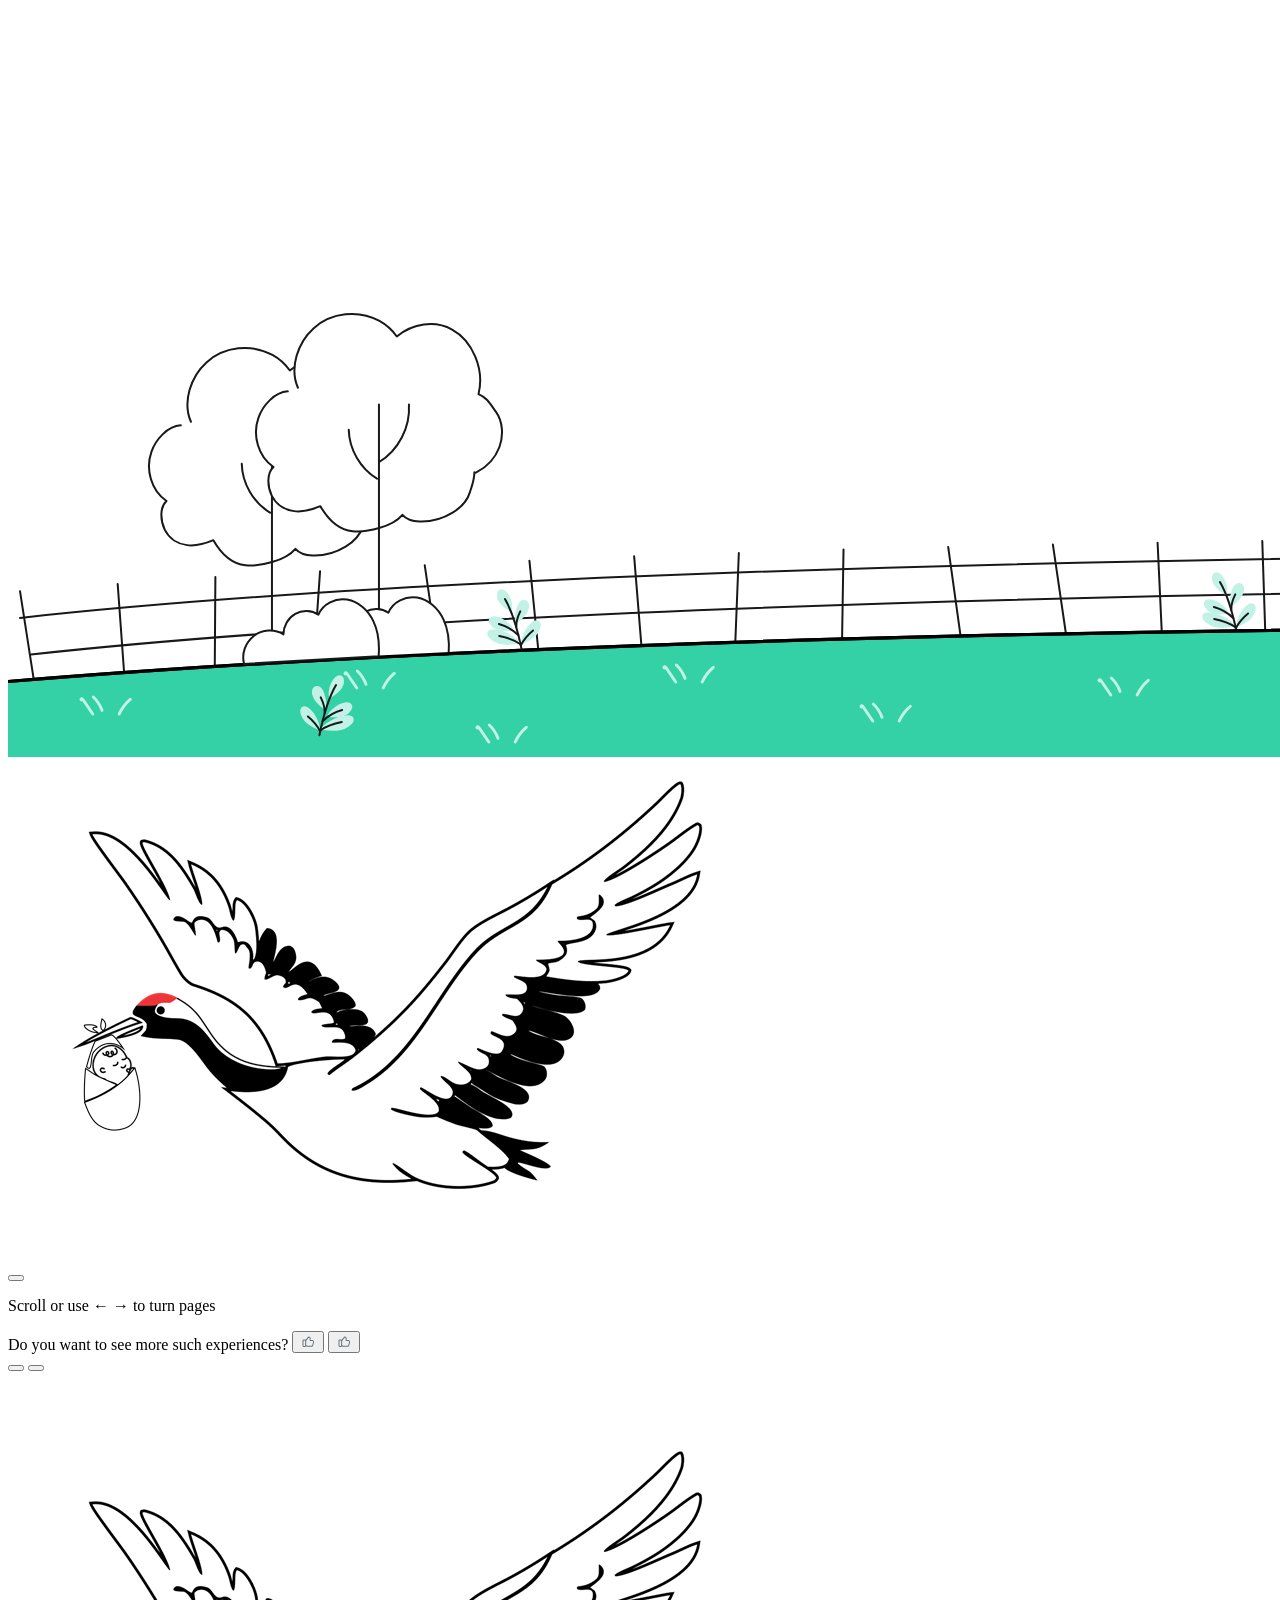
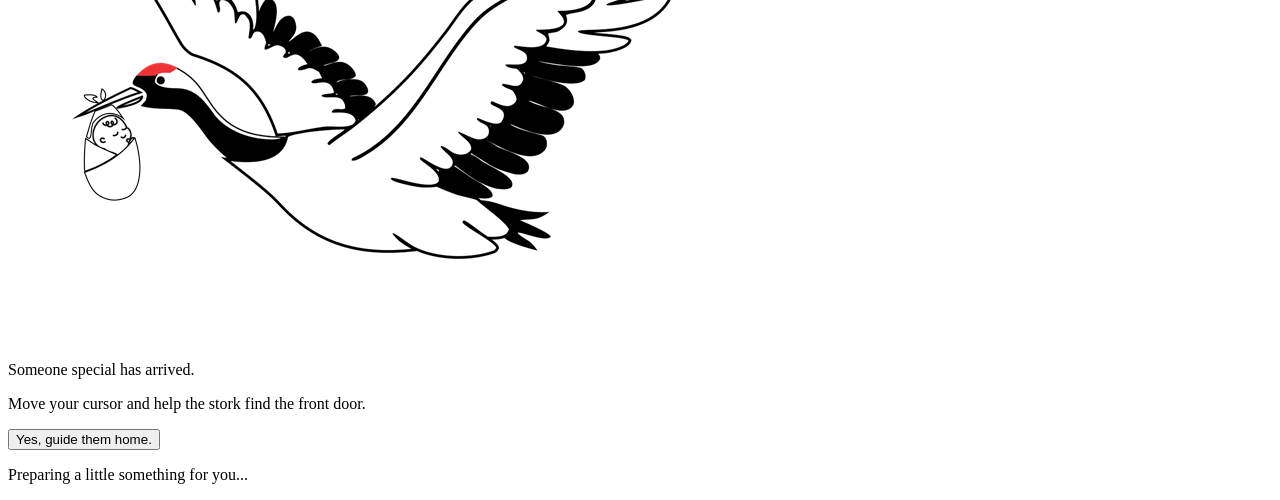
==== final/welcome-baby.html @ ac488ffd "Prep for Liferay handoff: namespace, scope, harden, and package - Swap letter-page hero image to ban" ====
<div class="wb_root" data-wb-root>


	<!-- CMS: welcome-baby hero stage -->
	<div class="wb_stage" data-stage>

		<!-- Sky gradient backdrop — never scales with scene -->
		<div class="wb_sky" aria-hidden="true"></div>

		<!-- Cloud layer — behind scene, scales at 50% of scene zoom (parallax depth).
		     Row 1 and Row 2 have ~85 px max gaps so all viewports look full.
		     Clouds bleed off both edges (negative x / x>1300) for ultra-wide screens. -->
		<div class="wb_clouds-layer" data-clouds-layer aria-hidden="true">

			<!-- ── Row 1 — topmost (y ≈ 72–95 px) — 9 clouds, ~85 px max gap ── -->
			<img class="wb_cloud" src="assets/img/cloud2.svg" alt=""
				style="--cloud-x:-15px;  --cloud-y:82px;  --cloud-w:95px;  --cloud-delay:0s">
			<img class="wb_cloud" src="assets/img/cloud1.svg" alt=""
				style="--cloud-x:100px;  --cloud-y:88px;  --cloud-w:88px;  --cloud-delay:-3s">
			<img class="wb_cloud" src="assets/img/cloud2.svg" alt=""
				style="--cloud-x:265px;  --cloud-y:72px;  --cloud-w:108px; --cloud-delay:-7s">
			<img class="wb_cloud" src="assets/img/cloud1.svg" alt=""
				style="--cloud-x:450px;  --cloud-y:90px;  --cloud-w:98px;  --cloud-delay:-11s">
			<img class="wb_cloud" src="assets/img/cloud2.svg" alt=""
				style="--cloud-x:630px;  --cloud-y:75px;  --cloud-w:118px; --cloud-delay:-15s">
			<img class="wb_cloud" src="assets/img/cloud1.svg" alt=""
				style="--cloud-x:835px;  --cloud-y:88px;  --cloud-w:95px;  --cloud-delay:-19s">
			<img class="wb_cloud" src="assets/img/cloud2.svg" alt=""
				style="--cloud-x:1015px; --cloud-y:73px;  --cloud-w:108px; --cloud-delay:-2s">
			<img class="wb_cloud" src="assets/img/cloud1.svg" alt=""
				style="--cloud-x:1195px; --cloud-y:90px;  --cloud-w:92px;  --cloud-delay:-6s">
			<!-- right bleed — visible on wide viewports -->
			<img class="wb_cloud" src="assets/img/cloud2.svg" alt=""
				style="--cloud-x:1350px; --cloud-y:80px;  --cloud-w:88px;  --cloud-delay:-10s">

			<!-- ── Row 2 — mid-top (y ≈ 162–180 px) — 8 clouds, ~73 px max gap ── -->
			<img class="wb_cloud" src="assets/img/cloud1.svg" alt=""
				style="--cloud-x:25px;   --cloud-y:168px; --cloud-w:108px; --cloud-delay:-14s">
			<img class="wb_cloud" src="assets/img/cloud2.svg" alt=""
				style="--cloud-x:195px;  --cloud-y:175px; --cloud-w:102px; --cloud-delay:-18s">
			<img class="wb_cloud" src="assets/img/cloud1.svg" alt=""
				style="--cloud-x:370px;  --cloud-y:162px; --cloud-w:118px; --cloud-delay:-1s">
			<img class="wb_cloud" src="assets/img/cloud2.svg" alt=""
				style="--cloud-x:555px;  --cloud-y:178px; --cloud-w:98px;  --cloud-delay:-5s">
			<img class="wb_cloud" src="assets/img/cloud1.svg" alt=""
				style="--cloud-x:725px;  --cloud-y:164px; --cloud-w:128px; --cloud-delay:-9s">
			<img class="wb_cloud" src="assets/img/cloud2.svg" alt=""
				style="--cloud-x:920px;  --cloud-y:178px; --cloud-w:98px;  --cloud-delay:-13s">
			<img class="wb_cloud" src="assets/img/cloud1.svg" alt=""
				style="--cloud-x:1085px; --cloud-y:165px; --cloud-w:108px; --cloud-delay:-17s">
			<img class="wb_cloud" src="assets/img/cloud2.svg" alt=""
				style="--cloud-x:1265px; --cloud-y:178px; --cloud-w:92px;  --cloud-delay:-21s">

			<!-- ── Row 3 — mid (y ≈ 248–270 px) — sparser, natural depth ──────── -->
			<img class="wb_cloud" src="assets/img/cloud2.svg" alt=""
				style="--cloud-x:120px;  --cloud-y:252px; --cloud-w:100px; --cloud-delay:-4s">
			<img class="wb_cloud" src="assets/img/cloud1.svg" alt=""
				style="--cloud-x:420px;  --cloud-y:265px; --cloud-w:118px; --cloud-delay:-8s">
			<img class="wb_cloud" src="assets/img/cloud2.svg" alt=""
				style="--cloud-x:700px;  --cloud-y:252px; --cloud-w:100px; --cloud-delay:-12s">
			<img class="wb_cloud" src="assets/img/cloud1.svg" alt=""
				style="--cloud-x:960px;  --cloud-y:268px; --cloud-w:118px; --cloud-delay:-16s">
			<img class="wb_cloud" src="assets/img/cloud2.svg" alt=""
				style="--cloud-x:1200px; --cloud-y:252px; --cloud-w:100px; --cloud-delay:-20s">

			<!-- ── Row 4 — lower (y ≈ 355–495 px); scene SVG occludes on zoom-in ── -->
			<img class="wb_cloud" src="assets/img/cloud1.svg" alt=""
				style="--cloud-x:60px;   --cloud-y:358px; --cloud-w:112px; --cloud-delay:-3s">
			<img class="wb_cloud" src="assets/img/cloud1.svg" alt=""
				style="--cloud-x:480px;  --cloud-y:490px; --cloud-w:92px;  --cloud-delay:-11s">
			<img class="wb_cloud" src="assets/img/cloud2.svg" alt=""
				style="--cloud-x:1090px; --cloud-y:365px; --cloud-w:100px; --cloud-delay:-7s">

		</div>

		<!-- Scene layer — inline SVG, centred + bottom anchored, zooms toward door -->
		<div class="wb_scene-layer" data-scene-layer aria-hidden="true">
			<!-- CMS: scene illustration -->
<svg class="wb_scene-img" width="6068" height="645" viewBox="0 0 6068 645" fill="none" xmlns="http://www.w3.org/2000/svg" xmlns:xlink="http://www.w3.org/1999/xlink">



<g clip-path="url(#wb_clip0_13_11)">
<g>
<path d="M3140.71 531.439H3357.21C3357.21 531.439 3351.39 487.153 3305.99 506.947C3305.99 506.947 3298.61 481.311 3276.49 490.635C3276.49 490.635 3261.16 461.634 3231.88 461.096C3195.41 460.442 3192.3 491.406 3192.3 491.406C3192.3 491.406 3166.71 487.901 3152.33 503.442C3137.96 518.983 3140.69 531.415 3140.69 531.415L3140.71 531.439Z" fill="white" stroke="#17181A" stroke-width="2" stroke-linecap="round" stroke-linejoin="round"/>
<path d="M3274.58 521.439C3280.55 516.788 3289.77 516.952 3295.56 521.836" stroke="#17181A" stroke-width="2" stroke-linecap="round" stroke-linejoin="round"/>
<path d="M3183.93 507.789C3185.16 504.984 3187.78 502.811 3190.76 502.133C3193.75 501.455 3197.04 502.297 3199.37 504.307" stroke="#17181A" stroke-width="2" stroke-linecap="round" stroke-linejoin="round"/>
<path d="M3195.66 511.016C3195.76 508.025 3198.84 505.992 3201.75 505.361C3204.97 504.683 3208.43 505.081 3211.41 506.506" stroke="#17181A" stroke-width="2" stroke-linecap="round" stroke-linejoin="round"/>
<g>
<path d="M23 542.498C1149 419.5 4416.5 488.5 6057 540.001" stroke="#17181A" stroke-width="2" stroke-linecap="round" stroke-linejoin="round"/>
<path d="M12 505.907C1138 382.908 4342.5 465 6060 505" stroke="#17181A" stroke-width="2" stroke-linecap="round" stroke-linejoin="round"/>
<path d="M12 479.148L26.4317 571.927" stroke="#17181A" stroke-width="2" stroke-linecap="round" stroke-linejoin="round"/>
<path d="M207.379 465.027L206.74 558.919" stroke="#17181A" stroke-width="2" stroke-linecap="round" stroke-linejoin="round"/>
<path d="M416.759 453.314L430.326 546.223" stroke="#17181A" stroke-width="2" stroke-linecap="round" stroke-linejoin="round"/>
<path d="M626.138 444.365L633.756 537.95" stroke="#17181A" stroke-width="2" stroke-linecap="round" stroke-linejoin="round"/>
<path d="M835.517 437.602L834.011 531.484" stroke="#17181A" stroke-width="2" stroke-linecap="round" stroke-linejoin="round"/>
<path d="M1044.9 432.6L1058.49 525.505" stroke="#17181A" stroke-width="2" stroke-linecap="round" stroke-linejoin="round"/>
<path d="M1254.28 429.033L1257.35 522.877" stroke="#17181A" stroke-width="2" stroke-linecap="round" stroke-linejoin="round"/>
<path d="M1463.66 426.648L1475.7 519.767" stroke="#17181A" stroke-width="2" stroke-linecap="round" stroke-linejoin="round"/>
<path d="M1673.03 425.246L1686.17 518.217" stroke="#17181A" stroke-width="2" stroke-linecap="round" stroke-linejoin="round"/>
<path d="M1882.41 424.666L1885.64 518.505" stroke="#17181A" stroke-width="2" stroke-linecap="round" stroke-linejoin="round"/>
<path d="M2091.79 424.781L2086.48 518.525" stroke="#17181A" stroke-width="2" stroke-linecap="round" stroke-linejoin="round"/>
<path d="M2301.17 425.482L2297.45 519.303" stroke="#17181A" stroke-width="2" stroke-linecap="round" stroke-linejoin="round"/>
<path d="M2510.55 426.686L2522.84 519.772" stroke="#17181A" stroke-width="2" stroke-linecap="round" stroke-linejoin="round"/>
<path d="M3557.45 437.99L3551.6 531.702" stroke="#17181A" stroke-width="2" stroke-linecap="round" stroke-linejoin="round"/>
<path d="M3976.21 444.156L3974.06 538.026" stroke="#17181A" stroke-width="2" stroke-linecap="round" stroke-linejoin="round"/>
<path d="M4185.59 447.469L4190.01 541.259" stroke="#17181A" stroke-width="2" stroke-linecap="round" stroke-linejoin="round"/>
<path d="M4394.96 450.9L4404.36 544.323" stroke="#17181A" stroke-width="2" stroke-linecap="round" stroke-linejoin="round"/>
<path d="M4604.34 454.436L4608.02 548.258" stroke="#17181A" stroke-width="2" stroke-linecap="round" stroke-linejoin="round"/>
<path d="M4813.72 458.057L4818.04 551.852" stroke="#17181A" stroke-width="2" stroke-linecap="round" stroke-linejoin="round"/>
<path d="M5023.1 461.748L5034.47 554.951" stroke="#17181A" stroke-width="2" stroke-linecap="round" stroke-linejoin="round"/>
<path d="M5232.48 465.498L5236.12 559.322" stroke="#17181A" stroke-width="2" stroke-linecap="round" stroke-linejoin="round"/>
<path d="M5441.86 469.295L5454.71 562.306" stroke="#17181A" stroke-width="2" stroke-linecap="round" stroke-linejoin="round"/>
<path d="M5651.24 473.127L5646.41 566.897" stroke="#17181A" stroke-width="2" stroke-linecap="round" stroke-linejoin="round"/>
<path d="M6060.9 480L6056.07 573.77" stroke="#17181A" stroke-width="2" stroke-linecap="round" stroke-linejoin="round"/>
<path d="M5860.62 476.984L5860.23 570.878" stroke="#17181A" stroke-width="2" stroke-linecap="round" stroke-linejoin="round"/>
<path d="M5952.47 477L5952.08 570.893" stroke="#17181A" stroke-width="2" stroke-linecap="round" stroke-linejoin="round"/>
<path d="M109.689 472.088L116.472 565.737" stroke="#17181A" stroke-width="2" stroke-linecap="round" stroke-linejoin="round"/>
<path d="M312.069 459.172L305.522 552.838" stroke="#17181A" stroke-width="2" stroke-linecap="round" stroke-linejoin="round"/>
<path d="M521.448 448.84L530.714 542.276" stroke="#17181A" stroke-width="2" stroke-linecap="round" stroke-linejoin="round"/>
<path d="M730.828 440.984L727.129 534.806" stroke="#17181A" stroke-width="2" stroke-linecap="round" stroke-linejoin="round"/>
<path d="M940.207 435.102L953.152 528.099" stroke="#17181A" stroke-width="2" stroke-linecap="round" stroke-linejoin="round"/>
<path d="M1149.59 430.816L1153.99 524.607" stroke="#17181A" stroke-width="2" stroke-linecap="round" stroke-linejoin="round"/>
<path d="M1358.97 427.84L1362.89 521.652" stroke="#17181A" stroke-width="2" stroke-linecap="round" stroke-linejoin="round"/>
<path d="M1568.34 425.947L1573.26 519.713" stroke="#17181A" stroke-width="2" stroke-linecap="round" stroke-linejoin="round"/>
<path d="M1777.72 424.955L1792.38 517.699" stroke="#17181A" stroke-width="2" stroke-linecap="round" stroke-linejoin="round"/>
<path d="M1987.1 424.723L1986.52 518.615" stroke="#17181A" stroke-width="2" stroke-linecap="round" stroke-linejoin="round"/>
<path d="M2196.48 425.131L2194.29 519" stroke="#17181A" stroke-width="2" stroke-linecap="round" stroke-linejoin="round"/>
<path d="M2405.86 426.084L2414.95 519.537" stroke="#17181A" stroke-width="2" stroke-linecap="round" stroke-linejoin="round"/>
<path d="M2615.24 427.5L2624.41 520.945" stroke="#17181A" stroke-width="2" stroke-linecap="round" stroke-linejoin="round"/>
<path d="M2824.62 429.311L2836.64 522.432" stroke="#17181A" stroke-width="2" stroke-linecap="round" stroke-linejoin="round"/>
<path d="M3034 431.459L3032.5 525.341" stroke="#17181A" stroke-width="2" stroke-linecap="round" stroke-linejoin="round"/>
<path d="M3243.38 433.898L3254.29 527.157" stroke="#17181A" stroke-width="2" stroke-linecap="round" stroke-linejoin="round"/>
<path d="M3452.76 436.588L3460.9 530.129" stroke="#17181A" stroke-width="2" stroke-linecap="round" stroke-linejoin="round"/>
<path d="M3662.14 439.49L3659.14 533.337" stroke="#17181A" stroke-width="2" stroke-linecap="round" stroke-linejoin="round"/>
<path d="M3871.52 442.574L3881.29 535.958" stroke="#17181A" stroke-width="2" stroke-linecap="round" stroke-linejoin="round"/>
<path d="M4080.9 445.812L4075.72 539.564" stroke="#17181A" stroke-width="2" stroke-linecap="round" stroke-linejoin="round"/>
<path d="M4290.28 449.186L4304.68 541.969" stroke="#17181A" stroke-width="2" stroke-linecap="round" stroke-linejoin="round"/>
<path d="M4499.66 452.668L4506 546.347" stroke="#17181A" stroke-width="2" stroke-linecap="round" stroke-linejoin="round"/>
<path d="M4709.03 456.246L4709.14 550.14" stroke="#17181A" stroke-width="2" stroke-linecap="round" stroke-linejoin="round"/>
<path d="M4918.41 459.902L4922.05 553.726" stroke="#17181A" stroke-width="2" stroke-linecap="round" stroke-linejoin="round"/>
<path d="M5127.79 463.623L5121.13 557.281" stroke="#17181A" stroke-width="2" stroke-linecap="round" stroke-linejoin="round"/>
<path d="M5337.17 467.396L5349.95 560.418" stroke="#17181A" stroke-width="2" stroke-linecap="round" stroke-linejoin="round"/>
<path d="M5546.55 471.211L5558.98 564.279" stroke="#17181A" stroke-width="2" stroke-linecap="round" stroke-linejoin="round"/>
<path d="M5755.93 475.057L5770.91 567.749" stroke="#17181A" stroke-width="2" stroke-linecap="round" stroke-linejoin="round"/>
<path d="M1612.03 519.879C1609.36 509.402 1613.44 500.484 1621.81 493.954C1630.18 487.423 1642.51 486.789 1651.47 492.329C1651.43 483.964 1656.12 475.755 1663.26 471.781C1670.4 467.808 1679.64 468.162 1686.4 472.747C1690.76 461.67 1703.69 455.601 1715.1 457.585C1726.57 459.571 1736.15 468.405 1741.3 479.17C1746.46 489.884 1747.56 502.284 1746.65 514.201L1611.92 519.927L1612.03 519.879Z" fill="white" stroke="#17181A" stroke-width="2" stroke-linecap="round" stroke-linejoin="round"/>
<path d="M1955.03 529.879C1952.36 519.402 1956.44 510.484 1964.81 503.954C1973.18 497.423 1985.51 496.789 1994.47 502.329C1994.43 493.964 1999.12 485.755 2006.26 481.781C2013.4 477.808 2022.64 478.162 2029.4 482.747C2033.76 471.67 2046.69 465.601 2058.1 467.585C2069.57 469.571 2079.15 478.405 2084.3 489.17C2089.46 499.884 2090.56 512.284 2089.65 524.201L1954.92 529.927L1955.03 529.879Z" fill="white" stroke="#17181A" stroke-width="2" stroke-linecap="round" stroke-linejoin="round"/>
<path d="M3646.03 539.879C3643.36 529.402 3647.44 520.484 3655.81 513.954C3664.18 507.423 3676.51 506.789 3685.47 512.329C3685.43 503.964 3690.12 495.755 3697.26 491.781C3704.4 487.808 3713.64 488.162 3720.4 492.747C3724.76 481.67 3737.69 475.601 3749.1 477.585C3760.57 479.571 3770.15 488.405 3775.3 499.17C3780.46 509.884 3781.56 522.284 3780.65 534.201L3645.92 539.927L3646.03 539.879Z" fill="white" stroke="#17181A" stroke-width="2" stroke-linecap="round" stroke-linejoin="round"/>
<g>
<path d="M1233.06 481.947C1233.95 480.161 1234.56 478.188 1234.33 476.168C1234.09 474.007 1232.17 471.94 1229.82 472.974C1227.75 473.913 1226.44 476.168 1225.68 478.188C1224.37 481.853 1223.33 485.752 1223.38 489.698C1223.38 490.544 1223.38 491.389 1223.38 492.235C1225.26 491.248 1227 489.463 1228.46 488.007C1230.1 486.41 1231.56 484.577 1232.68 482.604C1232.82 482.369 1232.92 482.134 1233.06 481.9V481.947Z" fill="#C2F2E5" stroke="#C2F2E5" stroke-width="3.52343" stroke-linecap="round" stroke-linejoin="round"/>
<path d="M1216.21 471.139C1215.55 469.072 1214.61 467.099 1213.25 465.408C1212.02 463.904 1209.72 461.32 1207.61 462.166C1206.43 462.589 1205.92 463.951 1205.78 465.22C1205.07 472.455 1212.02 477.34 1217.38 480.864C1218.08 477.81 1217.14 474.052 1216.25 471.139H1216.21Z" fill="#C2F2E5" stroke="#C2F2E5" stroke-width="3.52343" stroke-linecap="round" stroke-linejoin="round"/>
<path d="M1227.29 482.416C1222.92 491.013 1223.25 496.228 1223.29 498.154" stroke="#17181A" stroke-width="2" stroke-linecap="round" stroke-linejoin="round"/>
<path d="M1228.6 520.181C1225.59 505.43 1219.62 483.209 1211.97 470.102" stroke="#17181A" stroke-width="2" stroke-linecap="round" stroke-linejoin="round"/>
<path d="M1211 492.659C1209.12 491.296 1207 490.216 1204.75 489.605C1202.73 489.088 1199.11 488.337 1197.89 490.451C1197.18 491.625 1197.65 493.128 1198.4 494.303C1202.59 501.115 1211.61 500.833 1218.42 500.41C1217.01 497.31 1213.72 494.632 1211 492.659Z" fill="#C2F2E5" stroke="#C2F2E5" stroke-width="3.52343" stroke-linecap="round" stroke-linejoin="round"/>
<path d="M1212.82 505.294C1210.04 503.932 1207.08 502.898 1204.12 502.429C1201.49 502.006 1196.84 501.536 1196.09 503.979C1195.67 505.341 1196.8 506.985 1198.06 508.254C1205.58 515.489 1216.48 514.361 1224.61 513.328C1221.79 509.992 1216.86 507.267 1212.86 505.341L1212.82 505.294Z" fill="#C2F2E5" stroke="#C2F2E5" stroke-width="3.52343" stroke-linecap="round" stroke-linejoin="round"/>
<path d="M1233.88 502.054C1235.1 499.846 1236.6 497.826 1238.43 496.135C1240.03 494.679 1243.04 492.189 1244.96 493.504C1246 494.209 1246.14 495.853 1245.9 497.309C1244.59 505.625 1236.32 509.806 1230.02 512.813C1230.16 509.242 1232.14 505.202 1233.92 502.054H1233.88Z" fill="#C2F2E5" stroke="#C2F2E5" stroke-width="3.52343" stroke-linecap="round" stroke-linejoin="round"/>
<path d="M1225.17 506.046C1219.91 500.69 1213.1 496.932 1205.91 494.959" stroke="#17181A" stroke-width="2" stroke-linecap="round" stroke-linejoin="round"/>
<path d="M1227.86 516.15C1230.91 510.559 1235.09 505.532 1240.07 501.492" stroke="#17181A" stroke-width="2" stroke-linecap="round" stroke-linejoin="round"/>
<path d="M1227.44 515.21C1222.46 511.733 1212.12 508.163 1206.2 506.988" stroke="#17181A" stroke-width="2" stroke-linecap="round" stroke-linejoin="round"/>
</g>
<g>
<path d="M1506.28 519.56H1641.47C1646.35 513.694 1647.03 504.556 1643.24 497.911C1639.45 491.265 1631.35 487.527 1623.98 489.085C1626.26 474.911 1619.67 459.647 1607.88 451.911C1602.17 448.173 1595.27 446.148 1588.62 447.343C1581.98 448.485 1575.8 453.209 1573.62 459.751C1567.65 453.832 1558.72 451.34 1550.67 453.313C1542.62 455.286 1535.72 461.672 1532.97 469.667C1524.24 466.085 1513.81 467.383 1506.18 473.042C1498.54 478.701 1494.03 488.462 1494.6 498.118C1489.41 499.209 1484.27 500.87 1480.43 504.712C1476.58 508.554 1474.66 514.784 1477.05 519.664H1526.94" fill="white"/>
<path d="M1506.28 519.56H1641.47C1646.35 513.694 1647.03 504.556 1643.24 497.911C1639.45 491.265 1631.35 487.527 1623.98 489.085C1626.26 474.911 1619.67 459.647 1607.88 451.911C1602.17 448.173 1595.27 446.148 1588.62 447.343C1581.98 448.485 1575.8 453.209 1573.62 459.751C1567.65 453.832 1558.72 451.34 1550.67 453.313C1542.62 455.286 1535.72 461.672 1532.97 469.667C1524.24 466.085 1513.81 467.383 1506.18 473.042C1498.54 478.701 1494.03 488.462 1494.6 498.118C1489.41 499.209 1484.27 500.87 1480.43 504.712C1476.58 508.554 1474.66 514.784 1477.05 519.664H1526.94" stroke="#17181A" stroke-width="2" stroke-linecap="round" stroke-linejoin="round"/>
</g>
</g>
<g>
<g>
<path d="M2578.44 259.816C2564.95 260.657 2553.33 274.165 2549.09 286.247C2542.93 303.727 2548.78 324.83 2564.18 335.487C2557.11 341.843 2558.07 355.281 2562.53 364.278C2566.98 373.252 2575.85 378.487 2584.77 379.585C2593.68 380.683 2602.62 378.159 2611.04 374.607C2618.93 388.348 2629.05 398.234 2643.26 399.706C2657.47 401.178 2683.23 395.196 2693.11 383.254C2697.45 388.278 2704 389.751 2710.14 389.984C2721.6 390.405 2733.15 387.32 2743.27 381.127C2750.69 376.594 2757.67 369.933 2760.54 360.796C2762.64 354.112 2765.21 347.639 2765.02 340.605C2765.44 341.002 2766.4 341.235 2767.03 340.908C2776.9 335.814 2785.67 327.167 2790.01 315.716C2794.33 304.265 2793.56 289.939 2786.67 280.334C2781 272.412 2777.55 265.985 2769.17 262.574C2775.45 237.685 2763.06 208.987 2742.78 198.003C2725.17 188.469 2703.42 191.997 2687.51 204.944C2682.77 198.447 2676.75 193.096 2670.12 189.45C2649.19 177.929 2622.01 180.803 2604.16 196.835C2588.59 210.833 2579.89 236.259 2588.59 256.194" fill="white"/>
<path d="M2578.44 259.816C2564.95 260.657 2553.33 274.165 2549.09 286.247C2542.93 303.727 2548.78 324.83 2564.18 335.487C2557.11 341.843 2558.07 355.281 2562.53 364.278C2566.98 373.252 2575.85 378.487 2584.77 379.585C2593.68 380.683 2602.62 378.159 2611.04 374.607C2618.93 388.348 2629.05 398.234 2643.26 399.706C2657.47 401.178 2683.23 395.196 2693.11 383.254C2697.45 388.278 2704 389.751 2710.14 389.984C2721.6 390.405 2733.15 387.32 2743.27 381.127C2750.69 376.594 2757.67 369.933 2760.54 360.796C2762.64 354.112 2765.21 347.639 2765.02 340.605C2765.44 341.002 2766.4 341.235 2767.03 340.908C2776.9 335.814 2785.67 327.167 2790.01 315.716C2794.33 304.265 2793.56 289.939 2786.67 280.334C2781 272.412 2777.55 265.985 2769.17 262.574C2775.45 237.685 2763.06 208.987 2742.78 198.003C2725.17 188.469 2703.42 191.997 2687.51 204.944C2682.77 198.447 2676.75 193.096 2670.12 189.45C2649.19 177.929 2622.01 180.803 2604.16 196.835C2588.59 210.833 2579.89 236.259 2588.59 256.194" stroke="#17181A" stroke-width="2" stroke-linecap="round" stroke-linejoin="round"/>
</g>
<path d="M2669.63 273.02V521.999" stroke="#17181A" stroke-width="2" stroke-linecap="round" stroke-linejoin="round"/>
<path d="M2639.41 298.117C2639.9 317.771 2650.92 336.841 2667.67 347.076" stroke="#17181A" stroke-width="2" stroke-linecap="round" stroke-linejoin="round"/>
<path d="M2699.62 273.02C2701.09 295.735 2689.07 318.824 2669.63 330.649" stroke="#17181A" stroke-width="2" stroke-linecap="round" stroke-linejoin="round"/>
</g>
<path d="M3066.43 526.51H2626.72V178.56L3066.43 164.281V526.51Z" fill="white" stroke="#17181A" stroke-width="2" stroke-linecap="round" stroke-linejoin="round"/>
<g clip-path="url(#wb_clip1_13_11)">
<g id="wb_image 1 [Vectorized]" clip-path="url(#wb_clip2_13_11)">
<path d="M2842.26 444.053C2843.91 443.882 2845.18 444.069 2846.81 444.292L2847.14 444.348C2847.09 444.456 2847.11 445.125 2847.14 445.262C2847.21 445.701 2846.99 447.324 2847.11 447.653L2846.81 447.731C2846.26 447.82 2845.75 447.942 2845.21 448.068C2845.47 449.303 2845.74 450.237 2846.18 451.436C2846.51 452.331 2846.92 453.292 2847.21 454.186L2847.28 454.448C2847.32 454.747 2847.35 454.877 2847.16 455.133C2846.74 455.696 2845.45 456.086 2845.09 456.693C2844.48 457.718 2844.85 458.663 2844.18 459.835C2844.12 459.915 2844.02 460.042 2843.95 460.113C2843.41 460.483 2842.85 460.588 2842.2 460.68C2842.09 460.677 2842.02 460.664 2841.9 460.644C2840.91 460.362 2840.14 458.814 2839.14 458.303C2838.26 457.855 2837.7 458.14 2836.87 457.862C2836.7 457.807 2836.64 457.619 2836.59 457.465L2836.58 457.187C2836.26 455.055 2835.74 452.96 2835.01 450.932C2834.45 451.266 2833.93 451.466 2833.3 451.634C2833.24 451.641 2833.07 451.658 2833.02 451.67C2832.58 450.802 2832.24 449.93 2831.91 449.017C2831.83 448.786 2831.74 448.542 2831.63 448.322L2831.86 448.163C2832.42 447.764 2833.03 447.406 2833.57 446.982C2834.18 446.506 2834.75 446.195 2835.44 445.867L2835.65 445.74C2836 445.705 2836.17 445.745 2836.45 445.993C2837.14 446.607 2837.79 447.714 2838.87 447.626C2839.05 447.611 2839.37 447.532 2839.52 447.427L2839.68 447.378C2840.71 446.93 2841.15 445.98 2841.4 444.948C2841.5 444.537 2841.62 444.329 2841.99 444.135C2842.01 444.133 2842.23 444.064 2842.26 444.053Z" fill="#FFB8B8"/>
<path d="M2841.99 444.135C2841.95 445.043 2841.31 446.775 2840.59 447.427C2840.14 447.847 2839.54 448.067 2838.92 448.038C2837.65 447.978 2836.3 446.761 2835.65 445.74C2836 445.705 2836.17 445.745 2836.45 445.993C2837.14 446.607 2837.79 447.714 2838.87 447.626C2839.05 447.611 2839.37 447.532 2839.52 447.427L2839.68 447.378C2840.71 446.93 2841.15 445.98 2841.4 444.948C2841.5 444.536 2841.62 444.329 2841.99 444.135Z" fill="#FFB8B8"/>
<path d="M2836.59 457.466C2839.06 456.772 2840.9 458.572 2841.9 460.645C2840.91 460.363 2840.14 458.816 2839.14 458.305C2838.26 457.856 2837.7 458.141 2836.87 457.863C2836.7 457.808 2836.64 457.62 2836.59 457.466Z" fill="#FFB8B8"/>
<path d="M2844.18 459.836C2844.11 459.51 2844.12 459.03 2844.14 458.698C2844.29 456.81 2845.39 454.982 2847.28 454.449C2847.32 454.748 2847.35 454.878 2847.16 455.134C2846.74 455.697 2845.45 456.087 2845.09 456.694C2844.48 457.719 2844.85 458.664 2844.18 459.836Z" fill="#FFB8B8"/>
<path d="M2841.99 444.135C2842.01 444.133 2842.23 444.064 2842.26 444.053C2842.08 445.346 2841.62 446.974 2840.53 447.816C2838.72 449.214 2836.43 447.435 2835.44 445.867L2835.65 445.74C2836.3 446.761 2837.65 447.978 2838.92 448.038C2839.54 448.067 2840.14 447.847 2840.59 447.427C2841.31 446.775 2841.95 445.044 2841.99 444.135Z" fill="#FF5C5C"/>
<path d="M2836.58 457.188C2839.37 456.476 2841.02 458.43 2842.2 460.681C2842.08 460.678 2842.02 460.665 2841.9 460.645C2840.89 458.572 2839.05 456.771 2836.59 457.466L2836.58 457.188Z" fill="#FF5C5C"/>
<path d="M2847.21 454.186L2847.28 454.448C2845.39 454.98 2844.29 456.809 2844.14 458.697C2844.12 459.029 2844.11 459.509 2844.18 459.835C2844.12 459.915 2844.02 460.042 2843.95 460.113C2843.89 459.828 2843.88 459.345 2843.88 459.053C2843.92 456.947 2845.07 454.775 2847.21 454.186Z" fill="#FF5C5C"/>
<path d="M2831.63 448.325L2831.86 448.166C2832.3 449.307 2832.74 450.563 2833.3 451.637C2833.24 451.644 2833.07 451.661 2833.02 451.673C2832.58 450.805 2832.24 449.933 2831.91 449.02C2831.83 448.789 2831.74 448.545 2831.63 448.325Z" fill="#FF5C5C"/>
<path d="M2846.81 444.291L2847.15 444.347C2847.09 444.455 2847.11 445.124 2847.14 445.261C2847.21 445.7 2846.99 447.323 2847.11 447.652L2846.81 447.73C2846.8 446.555 2846.95 445.487 2846.81 444.291Z" fill="#FF5C5C"/>
<path d="M2843.69 448.676L2843.82 448.687C2844.12 448.972 2844.47 451.059 2844.15 451.364C2843.71 451.777 2842.99 452.083 2842.46 451.644C2842.09 451.236 2841.4 449.801 2841.58 449.31C2841.88 449.015 2843.23 448.744 2843.69 448.676Z" fill="#FF5C5C"/>
<path d="M2814.19 436.994C2815.8 437.907 2816.36 438.202 2818.27 437.974C2818.51 437.946 2819.54 437.969 2819.68 437.885C2820.15 438.438 2820.21 438.808 2819.61 439.278L2819.56 439.315L2819.54 439.59C2819.51 440.154 2819.28 442.599 2819.12 443.086C2818.9 443.402 2818.72 443.888 2818.54 444.249C2818.09 445.137 2816.73 446.774 2815.65 446.832C2814.76 446.69 2811.79 445.827 2811.55 445.076C2811.06 443.576 2813.02 439.337 2813.58 438.126C2813.39 437.564 2813.49 436.993 2814.19 436.994Z" fill="#FFF4F4"/>
<path d="M2814.19 436.994C2815.8 437.907 2816.36 438.202 2818.27 437.974C2818.52 437.946 2819.54 437.969 2819.68 437.885C2820.15 438.438 2820.21 438.808 2819.61 439.278L2819.57 439.315C2817.77 439.826 2816.02 439.55 2814.35 438.747C2814.01 438.541 2813.84 438.415 2813.58 438.126C2813.39 437.564 2813.5 436.993 2814.19 436.994Z" fill="#FF5C5C"/>
<path d="M2816.91 438.189C2817.17 438.338 2817.05 439.005 2816.96 439.238C2816.74 439.104 2816.86 438.416 2816.91 438.189Z" fill="#FFF4F4"/>
<path d="M2814.66 437.52C2814.74 437.588 2814.71 437.546 2814.74 437.663C2814.67 437.911 2814.51 438.292 2814.37 438.508C2814.18 438.253 2814.5 437.744 2814.66 437.52Z" fill="#FFF4F4"/>
<path d="M2819.26 438.27C2819.58 438.374 2819.41 438.96 2819.33 439.209L2819.22 439.151C2819.19 438.994 2819.25 438.47 2819.26 438.27Z" fill="#FFF4F4"/>
<path d="M2816.08 438.016C2816.16 438.066 2816.13 438.042 2816.18 438.127C2816.19 438.423 2816.14 438.717 2816.04 438.995C2815.82 438.835 2815.99 438.235 2816.08 438.016Z" fill="#FFF4F4"/>
<path d="M2815.34 437.82C2815.41 437.867 2815.38 437.849 2815.43 437.922C2815.42 438.193 2815.31 438.526 2815.23 438.793C2815.13 438.742 2815.17 438.777 2815.12 438.677C2815.14 438.385 2815.2 438.081 2815.34 437.82Z" fill="#FFF4F4"/>
<path d="M2817.83 438.264C2817.92 438.315 2817.88 438.282 2817.95 438.367C2817.99 438.644 2817.98 438.927 2817.93 439.202C2817.84 439.157 2817.87 439.181 2817.81 439.093C2817.76 438.796 2817.77 438.558 2817.83 438.264Z" fill="#FFF4F4"/>
<path d="M2818.52 438.346L2818.62 438.382C2818.72 438.543 2818.58 439.018 2818.54 439.209L2818.44 439.163C2818.34 438.988 2818.47 438.551 2818.52 438.346Z" fill="#FFF4F4"/>
<path d="M2814.35 438.746C2816.01 439.549 2817.77 439.825 2819.57 439.313L2819.54 439.589L2819.5 439.504C2819.09 439.54 2818.57 439.703 2818.16 439.727C2817.15 439.786 2816.15 439.623 2815.17 439.362C2814.8 439.262 2814.63 439.155 2814.31 438.931C2814.47 438.981 2814.66 439.093 2814.83 439.156C2815.4 439.374 2815.84 439.519 2816.46 439.52C2816.32 439.506 2816.19 439.485 2816.06 439.456C2815.65 439.366 2814.56 439.088 2814.35 438.746Z" fill="#FFB8B8"/>
<path d="M2814.16 439.793C2814.47 439.929 2814.41 440.4 2814.36 440.683C2814.11 442.071 2813.66 443.759 2812.62 444.757L2812.49 444.707C2812.38 444.584 2812.36 444.442 2812.37 444.28C2812.44 442.891 2813.21 440.789 2814.16 439.793Z" fill="#FFB8B8"/>
<path d="M2817.41 434.287L2817.59 434.275C2818.77 434.701 2818.12 435.753 2818.08 436.598C2818.08 436.669 2818.75 436.956 2818.83 436.993C2819.29 437.22 2819.47 437.425 2819.68 437.883C2819.54 437.967 2818.52 437.943 2818.27 437.972C2816.36 438.199 2815.8 437.905 2814.19 436.992C2815.11 435.831 2816.17 436.574 2816.33 436.363C2816.92 435.577 2816.16 434.993 2817.41 434.287Z" fill="#FFB8B8"/>
<g>
<mask id="wb_path-106-outside-1_13_11" maskUnits="userSpaceOnUse" x="2838.51" y="416.438" width="2" height="32" fill="black">
<rect fill="white" x="2838.51" y="416.438" width="2" height="32"/>
<path d="M2839.65 417.438C2839.72 417.83 2839.67 419.605 2839.67 420.132L2839.68 426.136L2839.68 440.323C2839.68 442.609 2839.73 445.114 2839.68 447.379L2839.52 447.428C2839.49 446.711 2839.52 445.64 2839.52 444.902L2839.53 440.185L2839.53 425.206L2839.52 419.486C2839.52 418.904 2839.51 418.154 2839.52 417.559C2839.52 417.484 2839.56 417.488 2839.65 417.438Z"/>
</mask>
<path d="M2839.65 417.438C2839.72 417.83 2839.67 419.605 2839.67 420.132L2839.68 426.136L2839.68 440.323C2839.68 442.609 2839.73 445.114 2839.68 447.379L2839.52 447.428C2839.49 446.711 2839.52 445.64 2839.52 444.902L2839.53 440.185L2839.53 425.206L2839.52 419.486C2839.52 418.904 2839.51 418.154 2839.52 417.559C2839.52 417.484 2839.56 417.488 2839.65 417.438Z" fill="#B0B9C0"/>
<path d="M2839.65 417.438C2839.72 417.83 2839.67 419.605 2839.67 420.132L2839.68 426.136L2839.68 440.323C2839.68 442.609 2839.73 445.114 2839.68 447.379L2839.52 447.428C2839.49 446.711 2839.52 445.64 2839.52 444.902L2839.53 440.185L2839.53 425.206L2839.52 419.486C2839.52 418.904 2839.51 418.154 2839.52 417.559C2839.52 417.484 2839.56 417.488 2839.65 417.438Z" stroke="#B0B9C0" stroke-width="0.2" mask="url(#wb_path-106-outside-1_13_11)"/>
</g>
<g>
<mask id="wb_path-107-outside-2_13_11" maskUnits="userSpaceOnUse" x="2816.38" y="416.438" width="2" height="18" fill="black">
<rect fill="white" x="2816.38" y="416.438" width="2" height="18"/>
<path d="M2817.57 417.438C2817.65 419.191 2817.59 421.401 2817.59 423.202L2817.59 434.276L2817.41 434.287C2817.36 433.058 2817.36 417.604 2817.42 417.485L2817.57 417.438Z"/>
</mask>
<path d="M2817.57 417.438C2817.65 419.191 2817.59 421.401 2817.59 423.202L2817.59 434.276L2817.41 434.287C2817.36 433.058 2817.36 417.604 2817.42 417.485L2817.57 417.438Z" fill="#B0B9C0"/>
<path d="M2817.57 417.438C2817.65 419.191 2817.59 421.401 2817.59 423.202L2817.59 434.276L2817.41 434.287C2817.36 433.058 2817.36 417.604 2817.42 417.485L2817.57 417.438Z" stroke="#B0B9C0" stroke-width="0.2" mask="url(#wb_path-107-outside-2_13_11)"/>
</g>
<path d="M2819.12 443.086C2819.03 443.909 2818.58 446.091 2817.93 446.627C2817.42 447.053 2816.29 446.938 2815.65 446.831C2816.73 446.773 2818.09 445.136 2818.53 444.249C2818.72 443.888 2818.9 443.401 2819.12 443.086Z" fill="#FFB8B8"/>
<path d="M2847.14 444.352C2847.24 444.4 2847.42 444.489 2847.44 444.626C2847.56 445.405 2847.62 446.668 2847.36 447.408C2847.33 447.507 2847.2 447.596 2847.13 447.643L2847.11 447.657C2846.99 447.328 2847.21 445.705 2847.14 445.266C2847.11 445.129 2847.09 444.46 2847.14 444.352Z" fill="#FFB8B8"/>
<path d="M2831.63 448.322C2831.74 448.542 2831.83 448.786 2831.91 449.017C2832.24 449.93 2832.58 450.802 2833.02 451.671C2832.94 451.66 2832.72 451.621 2832.66 451.552C2832.1 450.919 2831.72 449.481 2831.5 448.655C2831.47 448.504 2831.57 448.402 2831.63 448.322Z" fill="#FFB8B8"/>
<path d="M2827.51 427.002C2829.85 426.544 2830.57 428.023 2831.3 429.937L2831.44 430.335C2831.85 430.213 2833.03 429.754 2833.22 430.373C2833.27 430.541 2833.21 430.814 2833.02 430.89C2832.36 431.066 2831.77 431.196 2831.13 431.452C2830.1 431.942 2829.49 432.344 2828.64 433.099C2828.17 433.504 2827.14 435.03 2826.6 434.744C2826.13 434.166 2826.94 433.502 2827.32 433.07L2827.03 432.786C2826.6 432.397 2826.11 431.956 2825.75 431.516C2824.18 429.615 2825.5 427.889 2827.32 427.063L2827.51 427.002Z" fill="white"/>
<path d="M2827.51 427.002C2829.85 426.544 2830.57 428.023 2831.3 429.937L2831.44 430.335C2831.14 430.438 2830.88 430.537 2830.58 430.657L2830.41 430.217C2829.83 428.968 2828.83 428.025 2827.4 428.7C2825.6 429.551 2826.78 431.156 2827.64 432.136C2827.45 432.358 2827.25 432.591 2827.03 432.786C2826.6 432.397 2826.11 431.956 2825.75 431.516C2824.18 429.615 2825.5 427.889 2827.32 427.063L2827.51 427.002Z" fill="#FFB8B8"/>
<path d="M2831.3 429.939L2831.44 430.338C2831.14 430.441 2830.88 430.54 2830.58 430.659L2830.41 430.219C2830.62 430.223 2831.11 430.047 2831.3 429.939Z" fill="#FFB8B8"/>
<path d="M2831.44 430.335C2831.85 430.213 2833.03 429.754 2833.22 430.373C2833.27 430.541 2833.21 430.814 2833.02 430.89C2832.36 431.066 2831.77 431.196 2831.13 431.452C2830.1 431.942 2829.49 432.344 2828.64 433.099C2828.17 433.504 2827.14 435.03 2826.6 434.744C2826.13 434.166 2826.94 433.502 2827.32 433.07L2827.03 432.786C2827.25 432.591 2827.45 432.358 2827.65 432.136L2827.93 432.406C2828.06 432.358 2828.46 432 2828.61 431.883C2829.23 431.364 2829.85 431.004 2830.58 430.657C2830.88 430.537 2831.14 430.438 2831.44 430.335Z" fill="#FF5C5C"/>
<path d="M2827.65 432.137L2827.94 432.407C2827.83 432.588 2827.49 432.908 2827.33 433.071L2827.03 432.787C2827.25 432.592 2827.45 432.359 2827.65 432.137Z" fill="#FFB8B8"/>
<path d="M2825.19 444.182C2826.1 444.097 2826.49 444.345 2827.06 445.003C2827.85 444.789 2828.53 445.108 2828.96 445.782C2829.58 445.701 2830.34 445.726 2830.66 446.294C2831.5 447.796 2829.67 449.01 2828.3 448.889C2827.91 448.855 2827.7 448.832 2827.35 448.76C2826.87 448.561 2826.96 448.892 2826.51 449.086C2826.2 449.217 2826.07 449.263 2825.73 449.269C2825.28 449.277 2824.91 449.105 2824.48 449.044C2824 449.003 2823.61 449.092 2823.11 448.933C2822.7 448.806 2822.32 448.592 2822.12 448.187C2821.55 446.997 2822.42 446.203 2823.39 445.76C2823.67 444.821 2824.27 444.377 2825.19 444.182Z" fill="#FEFEFE"/>
<path d="M2831.13 431.453C2831.38 431.756 2831.59 431.999 2831.91 432.243C2832.94 433.036 2834.31 433.728 2834.22 435.264C2834.18 435.921 2833.73 436.606 2833.22 437.022C2832.65 437.479 2831.93 437.694 2831.2 437.619C2828.76 437.369 2829.61 434.633 2828.65 433.1C2829.5 432.345 2830.1 431.944 2831.13 431.453Z" fill="white" stroke="#FFB8B8" stroke-width="0.5"/>
<path d="M2812.02 427.35C2812.35 427.479 2812.84 428.367 2813.07 428.723C2813.42 428.726 2814.47 428.646 2814.68 428.921C2814.69 429.193 2813.98 429.964 2813.77 430.231C2813.86 430.579 2814.29 431.572 2814.07 431.83C2813.8 431.904 2812.88 431.488 2812.56 431.365C2812.25 431.545 2811.39 432.311 2811.12 432.15C2810.98 431.865 2811.07 430.945 2811.09 430.556C2810.81 430.354 2809.84 429.771 2809.91 429.433C2810.13 429.206 2811.03 429.023 2811.4 428.919C2811.59 428.477 2811.76 427.714 2812.02 427.35Z" fill="#FFD6D6"/>
<path d="M2849.88 457.879C2850.07 457.969 2850.14 458.548 2850.18 458.753C2850.4 458.836 2850.79 458.949 2850.92 459.124L2850.9 459.22C2850.75 459.397 2850.47 459.53 2850.26 459.653C2850.25 459.89 2850.3 460.434 2850.05 460.494C2849.85 460.412 2849.63 460.185 2849.45 460.029C2849.3 460.032 2848.66 460.205 2848.46 460.251C2848.55 459.971 2848.71 459.601 2848.83 459.324C2848.63 459.03 2848.49 458.804 2848.33 458.497C2848.65 458.504 2848.97 458.526 2849.3 458.563C2849.5 458.313 2849.66 458.113 2849.88 457.879Z" fill="#FFD6D6"/>
<g>
<mask id="wb_path-120-outside-3_13_11" maskUnits="userSpaceOnUse" x="2826.31" y="416.471" width="2" height="11" fill="black">
<rect fill="white" x="2826.31" y="416.471" width="2" height="11"/>
<path d="M2827.32 427.062C2827.29 424.89 2827.32 422.656 2827.32 420.477L2827.32 418.484C2827.32 418.251 2827.3 417.702 2827.34 417.494C2827.45 417.467 2827.4 417.457 2827.49 417.502C2827.59 417.796 2827.53 426.019 2827.51 427.001L2827.32 427.062Z"/>
</mask>
<path d="M2827.32 427.062C2827.29 424.89 2827.32 422.656 2827.32 420.477L2827.32 418.484C2827.32 418.251 2827.3 417.702 2827.34 417.494C2827.45 417.467 2827.4 417.457 2827.49 417.502C2827.59 417.796 2827.53 426.019 2827.51 427.001L2827.32 427.062Z" fill="#B0B9C0"/>
<path d="M2827.32 427.062C2827.29 424.89 2827.32 422.656 2827.32 420.477L2827.32 418.484C2827.32 418.251 2827.3 417.702 2827.34 417.494C2827.45 417.467 2827.4 417.457 2827.49 417.502C2827.59 417.796 2827.53 426.019 2827.51 427.001L2827.32 427.062Z" stroke="#B0B9C0" stroke-width="0.2" mask="url(#wb_path-120-outside-3_13_11)"/>
</g>
</g>
<g id="wb_deco">
<path d="M2932.26 420.035C2932.28 420.826 2932.88 422.348 2933.18 423.075L2936.94 429.306C2938.39 431.088 2939.56 432.277 2941.26 433.809L2947.1 437.994C2948.92 439.136 2951.31 440.212 2953.27 441.07L2960.05 443.379C2962.66 444.026 2964.79 444.507 2967.44 444.995L2974.66 445.868C2975 445.909 2975.67 446.021 2975.96 445.897L2975.94 445.773C2975.68 445.587 2975.42 445.698 2975.14 445.641C2974.75 445.564 2975.09 445.574 2974.84 445.27C2973.13 444.93 2969.42 444.545 2967.49 444.337C2967.4 444.328 2967.33 444.496 2967.26 444.603C2966.22 444.536 2961.2 443.488 2960.39 443.097L2960.53 442.862C2960.46 442.7 2960.36 442.638 2960.11 442.561C2957.86 441.844 2955.64 440.979 2953.38 440.281L2953.22 440.352L2953.16 440.619C2952.47 440.54 2948.41 438.49 2947.65 437.915C2947.4 437.726 2947.77 437.855 2947.78 437.451C2947.43 437.062 2942.22 433.584 2941.64 433.308C2941.48 433.319 2941.37 433.324 2941.21 433.321C2940.2 432.485 2938.22 430.509 2937.47 429.413C2937.48 429.397 2937.53 429.121 2937.52 429.111C2936.35 426.997 2935.12 424.634 2933.79 422.629C2933.74 422.553 2933.58 422.622 2933.43 422.655C2933.17 422.433 2932.7 420.597 2932.32 420L2932.26 420.035Z" fill="black"/>
<path d="M2933.67 422.943C2934.83 424.776 2936.07 427.093 2937.16 429.002L2934.3 429.087L2934.25 429.395C2933.7 429.406 2933.16 429.421 2932.62 429.439C2932.21 429.444 2931.85 429.444 2931.52 429.18C2931.09 429.168 2929.41 429.405 2929.29 428.962C2929.62 428.141 2932.89 423.982 2933.67 422.943Z" fill="#FF7A7A"/>
<path d="M2953.5 440.637C2955.46 441.192 2958.13 442.194 2960.11 442.887C2959.3 443.699 2958.32 444.576 2957.47 445.369C2956.73 446.075 2955.41 447.392 2954.53 448.03C2954.4 448.127 2954.26 448.02 2954.14 447.951C2953.94 447.376 2953.87 445.594 2953.82 444.929C2953.72 443.498 2953.62 442.067 2953.5 440.637Z" fill="#FF7A7A"/>
<path d="M2941.65 433.637C2943.51 434.796 2945.59 436.266 2947.41 437.504L2944.02 439.295C2943.02 439.837 2941.8 440.541 2940.75 440.993C2940.57 441.074 2940.52 441.004 2940.36 440.918C2940.12 440.433 2941.18 436.206 2941.26 435.351C2941.29 435.066 2941.55 433.941 2941.65 433.637Z" fill="#FF7A7A"/>
<path d="M2967.64 444.615C2969.84 444.841 2972.36 445.198 2974.56 445.494C2973.81 446.651 2972.79 448.009 2971.98 449.154C2971.42 449.937 2970.84 450.865 2970.21 451.6C2970.06 451.782 2970.02 451.74 2969.83 451.736C2969.77 451.693 2969.71 451.649 2969.66 451.605C2969.12 449.943 2968.04 446.021 2967.64 444.615Z" fill="#FF7A7A"/>
</g>
<rect id="wb_image 35851" x="2783" y="442" width="52" height="37" fill="url(#wb_pattern0_13_11)"/>
<g id="wb_people">
<g>
<g clip-path="url(#wb_clip3_13_11)">
<g>
<path d="M2869.01 446.857C2859.56 451.32 2852.35 460.268 2850 470.457C2853.19 471.438 2856.39 472.419 2859.58 473.4C2859.8 473.465 2860.02 473.536 2860.2 473.666C2860.51 473.897 2860.67 474.275 2860.78 474.647C2861.3 476.32 2861.45 478.294 2862.82 479.388C2863.66 480.061 2864.82 476.125 2865.72 476.722C2866.76 477.402 2867.39 478.578 2868.43 479.228C2869.27 479.748 2870.28 479.878 2871.26 479.991C2875.55 480.463 2879.87 480.676 2884.19 480.623C2888.13 480.576 2892.22 480.257 2895.64 478.288C2898.8 476.468 2899.27 478.921 2899.04 474.263C2898.87 470.617 2902.76 465.818 2902.81 462.171C2902.86 459.228 2904.07 457.407 2903.21 454.594C2902.44 452.064 2901.04 449.972 2899.39 447.939C2898.02 446.249 2895.98 445.675 2893.94 445.067C2888.69 443.5 2883.07 443.187 2877.67 444.133C2874.68 444.659 2871.76 445.569 2869.02 446.863L2869.01 446.857Z" fill="white" stroke="white" stroke-width="0.443272" stroke-linecap="round" stroke-linejoin="round"/>
<g>
<path d="M2887.51 443.908C2899.81 445.191 2907.71 453.837 2913.22 464.724C2907.31 467.337 2904.01 469.358 2897.65 470.493" fill="white"/>
<path d="M2887.51 443.908C2899.81 445.191 2907.71 453.837 2913.22 464.724C2907.31 467.337 2904.01 469.358 2897.65 470.493" stroke="#17181A" stroke-width="0.443272" stroke-linecap="round" stroke-linejoin="round"/>
</g>
<g>
<path d="M2867.7 462.507C2866.76 468.14 2866.61 473.95 2865.87 479.618C2865.82 479.99 2895.59 482.26 2898.28 478.229C2899.25 476.757 2898.98 472.904 2899.07 471.16C2899.3 466.544 2899 461.893 2898.16 457.348" fill="white"/>
<path d="M2867.7 462.507C2866.76 468.14 2866.61 473.95 2865.87 479.618C2865.82 479.99 2895.59 482.26 2898.28 478.229C2899.25 476.757 2898.98 472.904 2899.07 471.16C2899.3 466.544 2899 461.893 2898.16 457.348" stroke="#17181A" stroke-width="0.443272" stroke-linecap="round" stroke-linejoin="round"/>
</g>
<path d="M2887.39 459.286L2896.6 459.174C2896.6 459.174 2897.6 468.494 2892.27 469.156C2886.95 469.818 2887.39 459.28 2887.39 459.28V459.286Z" fill="#B0B9C0" stroke="#B0B9C0" stroke-width="0.443272" stroke-linecap="round" stroke-linejoin="round"/>
<path d="M2884.45 427.006C2884.87 428.678 2884.72 430.481 2884.05 432.065C2883.54 433.259 2882.68 434.364 2881.49 434.861C2880.3 435.363 2878.74 435.103 2877.98 434.051C2877.32 433.141 2877.39 431.9 2877.64 430.806" stroke="#17181A" stroke-width="0.443272" stroke-linecap="round" stroke-linejoin="round"/>
<g>
<g>
<path d="M2886.06 436.573C2887.63 435.911 2888.82 434.351 2889.1 432.59C2889.36 431.024 2888.88 429.114 2887.75 428.015C2886.78 427.07 2885.29 426.78 2884.52 425.562C2883.96 424.682 2883.97 423.506 2883.45 422.601C2882.66 421.236 2880.92 420.876 2879.42 421.035C2878.2 421.165 2876.85 421.697 2876.44 422.915C2876.27 423.405 2876.22 424.049 2875.76 424.239C2875.48 424.351 2875.17 424.239 2874.88 424.203C2874.1 424.114 2873.3 424.688 2873.09 425.48C2872.88 426.272 2873.29 427.205 2873.99 427.548C2873.28 427.802 2872.81 428.665 2872.96 429.451C2873 429.67 2873.08 429.889 2873.06 430.113C2873.04 430.314 2872.94 430.486 2872.87 430.675C2872.53 431.626 2873.35 432.803 2874.3 432.755" fill="#17181A"/>
<path d="M2886.06 436.573C2887.63 435.911 2888.82 434.351 2889.1 432.59C2889.36 431.024 2888.88 429.114 2887.75 428.015C2886.78 427.07 2885.29 426.78 2884.52 425.562C2883.96 424.682 2883.97 423.506 2883.45 422.601C2882.66 421.236 2880.92 420.876 2879.42 421.035C2878.2 421.165 2876.85 421.697 2876.44 422.915C2876.27 423.405 2876.22 424.049 2875.76 424.239C2875.48 424.351 2875.17 424.239 2874.88 424.203C2874.1 424.114 2873.3 424.688 2873.09 425.48C2872.88 426.272 2873.29 427.205 2873.99 427.548C2873.28 427.802 2872.81 428.665 2872.96 429.451C2873 429.67 2873.08 429.889 2873.06 430.113C2873.04 430.314 2872.94 430.486 2872.87 430.675C2872.53 431.626 2873.35 432.803 2874.3 432.755" stroke="#17181A" stroke-width="0.443272" stroke-linecap="round" stroke-linejoin="round"/>
</g>
<path d="M2876.91 430.684C2877.02 430.595 2877.13 430.495 2877.25 430.43C2877.61 430.252 2878.01 430.406 2878.39 430.5C2879.54 430.796 2880.71 430.465 2881.77 429.992C2881.89 430.684 2882.25 431.31 2882.72 431.807C2883.09 432.197 2883.53 432.545 2884 432.782C2884.44 433.012 2884.81 432.811 2885.29 432.782C2885.98 432.74 2886.65 433.326 2886.75 434.053C2886.85 434.774 2886.33 435.441 2885.63 435.483C2885.81 437.043 2886.29 438.657 2886.71 440.158C2886.82 440.554 2888.28 444.809 2888.31 444.792C2886.92 445.601 2885.38 446.068 2883.82 446.393C2883.05 446.553 2882.25 446.724 2881.46 446.807C2880.65 446.89 2879.9 446.848 2879.1 446.683C2878.76 446.612 2878.74 445.016 2878.69 444.656C2878.63 444.177 2878.58 443.71 2878.55 443.219C2878.53 442.764 2878.55 442.291 2878.48 441.848C2878.45 441.695 2878.26 440.465 2878.15 440.43C2876.44 439.933 2875.17 437.918 2874.83 436.133C2874.54 434.667 2874.67 433.125 2874.85 431.647C2874.9 431.233 2875.09 430.944 2875.5 430.938C2876.04 430.926 2876.42 431.044 2876.91 430.672V430.684Z" fill="white"/>
<path d="M2875.2 430.523C2874.64 433.13 2874.38 436.842 2876.13 439.028C2877.19 440.358 2878.88 440.772 2880.45 440.376C2881.09 440.21 2881.74 439.909 2882.16 439.365" stroke="#17181A" stroke-width="0.443272" stroke-linecap="round" stroke-linejoin="round"/>
<path d="M2881.71 433.36C2881.6 432.94 2881.19 432.662 2880.78 432.656C2880.36 432.65 2879.98 432.863 2879.68 433.153" stroke="#17181A" stroke-width="0.443272" stroke-linecap="round" stroke-linejoin="round"/>
<path d="M2876.36 433.004C2876.22 432.768 2876.05 432.549 2875.82 432.431C2875.59 432.313 2875.29 432.295 2875.08 432.449" stroke="#17181A" stroke-width="0.443272" stroke-linecap="round" stroke-linejoin="round"/>
<g>
<path d="M2880.3 433.064C2880.5 433.034 2880.7 433.223 2880.7 433.436C2880.7 433.649 2880.52 433.838 2880.32 433.856C2880.13 433.873 2879.94 433.731 2879.91 433.542C2879.88 433.3 2880.1 433.087 2880.33 433.064" fill="#17181A"/>
<path d="M2880.3 433.064C2880.5 433.034 2880.7 433.223 2880.7 433.436C2880.7 433.649 2880.52 433.838 2880.32 433.856C2880.13 433.873 2879.94 433.731 2879.91 433.542C2879.88 433.3 2880.1 433.087 2880.33 433.064" stroke="#17181A" stroke-width="0.443272" stroke-linecap="round" stroke-linejoin="round"/>
</g>
<g>
<path d="M2875.5 432.468C2875.66 432.439 2875.83 432.604 2875.83 432.776C2875.83 432.947 2875.67 433.107 2875.51 433.124C2875.36 433.136 2875.2 433.024 2875.18 432.864C2875.15 432.663 2875.33 432.492 2875.52 432.468" fill="#17181A"/>
<path d="M2875.5 432.468C2875.66 432.439 2875.83 432.604 2875.83 432.776C2875.83 432.947 2875.67 433.107 2875.51 433.124C2875.36 433.136 2875.2 433.024 2875.18 432.864C2875.15 432.663 2875.33 432.492 2875.52 432.468" stroke="#17181A" stroke-width="0.443272" stroke-linecap="round" stroke-linejoin="round"/>
</g>
<path d="M2877.24 433.227C2877.15 433.534 2877.02 433.835 2876.87 434.119C2877.05 434.219 2877.23 434.308 2877.43 434.379" stroke="#17181A" stroke-width="0.443272" stroke-linecap="round" stroke-linejoin="round"/>
<path d="M2878.92 436.799C2878.87 437.071 2878.68 437.313 2878.43 437.413C2878.19 437.514 2877.89 437.461 2877.69 437.289" stroke="#17181A" stroke-width="0.443272" stroke-linecap="round" stroke-linejoin="round"/>
<g>
<path d="M2884.3 433.273C2884.55 433.154 2884.8 433.048 2885.07 432.995C2885.57 432.906 2886.12 433.042 2886.46 433.432C2886.81 433.822 2886.89 434.478 2886.58 434.904C2886.31 435.276 2885.83 435.394 2885.39 435.465C2885.02 435.524 2884.63 435.56 2884.32 435.359" fill="white"/>
<path d="M2884.3 433.273C2884.55 433.154 2884.8 433.048 2885.07 432.995C2885.57 432.906 2886.12 433.042 2886.46 433.432C2886.81 433.822 2886.89 434.478 2886.58 434.904C2886.31 435.276 2885.83 435.394 2885.39 435.465C2885.02 435.524 2884.63 435.56 2884.32 435.359" stroke="#17181A" stroke-width="0.443272" stroke-linecap="round" stroke-linejoin="round"/>
</g>
<path d="M2885.68 434.143L2884.85 434.237" stroke="#17181A" stroke-width="0.443272" stroke-linecap="round" stroke-linejoin="round"/>
<path d="M2878.14 440.488C2878.62 442.409 2878.88 444.395 2878.91 446.381" stroke="#17181A" stroke-width="0.443272" stroke-linecap="round" stroke-linejoin="round"/>
</g>
<path d="M2885.75 435.482C2886.04 438.467 2886.91 441.387 2888.28 444.013" stroke="#17181A" stroke-width="0.443272" stroke-linecap="round" stroke-linejoin="round"/>
<path d="M2889.54 444.33C2887.33 445.538 2884.96 446.514 2882.47 446.786C2879.99 447.058 2877.36 446.572 2875.32 445.076" stroke="#17181A" stroke-width="0.443272" stroke-linecap="round" stroke-linejoin="round"/>
<path d="M2882.79 425.372C2883.15 424.421 2882.63 423.208 2881.71 422.849C2881.46 422.751 2881.17 422.714 2880.92 422.836C2880.68 422.958 2880.51 423.269 2880.6 423.531C2880.74 423.922 2881.36 423.891 2881.54 423.525C2881.73 423.159 2881.54 422.678 2881.21 422.446C2880.88 422.214 2880.46 422.19 2880.06 422.227" stroke="white" stroke-width="0.443272" stroke-linecap="round" stroke-linejoin="round"/>
</g>
<g>
<g>
<path d="M2857.17 473.769C2862.69 473.881 2868.24 474.514 2873.58 475.968C2878.52 477.309 2884.65 479.195 2886.83 484.278C2887 484.668 2887.11 485.206 2886.76 485.46C2886.52 485.631 2886.19 485.56 2885.9 485.46C2885.34 485.271 2884.79 485.034 2884.27 484.75C2885 486.441 2885.69 488.155 2884.79 489.904C2884.69 490.099 2884.54 490.312 2884.31 490.324C2883.77 490.353 2883.8 489.461 2883.3 489.254C2883.52 489.839 2883 490.543 2882.32 490.572C2881.65 490.602 2881.03 489.952 2881.18 489.355L2880.64 489.898C2880.46 490.082 2880.15 490.087 2879.98 489.904C2879.05 488.97 2878.32 487.877 2877.83 486.701C2877.9 487.156 2878.23 488.58 2877.82 488.929C2877.07 489.567 2876.24 487.239 2876.01 486.884C2875.37 485.879 2874.26 485.649 2873.13 485.466C2871.33 485.176 2869.95 485.058 2868.15 484.815C2863.74 484.224 2859.32 483.628 2854.95 482.776C2852.51 482.298 2850.92 479.916 2851.44 477.475C2851.86 475.536 2852.43 473.639 2853.13 471.771" fill="white"/>
<path d="M2857.17 473.769C2862.69 473.881 2868.24 474.514 2873.58 475.968C2878.52 477.309 2884.65 479.195 2886.83 484.278C2887 484.668 2887.11 485.206 2886.76 485.46C2886.52 485.631 2886.19 485.56 2885.9 485.46C2885.34 485.271 2884.79 485.034 2884.27 484.75C2885 486.441 2885.69 488.155 2884.79 489.904C2884.69 490.099 2884.54 490.312 2884.31 490.324C2883.77 490.353 2883.8 489.461 2883.3 489.254C2883.52 489.839 2883 490.543 2882.32 490.572C2881.65 490.602 2881.03 489.952 2881.18 489.355L2880.64 489.898C2880.46 490.082 2880.15 490.087 2879.98 489.904C2879.05 488.97 2878.32 487.877 2877.83 486.701C2877.9 487.156 2878.23 488.58 2877.82 488.929C2877.07 489.567 2876.24 487.239 2876.01 486.884C2875.37 485.879 2874.26 485.649 2873.13 485.466C2871.33 485.176 2869.95 485.058 2868.15 484.815C2863.74 484.224 2859.32 483.628 2854.95 482.776C2852.51 482.298 2850.92 479.916 2851.44 477.475C2851.86 475.536 2852.43 473.639 2853.13 471.771" stroke="#17181A" stroke-width="0.443272" stroke-linecap="round" stroke-linejoin="round"/>
</g>
<path d="M2861.21 473.978C2857.44 472.831 2853.66 471.679 2849.88 470.532C2853.46 457.133 2864.49 446.696 2878.06 443.924" stroke="#17181A" stroke-width="0.443272" stroke-linecap="round" stroke-linejoin="round"/>
</g>
</g>
</g>
<g>
<g>
<path d="M2909.47 431.709C2909.09 433.494 2908.65 435.385 2907.37 436.68C2906.5 437.554 2905.18 438.293 2905.17 439.528C2905.17 440.143 2905.55 440.746 2906.11 441.006C2906.66 441.266 2907.37 441.16 2907.84 440.752C2908.39 442.253 2910.11 442.968 2911.7 443.151C2912.84 443.281 2914.05 443.204 2915 442.572C2916.06 441.869 2918.22 436.585 2918.6 435.373" fill="#17181A"/>
<path d="M2909.47 431.709C2909.09 433.494 2908.65 435.385 2907.37 436.68C2906.5 437.554 2905.18 438.293 2905.17 439.528C2905.17 440.143 2905.55 440.746 2906.11 441.006C2906.66 441.266 2907.37 441.16 2907.84 440.752C2908.39 442.253 2910.11 442.968 2911.7 443.151C2912.84 443.281 2914.05 443.204 2915 442.572C2916.06 441.869 2918.22 436.585 2918.6 435.373" stroke="#17181A" stroke-width="0.443272" stroke-linecap="round" stroke-linejoin="round"/>
</g>
<path d="M2910.89 431.795C2911.02 431.346 2911.16 430.891 2911.43 430.525C2911.8 430.022 2912.37 429.745 2912.93 429.514C2914 429.077 2914.64 428.799 2915.76 428.557C2916.35 429.603 2917.07 430.566 2917.9 431.411C2918.46 431.991 2919.1 432.534 2919.48 433.273C2919.92 434.124 2919.98 435.158 2919.8 436.116C2919.52 437.617 2918.67 438.994 2917.49 439.857C2915.88 441.027 2912.57 441.406 2911.21 439.526C2909.85 437.647 2910.33 433.84 2910.88 431.795H2910.89Z" fill="white"/>
<g>
<path d="M2919.3 426.766C2920.18 426.866 2921.09 426.984 2921.83 427.457C2922.99 428.19 2923.49 429.561 2924.24 430.655C2925.08 431.866 2926.2 432.83 2927.47 433.545C2928.51 434.124 2929.65 434.544 2930.58 435.276C2931.52 436.015 2932.25 437.197 2932.02 438.385C2931.85 439.301 2931.12 440.046 2930.26 440.365C2929.4 440.684 2928.44 440.631 2927.56 440.365C2927.54 442.038 2925.59 443.173 2924 442.788C2923.32 442.623 2922.68 442.262 2921.99 442.268C2921.43 442.268 2920.86 442.517 2920.33 442.327C2919.47 442.008 2919.39 440.814 2919.46 439.881C2919.63 437.522 2919.81 435.164 2919.98 432.806" fill="#17181A"/>
<path d="M2919.3 426.766C2920.18 426.866 2921.09 426.984 2921.83 427.457C2922.99 428.19 2923.49 429.561 2924.24 430.655C2925.08 431.866 2926.2 432.83 2927.47 433.545C2928.51 434.124 2929.65 434.544 2930.58 435.276C2931.52 436.015 2932.25 437.197 2932.02 438.385C2931.85 439.301 2931.12 440.046 2930.26 440.365C2929.4 440.684 2928.44 440.631 2927.56 440.365C2927.54 442.038 2925.59 443.173 2924 442.788C2923.32 442.623 2922.68 442.262 2921.99 442.268C2921.43 442.268 2920.86 442.517 2920.33 442.327C2919.47 442.008 2919.39 440.814 2919.46 439.881C2919.63 437.522 2919.81 435.164 2919.98 432.806" stroke="#17181A" stroke-width="0.443272" stroke-linecap="round" stroke-linejoin="round"/>
</g>
<path d="M2919.97 436.547C2920.2 440.223 2920.43 443.935 2921.5 447.457C2921.87 448.657 2922.33 449.975 2921.8 451.11C2921.4 451.973 2920.48 452.516 2919.54 452.688C2918.6 452.859 2917.64 452.7 2916.7 452.487C2915.93 452.31 2915.15 452.085 2914.5 451.63C2913.59 450.992 2913.03 449.975 2912.61 448.953C2912.16 447.877 2911.81 446.742 2911.79 445.572C2911.78 444.744 2911.94 443.929 2912.09 443.113C2912.26 442.227 2912.44 441.34 2912.6 440.448C2912.83 439.272 2913.19 437.912 2914.3 437.463" fill="white"/>
<path d="M2919.91 436.766C2919.9 439.473 2920.52 442.179 2921.72 444.609" stroke="#17181A" stroke-width="0.443272" stroke-linecap="round" stroke-linejoin="round"/>
<g>
<path d="M2917.4 434.939C2916.92 434.596 2916.23 434.495 2915.68 434.69C2915.62 434.708 2915.57 434.732 2915.52 434.755" stroke="#17181A" stroke-width="0.443272" stroke-linecap="round" stroke-linejoin="round"/>
<path d="M2916.28 435.245C2916.31 435.091 2916.19 434.939 2916.01 434.906C2915.83 434.873 2915.66 434.971 2915.63 435.125C2915.6 435.279 2915.73 435.431 2915.91 435.464C2916.09 435.497 2916.26 435.399 2916.28 435.245Z" fill="#17181A" stroke="#17181A" stroke-width="0.443272" stroke-linecap="round" stroke-linejoin="round"/>
<path d="M2911.85 434.648C2911.53 434.382 2911.07 434.252 2910.65 434.317C2910.61 434.323 2910.57 434.329 2910.52 434.341" stroke="#17181A" stroke-width="0.443272" stroke-linecap="round" stroke-linejoin="round"/>
<path d="M2913.19 435.107C2913.07 435.297 2912.97 435.492 2912.89 435.693C2913.06 435.781 2913.09 435.805 2913.28 435.893" stroke="#17181A" stroke-width="0.443272" stroke-linecap="round" stroke-linejoin="round"/>
<g>
<g>
<path d="M2919.11 434.648C2919.67 434.648 2920.97 434.802 2921.3 435.334C2921.52 435.706 2921.35 436.161 2921.01 436.386C2920.47 436.741 2919.76 436.605 2919.17 436.463" fill="white"/>
<path d="M2919.11 434.648C2919.67 434.648 2920.97 434.802 2921.3 435.334C2921.52 435.706 2921.35 436.161 2921.01 436.386C2920.47 436.741 2919.76 436.605 2919.17 436.463" stroke="#17181A" stroke-width="0.443272" stroke-linecap="round" stroke-linejoin="round"/>
</g>
<path d="M2920.34 435.7C2920.1 435.605 2919.84 435.582 2919.6 435.629" stroke="#17181A" stroke-width="0.443272" stroke-linecap="round" stroke-linejoin="round"/>
</g>
<g>
<path d="M2910.05 434.777C2909.94 435.173 2909.91 435.605 2909.9 436.019C2909.89 436.917 2909.99 437.833 2910.39 438.684C2910.78 439.535 2911.5 440.315 2912.47 440.699C2913.92 441.285 2915.58 440.894 2917.01 440.422" fill="white"/>
<path d="M2910.05 434.777C2909.94 435.173 2909.91 435.605 2909.9 436.019C2909.89 436.917 2909.99 437.833 2910.39 438.684C2910.78 439.535 2911.5 440.315 2912.47 440.699C2913.92 441.285 2915.58 440.894 2917.01 440.422" stroke="#17181A" stroke-width="0.443272" stroke-linecap="round" stroke-linejoin="round"/>
</g>
<path d="M2914.16 436.918C2913.9 437.196 2913.36 437.231 2913.02 436.995" stroke="#17181A" stroke-width="0.443272" stroke-linecap="round" stroke-linejoin="round"/>
<path d="M2910.81 435.322C2911.03 435.322 2911.22 435.136 2911.22 434.908C2911.22 434.679 2911.03 434.494 2910.81 434.494C2910.58 434.494 2910.39 434.679 2910.39 434.908C2910.39 435.136 2910.58 435.322 2910.81 435.322Z" fill="#17181A" stroke="#17181A" stroke-width="0.443272" stroke-linecap="round" stroke-linejoin="round"/>
</g>
<path d="M2918.44 431.97C2919.04 432.507 2919.37 433.347 2919.28 434.156C2920.11 434.192 2921.47 434.405 2922.2 434.812C2922.78 433.684 2923.29 432.49 2923.41 431.225C2923.53 429.96 2923.2 428.607 2922.31 427.702C2921.02 426.408 2917.9 425.752 2916.61 427.413C2915.01 429.476 2917.2 430.87 2918.43 431.97H2918.44Z" fill="#17181A" stroke="#17181A" stroke-width="0.443272" stroke-linecap="round" stroke-linejoin="round"/>
<path d="M2908.25 428.449C2909.27 424.909 2913.65 424.619 2916.37 426.239C2916.37 426.239 2916.38 426.245 2916.39 426.251C2916.69 426.434 2916.89 426.605 2917.02 426.777C2917.02 426.777 2917.19 428 2916.85 428.615C2915.63 430.772 2913.22 432.196 2910.74 432.232C2910.56 432.232 2910.39 432.226 2910.21 432.208C2910.07 432.368 2909.93 432.533 2909.81 432.705C2908.43 431.859 2907.8 430.009 2908.25 428.449Z" fill="#17181A" stroke="#17181A" stroke-width="0.443272" stroke-linecap="round" stroke-linejoin="round"/>
<path d="M2917.89 452.053C2917.21 449.913 2916.47 447.762 2915.25 445.882C2914.03 444.003 2912.23 442.401 2910.06 441.834C2907.17 441.077 2904.1 442.259 2901.63 443.932C2900.96 444.387 2900.3 444.895 2899.84 445.575C2899.39 446.255 2899.17 447.129 2899.45 447.898C2897.7 449.417 2896.05 451.184 2894.83 453.158C2891.51 458.501 2890.5 465.002 2890.66 471.297C2890.7 473.235 2890.86 475.215 2891.58 477.018C2892.31 478.82 2893.68 480.446 2895.52 481.066C2896.81 481.498 2898.1 481.657 2899.46 481.645C2906.57 481.586 2913.69 481.108 2920.75 480.221C2921.34 479.772 2921.86 479.926 2922.6 479.997C2925.82 480.298 2929.11 481.049 2932.24 480.215C2932.69 480.097 2933.17 479.92 2933.43 479.53C2933.69 479.14 2933.58 478.489 2933.13 478.365C2934.07 478.265 2935.01 478.164 2935.95 478.058C2936.86 477.957 2937.84 477.833 2938.53 477.225C2939.6 476.273 2940.26 475.044 2940.55 473.643C2940.85 472.242 2940.74 470.788 2940.55 469.37C2939.9 464.441 2938.24 459.647 2935.72 455.362C2933.96 452.39 2932.17 449.523 2929.76 447.053C2929.29 446.568 2928.79 446.101 2928.41 445.545C2927.71 444.499 2927.41 443.11 2926.35 442.431C2926.15 441.733 2925.75 441.438 2925.08 441.16C2924.4 440.882 2923.66 440.835 2922.93 440.876C2921.33 440.971 2919.67 441.562 2918.71 442.844C2918.09 443.66 2917.82 444.683 2917.65 445.693C2917.3 447.856 2917.4 449.943 2917.91 452.076L2917.89 452.053Z" fill="white"/>
<path d="M2912.51 440.867C2912.49 441.452 2912.41 442.037 2912.26 442.605" stroke="#17181A" stroke-width="0.443272" stroke-linecap="round" stroke-linejoin="round"/>
<path d="M2925.09 444.473C2929.43 445.678 2932.57 449.479 2934.86 453.385C2938.34 459.319 2940.58 466.075 2940.88 472.931C2940.99 475.425 2939.2 477.623 2936.74 477.943C2931.7 478.605 2926.44 478.67 2921.51 477.913" stroke="#17181A" stroke-width="0.443272" stroke-linecap="round" stroke-linejoin="round"/>
<path d="M2931.2 477.068C2932.21 477.505 2933.3 478.102 2933.61 479.16C2933.67 479.332 2933.68 479.539 2933.56 479.674C2933.36 479.881 2933 479.734 2932.75 479.852C2932.63 479.905 2932.54 480.017 2932.44 480.094C2932 480.413 2931.36 480.13 2930.84 480.283C2930.66 480.336 2930.51 480.431 2930.34 480.502C2929.66 480.792 2928.89 480.632 2928.16 480.508C2925.32 480.041 2922.4 480.313 2919.55 479.87C2919.39 479.846 2919.23 479.816 2919.09 479.728C2918.87 479.586 2918.77 479.32 2918.74 479.06C2918.65 478.321 2919.07 477.618 2919.54 477.038C2920.7 475.62 2922.53 474.296 2924.38 474.934C2926.64 475.715 2928.97 476.105 2931.2 477.062L2931.2 477.068Z" fill="white"/>
<g>
<path d="M2929.52 480.533C2929.97 480.74 2931.14 480.675 2930.89 480.025C2930.97 480.214 2932.06 480.197 2932.21 480.179C2932.52 480.149 2932.89 479.889 2932.7 479.682C2933.11 479.73 2933.54 479.671 2933.93 479.517C2932.85 477.241 2929.23 476.373 2926.79 475.705C2923.78 474.883 2920.74 474.144 2917.67 473.477C2916.83 473.293 2915.78 473.063 2914.38 472.791" stroke="#17181A" stroke-width="0.443272" stroke-linecap="round" stroke-linejoin="round"/>
<path d="M2927.18 478.619C2928.49 478.938 2929.75 479.382 2930.95 479.931" stroke="#17181A" stroke-width="0.443272" stroke-linecap="round" stroke-linejoin="round"/>
<path d="M2928.58 478.104C2930 478.44 2931.36 478.966 2932.59 479.664" stroke="#17181A" stroke-width="0.443272" stroke-linecap="round" stroke-linejoin="round"/>
<path d="M2929.69 477.418C2931.15 477.808 2932.35 478.37 2933.6 479.12" stroke="#17181A" stroke-width="0.443272" stroke-linecap="round" stroke-linejoin="round"/>
</g>
<path d="M2919.52 472.035C2920.34 472.006 2921.19 471.994 2921.99 472.23C2922.78 472.467 2923.52 473.01 2923.81 473.796C2924.12 474.671 2923.8 475.652 2923.33 476.456C2922.86 477.278 2922.24 478.005 2921.6 478.696C2920.84 479.518 2919.99 480.321 2918.91 480.617C2918.25 480.794 2917.55 480.765 2916.87 480.771C2914.25 480.8 2911.61 481.391 2909 480.96C2908.08 480.806 2906.83 480.629 2906.47 479.659C2906.06 478.56 2906.27 477.236 2906.8 476.214C2907.45 474.949 2908.62 473.991 2909.91 473.377C2912.83 471.97 2916.34 472.142 2919.52 472.035Z" fill="white"/>
<path d="M2904.89 444.828C2899.33 447.133 2894.83 451.329 2892.69 458.138C2890.96 463.646 2890.93 469.533 2891.18 475.296C2891.38 479.929 2894.76 481.306 2898.91 481.371C2905.59 481.484 2912.36 480.881 2919.04 480.633C2920.11 480.591 2920.5 480.308 2921.31 479.604C2922.12 478.901 2922.7 477.973 2923.21 477.039C2923.8 475.981 2924.31 474.657 2923.69 473.623C2923.04 472.536 2921.54 472.423 2920.27 472.429C2918.07 472.447 2915.88 472.459 2913.69 472.476" stroke="#17181A" stroke-width="0.443272" stroke-linecap="round" stroke-linejoin="round"/>
<path d="M2925.4 451.844C2927.61 454.172 2928.68 456.087 2929.46 457.943C2930.91 461.424 2930.44 465.136 2929.48 468.718" stroke="#17181A" stroke-width="0.443272" stroke-linecap="round" stroke-linejoin="round"/>
<path d="M2899.13 447.742C2899.69 444.792 2902.57 442.842 2905.41 441.908C2906.6 441.518 2907.85 441.246 2909.08 441.406C2914.14 442.044 2916.69 447.854 2917.93 452.08" stroke="#17181A" stroke-width="0.443272" stroke-linecap="round" stroke-linejoin="round"/>
<path d="M2917.57 450.746C2917.49 448.949 2917.44 447.123 2917.9 445.385C2918.37 443.647 2919.42 441.987 2921.03 441.195C2923.71 439.888 2927.27 442.247 2927.86 444.989" stroke="#17181A" stroke-width="0.443272" stroke-linecap="round" stroke-linejoin="round"/>
<path d="M2910.57 468.647C2911.61 467.642 2912.94 466.744 2914.39 466.85C2915.2 466.909 2915.96 467.276 2916.6 467.766C2917.24 468.257 2917.77 468.872 2918.3 469.48" stroke="#17181A" stroke-width="0.443272" stroke-linecap="round" stroke-linejoin="round"/>
<path d="M2917.71 468.523C2923.14 468.949 2928.58 469.268 2934.03 469.481" stroke="#17181A" stroke-width="0.443272" stroke-linecap="round" stroke-linejoin="round"/>
<path d="M2907.67 471.055C2905.84 467.201 2904.01 463.342 2902.18 459.488" stroke="#17181A" stroke-width="0.443272" stroke-linecap="round" stroke-linejoin="round"/>
<path d="M2905.73 466.081C2906.08 464.421 2906.53 462.783 2907.06 461.17" stroke="#17181A" stroke-width="0.443272" stroke-linecap="round" stroke-linejoin="round"/>
<path d="M2903.51 443.856C2908.5 446.404 2913.34 449.241 2918 452.349C2920.11 449.134 2922.26 446.149 2925.28 443.768" stroke="#17181A" stroke-width="0.443272" stroke-linecap="round" stroke-linejoin="round"/>
<path d="M2911.66 468.681C2911.17 468.131 2910.62 467.552 2909.9 467.422C2909.28 467.31 2908.65 467.558 2908.07 467.824C2907.29 468.185 2906.52 468.587 2905.78 469.024C2904.9 469.538 2903.98 470.224 2903.83 471.223C2904.2 471.364 2904.63 471.299 2904.94 471.057C2904.86 471.4 2904.55 471.636 2904.34 471.92C2904.13 472.204 2904.06 472.682 2904.37 472.86C2904.52 472.942 2904.7 472.925 2904.87 472.895C2905.28 472.818 2905.68 472.676 2906.05 472.487C2905.75 472.812 2905.48 473.403 2905.86 473.616C2906.02 473.705 2906.22 473.663 2906.4 473.616C2907.19 473.409 2907.96 473.143 2908.71 472.824C2908.38 473.149 2908.07 473.516 2907.83 473.912C2907.77 473.994 2907.72 474.083 2907.73 474.184C2907.75 474.349 2907.93 474.444 2908.09 474.473C2908.97 474.651 2909.72 473.882 2910.55 473.528C2911.23 473.238 2911.99 473.232 2912.73 473.132C2913.9 472.978 2914.88 472.564 2914.09 471.394C2913.42 470.425 2912.45 469.562 2911.67 468.681H2911.66Z" fill="white" stroke="#17181A" stroke-width="0.443272" stroke-linecap="round" stroke-linejoin="round"/>
<path d="M2904.07 471.824C2905.58 470.594 2907.29 469.613 2909.11 468.934" stroke="#17181A" stroke-width="0.443272" stroke-linecap="round" stroke-linejoin="round"/>
<path d="M2905.07 472.99C2906.5 471.926 2908.1 471.098 2909.8 470.566" stroke="#17181A" stroke-width="0.443272" stroke-linecap="round" stroke-linejoin="round"/>
<path d="M2907.48 473.326C2908.57 472.694 2909.7 472.156 2910.88 471.719" stroke="#17181A" stroke-width="0.443272" stroke-linecap="round" stroke-linejoin="round"/>
<path d="M2926.2 439.257C2926.92 439.547 2927.83 439.204 2928.19 438.513C2928.35 438.217 2928.38 437.803 2928.12 437.591C2927.73 437.266 2927.1 437.845 2927.27 438.318C2927.43 438.791 2928.07 438.962 2928.55 438.796C2929.03 438.631 2929.38 438.229 2929.71 437.851" stroke="white" stroke-width="0.443272" stroke-linecap="round" stroke-linejoin="round"/>
<path d="M2913.61 450.205C2912.92 454.265 2913.56 458.544 2915.42 462.215" stroke="#17181A" stroke-width="0.443272" stroke-linecap="round" stroke-linejoin="round"/>
<path d="M2920.75 449.34C2921.73 453.702 2921.98 458.235 2921.46 462.673" stroke="#17181A" stroke-width="0.443272" stroke-linecap="round" stroke-linejoin="round"/>
<path d="M2916 463.837C2916.48 463.837 2916.88 463.446 2916.88 462.963C2916.88 462.48 2916.48 462.088 2916 462.088C2915.52 462.088 2915.13 462.48 2915.13 462.963C2915.13 463.446 2915.52 463.837 2916 463.837Z" stroke="#17181A" stroke-width="0.443272" stroke-linecap="round" stroke-linejoin="round"/>
<path d="M2921.5 463.837C2921.98 463.837 2922.37 463.446 2922.37 462.963C2922.37 462.48 2921.98 462.088 2921.5 462.088C2921.01 462.088 2920.62 462.48 2920.62 462.963C2920.62 463.446 2921.01 463.837 2921.5 463.837Z" fill="white" stroke="#17181A" stroke-width="0.443272" stroke-linecap="round" stroke-linejoin="round"/>
</g>
</g>
</g>
<g>
<g>
<path d="M2436.61 525.052H2571.8C2576.68 519.186 2577.36 510.048 2573.57 503.403C2569.78 496.757 2561.68 493.019 2554.31 494.577C2556.59 480.403 2550 465.139 2538.21 457.404C2532.5 453.665 2525.59 451.641 2518.95 452.835C2512.3 453.977 2506.13 458.701 2503.94 465.243C2497.97 459.324 2489.04 456.832 2481 458.805C2472.95 460.778 2466.04 467.164 2463.29 475.159C2454.57 471.577 2444.14 472.875 2436.5 478.534C2428.87 484.193 2424.35 493.954 2424.93 503.61C2419.73 504.701 2414.59 506.362 2410.75 510.204C2406.91 514.046 2404.99 520.276 2407.38 525.156H2457.27" fill="white"/>
<path d="M2436.61 525.052H2571.8C2576.68 519.186 2577.36 510.048 2573.57 503.403C2569.78 496.757 2561.68 493.019 2554.31 494.577C2556.59 480.403 2550 465.139 2538.21 457.404C2532.5 453.665 2525.59 451.641 2518.95 452.835C2512.3 453.977 2506.13 458.701 2503.94 465.243C2497.97 459.324 2489.04 456.832 2481 458.805C2472.95 460.778 2466.04 467.164 2463.29 475.159C2454.57 471.577 2444.14 472.875 2436.5 478.534C2428.87 484.193 2424.35 493.954 2424.93 503.61C2419.73 504.701 2414.59 506.362 2410.75 510.204C2406.91 514.046 2404.99 520.276 2407.38 525.156H2457.27" stroke="#17181A" stroke-width="2" stroke-linecap="round" stroke-linejoin="round"/>
</g>
<g>
<g>
<path d="M172.766 313.363C159.279 314.204 147.659 327.712 143.412 339.794C137.252 357.274 143.108 378.377 158.509 389.033C151.439 395.39 152.395 408.827 156.852 417.825C161.309 426.799 170.176 432.033 179.09 433.132C188.003 434.23 196.94 431.706 205.364 428.154C213.251 441.895 223.378 451.781 237.588 453.253C251.798 454.725 277.559 448.743 287.43 436.801C291.77 441.825 298.327 443.298 304.463 443.531C315.921 443.952 327.471 440.867 337.598 434.674C345.018 430.141 351.995 423.48 354.865 414.343C356.965 407.659 359.532 401.186 359.345 394.151C359.765 394.549 360.722 394.782 361.352 394.455C371.222 389.361 379.996 380.714 384.336 369.263C388.653 357.812 387.883 343.486 380.999 333.881C375.329 325.959 371.876 319.532 363.499 316.12C369.775 291.232 357.385 262.534 337.108 251.55C319.491 242.015 297.743 245.544 281.829 258.491C277.093 251.994 271.072 246.643 264.446 242.997C243.515 231.476 216.331 234.35 198.48 250.382C182.916 264.38 174.213 289.806 182.916 309.74" fill="white"/>
<path d="M172.766 313.363C159.279 314.204 147.659 327.712 143.412 339.794C137.252 357.274 143.108 378.377 158.509 389.033C151.439 395.39 152.395 408.827 156.852 417.825C161.309 426.799 170.176 432.033 179.09 433.132C188.003 434.23 196.94 431.706 205.364 428.154C213.251 441.895 223.378 451.781 237.588 453.253C251.798 454.725 277.559 448.743 287.429 436.801C291.77 441.825 298.327 443.298 304.463 443.531C315.921 443.952 327.471 440.867 337.598 434.674C345.018 430.141 351.995 423.48 354.865 414.343C356.965 407.659 359.532 401.186 359.345 394.151C359.765 394.549 360.722 394.782 361.352 394.455C371.222 389.361 379.996 380.714 384.336 369.263C388.653 357.812 387.883 343.486 380.999 333.881C375.329 325.959 371.876 319.532 363.499 316.12C369.775 291.232 357.385 262.534 337.108 251.55C319.491 242.015 297.743 245.544 281.829 258.491C277.093 251.994 271.072 246.643 264.446 242.997C243.515 231.476 216.331 234.35 198.48 250.382C182.916 264.38 174.213 289.806 182.916 309.74" stroke="#17181A" stroke-width="2" stroke-linecap="round" stroke-linejoin="round"/>
</g>
<path d="M263.955 326.566V575.546" stroke="#17181A" stroke-width="2" stroke-linecap="round" stroke-linejoin="round"/>
<path d="M233.737 351.664C234.227 371.318 245.241 390.387 261.995 400.623" stroke="#17181A" stroke-width="2" stroke-linecap="round" stroke-linejoin="round"/>
<path d="M293.939 326.566C295.409 349.282 283.392 372.371 263.955 384.196" stroke="#17181A" stroke-width="2" stroke-linecap="round" stroke-linejoin="round"/>
</g>
<path d="M6070 570.23C2874.61 510.95 1062.09 481.269 -2 569.668V647H6070V570.23Z" fill="#34D1A6" stroke="black" stroke-width="3.21925"/>
<g>
<g>
<path d="M1590.77 264.363C1577.28 265.204 1565.66 278.712 1561.41 290.794C1555.25 308.274 1561.11 329.377 1576.51 340.033C1569.44 346.39 1570.4 359.827 1574.85 368.825C1579.31 377.799 1588.18 383.033 1597.09 384.132C1606 385.23 1614.94 382.706 1623.36 379.154C1631.25 392.895 1641.38 402.781 1655.59 404.253C1669.8 405.725 1695.56 399.743 1705.43 387.801C1709.77 392.825 1716.33 394.298 1722.46 394.531C1733.92 394.952 1745.47 391.867 1755.6 385.674C1763.02 381.141 1769.99 374.48 1772.86 365.343C1774.97 358.659 1777.53 352.186 1777.35 345.151C1777.77 345.549 1778.72 345.782 1779.35 345.455C1789.22 340.361 1798 331.714 1802.34 320.263C1806.65 308.812 1805.88 294.486 1799 284.881C1793.33 276.959 1789.88 270.532 1781.5 267.12C1787.78 242.232 1775.39 213.534 1755.11 202.55C1737.49 193.015 1715.74 196.544 1699.83 209.491C1695.09 202.994 1689.07 197.643 1682.45 193.997C1661.51 182.476 1634.33 185.35 1616.48 201.382C1600.92 215.38 1592.21 240.806 1600.92 260.74" fill="white"/>
<path d="M1590.77 264.363C1577.28 265.204 1565.66 278.712 1561.41 290.794C1555.25 308.274 1561.11 329.377 1576.51 340.033C1569.44 346.39 1570.4 359.827 1574.85 368.825C1579.31 377.799 1588.18 383.033 1597.09 384.132C1606 385.23 1614.94 382.706 1623.36 379.154C1631.25 392.895 1641.38 402.781 1655.59 404.253C1669.8 405.725 1695.56 399.743 1705.43 387.801C1709.77 392.825 1716.33 394.298 1722.46 394.531C1733.92 394.952 1745.47 391.867 1755.6 385.674C1763.02 381.141 1769.99 374.48 1772.86 365.343C1774.97 358.659 1777.53 352.186 1777.35 345.151C1777.77 345.549 1778.72 345.782 1779.35 345.455C1789.22 340.361 1798 331.714 1802.34 320.263C1806.65 308.812 1805.88 294.486 1799 284.881C1793.33 276.959 1789.88 270.532 1781.5 267.12C1787.78 242.232 1775.39 213.534 1755.11 202.55C1737.49 193.015 1715.74 196.544 1699.83 209.491C1695.09 202.994 1689.07 197.643 1682.45 193.997C1661.51 182.476 1634.33 185.35 1616.48 201.382C1600.92 215.38 1592.21 240.806 1600.92 260.74" stroke="#17181A" stroke-width="2" stroke-linecap="round" stroke-linejoin="round"/>
</g>
<path d="M1681.96 277.566V526.546" stroke="#17181A" stroke-width="2" stroke-linecap="round" stroke-linejoin="round"/>
<path d="M1651.74 302.664C1652.23 322.318 1663.24 341.387 1679.99 351.623" stroke="#17181A" stroke-width="2" stroke-linecap="round" stroke-linejoin="round"/>
<path d="M1711.94 277.566C1713.41 300.282 1701.39 323.371 1681.96 335.196" stroke="#17181A" stroke-width="2" stroke-linecap="round" stroke-linejoin="round"/>
</g>
<g>
<g>
<path d="M279.766 279.363C266.279 280.204 254.659 293.712 250.412 305.794C244.252 323.274 250.108 344.377 265.509 355.033C258.439 361.39 259.395 374.827 263.852 383.825C268.309 392.799 277.176 398.033 286.09 399.132C295.003 400.23 303.94 397.706 312.364 394.154C320.251 407.895 330.378 417.781 344.588 419.253C358.798 420.725 384.559 414.743 394.43 402.801C398.77 407.825 405.327 409.298 411.463 409.531C422.921 409.952 434.471 406.867 444.598 400.674C452.018 396.141 458.995 389.48 461.865 380.343C463.965 373.659 466.532 367.186 466.345 360.151C466.765 360.549 467.722 360.782 468.352 360.455C478.222 355.361 486.996 346.714 491.336 335.263C495.653 323.812 494.883 309.486 487.999 299.881C482.329 291.959 478.876 285.532 470.499 282.12C476.775 257.232 464.385 228.534 444.108 217.55C426.491 208.015 404.743 211.544 388.829 224.491C384.093 217.994 378.072 212.643 371.446 208.997C350.515 197.476 323.331 200.35 305.48 216.382C289.916 230.38 281.213 255.806 289.916 275.74" fill="white"/>
<path d="M279.766 279.363C266.279 280.204 254.659 293.712 250.412 305.794C244.252 323.274 250.108 344.377 265.509 355.033C258.439 361.39 259.395 374.827 263.852 383.825C268.309 392.799 277.176 398.033 286.09 399.132C295.003 400.23 303.94 397.706 312.364 394.154C320.251 407.895 330.378 417.781 344.588 419.253C358.798 420.725 384.559 414.743 394.429 402.801C398.77 407.825 405.327 409.298 411.463 409.531C422.921 409.952 434.471 406.867 444.598 400.674C452.018 396.141 458.995 389.48 461.865 380.343C463.965 373.659 466.532 367.186 466.345 360.151C466.765 360.549 467.722 360.782 468.352 360.455C478.222 355.361 486.996 346.714 491.336 335.263C495.653 323.812 494.883 309.486 487.999 299.881C482.329 291.959 478.876 285.532 470.499 282.12C476.775 257.232 464.385 228.534 444.108 217.55C426.491 208.015 404.743 211.544 388.829 224.491C384.093 217.994 378.072 212.643 371.446 208.997C350.515 197.476 323.331 200.35 305.48 216.382C289.916 230.38 281.213 255.806 289.916 275.74" stroke="#17181A" stroke-width="2" stroke-linecap="round" stroke-linejoin="round"/>
</g>
<path d="M370.955 292.566V541.546" stroke="#17181A" stroke-width="2" stroke-linecap="round" stroke-linejoin="round"/>
<path d="M340.737 317.664C341.227 337.318 352.241 356.387 368.995 366.623" stroke="#17181A" stroke-width="2" stroke-linecap="round" stroke-linejoin="round"/>
<path d="M400.939 292.566C402.409 315.282 390.392 338.371 370.955 350.196" stroke="#17181A" stroke-width="2" stroke-linecap="round" stroke-linejoin="round"/>
</g>
<path d="M306.044 547.877C303.374 537.4 307.453 528.482 315.822 521.952C324.192 515.421 336.524 514.787 345.485 520.327C345.447 511.962 350.132 503.753 357.275 499.779C364.418 495.806 373.652 496.16 380.411 500.745C384.774 489.668 397.7 483.599 409.114 485.583C420.581 487.57 430.161 496.403 435.315 507.169C440.47 517.882 441.57 530.282 440.66 542.199L305.938 547.925L306.044 547.877Z" fill="white" stroke="#17181A" stroke-width="2" stroke-linecap="round" stroke-linejoin="round"/>
<path d="M-2 569.668C1062.09 481.269 2874.61 510.95 6070 570.23" stroke="black" stroke-width="3.21925"/>
<path d="M236.044 551.878C233.374 541.401 237.453 530.482 245.822 523.952C254.192 517.421 266.524 516.787 275.485 522.327C275.447 513.963 280.132 505.753 287.275 501.779C294.418 497.806 303.652 498.161 310.411 502.746C314.774 491.668 327.7 485.599 339.115 487.583C350.581 489.57 360.162 498.403 365.315 509.169C370.47 519.883 371.57 532.282 370.66 544.199L235.938 551.926L236.044 551.878Z" fill="white" stroke="#17181A" stroke-width="2" stroke-linecap="round" stroke-linejoin="round"/>
<g>
<g>
<path d="M1729.77 180.363C1716.28 181.204 1704.66 194.712 1700.41 206.794C1694.25 224.274 1700.11 245.377 1715.51 256.033C1708.44 262.39 1709.4 275.827 1713.85 284.825C1718.31 293.799 1727.18 299.033 1736.09 300.132C1745 301.23 1753.94 298.706 1762.36 295.154C1770.25 308.895 1780.38 318.781 1794.59 320.253C1808.8 321.725 1834.56 315.743 1844.43 303.801C1848.77 308.825 1855.33 310.298 1861.46 310.531C1872.92 310.952 1884.47 307.867 1894.6 301.674C1902.02 297.141 1908.99 290.48 1911.86 281.343C1913.97 274.659 1916.53 268.186 1916.35 261.151C1916.77 261.549 1917.72 261.782 1918.35 261.455C1928.22 256.361 1937 247.714 1941.34 236.263C1945.65 224.812 1944.88 210.486 1938 200.881C1932.33 192.959 1928.88 186.532 1920.5 183.12C1926.78 158.232 1914.39 129.534 1894.11 118.55C1876.49 109.015 1854.74 112.544 1838.83 125.491C1834.09 118.994 1828.07 113.643 1821.45 109.997C1800.51 98.4758 1773.33 101.35 1755.48 117.382C1739.92 131.38 1731.21 156.806 1739.92 176.74" fill="white"/>
<path d="M1729.77 180.363C1716.28 181.204 1704.66 194.712 1700.41 206.794C1694.25 224.274 1700.11 245.377 1715.51 256.033C1708.44 262.39 1709.4 275.827 1713.85 284.825C1718.31 293.799 1727.18 299.033 1736.09 300.132C1745 301.23 1753.94 298.706 1762.36 295.154C1770.25 308.895 1780.38 318.781 1794.59 320.253C1808.8 321.725 1834.56 315.743 1844.43 303.801C1848.77 308.825 1855.33 310.298 1861.46 310.531C1872.92 310.952 1884.47 307.867 1894.6 301.674C1902.02 297.141 1908.99 290.48 1911.86 281.343C1913.97 274.659 1916.53 268.186 1916.35 261.151C1916.77 261.549 1917.72 261.782 1918.35 261.455C1928.22 256.361 1937 247.714 1941.34 236.263C1945.65 224.812 1944.88 210.486 1938 200.881C1932.33 192.959 1928.88 186.532 1920.5 183.12C1926.78 158.232 1914.39 129.534 1894.11 118.55C1876.49 109.015 1854.74 112.544 1838.83 125.491C1834.09 118.994 1828.07 113.643 1821.45 109.997C1800.51 98.4758 1773.33 101.35 1755.48 117.382C1739.92 131.38 1731.21 156.806 1739.92 176.74" stroke="#17181A" stroke-width="2" stroke-linecap="round" stroke-linejoin="round"/>
</g>
<path d="M1820.96 193.566V442.546" stroke="#17181A" stroke-width="2" stroke-linecap="round" stroke-linejoin="round"/>
<path d="M1790.74 218.664C1791.23 238.318 1802.24 257.387 1818.99 267.623" stroke="#17181A" stroke-width="2" stroke-linecap="round" stroke-linejoin="round"/>
<path d="M1850.94 193.566C1852.41 216.282 1840.39 239.371 1820.96 251.196" stroke="#17181A" stroke-width="2" stroke-linecap="round" stroke-linejoin="round"/>
</g>
<g>
<g>
<path d="M3326.77 232.363C3313.28 233.204 3301.66 246.712 3297.41 258.794C3291.25 276.274 3297.11 297.377 3312.51 308.033C3305.44 314.39 3306.4 327.827 3310.85 336.825C3315.31 345.799 3324.18 351.033 3333.09 352.132C3342 353.23 3350.94 350.706 3359.36 347.154C3367.25 360.895 3377.38 370.781 3391.59 372.253C3405.8 373.725 3431.56 367.743 3441.43 355.801C3445.77 360.825 3452.33 362.298 3458.46 362.531C3469.92 362.952 3481.47 359.867 3491.6 353.674C3499.02 349.141 3505.99 342.48 3508.86 333.343C3510.97 326.659 3513.53 320.186 3513.35 313.151C3513.77 313.549 3514.72 313.782 3515.35 313.455C3525.22 308.361 3534 299.714 3538.34 288.263C3542.65 276.812 3541.88 262.486 3535 252.881C3529.33 244.959 3525.88 238.532 3517.5 235.12C3523.78 210.232 3511.39 181.534 3491.11 170.55C3473.49 161.015 3451.74 164.544 3435.83 177.491C3431.09 170.994 3425.07 165.643 3418.45 161.997C3397.51 150.476 3370.33 153.35 3352.48 169.382C3336.92 183.38 3328.21 208.806 3336.92 228.74" fill="white"/>
<path d="M3326.77 232.363C3313.28 233.204 3301.66 246.712 3297.41 258.794C3291.25 276.274 3297.11 297.377 3312.51 308.033C3305.44 314.39 3306.4 327.827 3310.85 336.825C3315.31 345.799 3324.18 351.033 3333.09 352.132C3342 353.23 3350.94 350.706 3359.36 347.154C3367.25 360.895 3377.38 370.781 3391.59 372.253C3405.8 373.725 3431.56 367.743 3441.43 355.801C3445.77 360.825 3452.33 362.298 3458.46 362.531C3469.92 362.952 3481.47 359.867 3491.6 353.674C3499.02 349.141 3505.99 342.48 3508.86 333.343C3510.97 326.659 3513.53 320.186 3513.35 313.151C3513.77 313.549 3514.72 313.782 3515.35 313.455C3525.22 308.361 3534 299.714 3538.34 288.263C3542.65 276.812 3541.88 262.486 3535 252.881C3529.33 244.959 3525.88 238.532 3517.5 235.12C3523.78 210.232 3511.39 181.534 3491.11 170.55C3473.49 161.015 3451.74 164.544 3435.83 177.491C3431.09 170.994 3425.07 165.643 3418.45 161.997C3397.51 150.476 3370.33 153.35 3352.48 169.382C3336.92 183.38 3328.21 208.806 3336.92 228.74" stroke="#17181A" stroke-width="2" stroke-linecap="round" stroke-linejoin="round"/>
</g>
<path d="M3417.96 245.566V494.546" stroke="#17181A" stroke-width="2" stroke-linecap="round" stroke-linejoin="round"/>
<path d="M3387.74 270.664C3388.23 290.318 3399.24 309.387 3415.99 319.623" stroke="#17181A" stroke-width="2" stroke-linecap="round" stroke-linejoin="round"/>
<path d="M3447.94 245.566C3449.41 268.282 3437.39 291.371 3417.96 303.196" stroke="#17181A" stroke-width="2" stroke-linecap="round" stroke-linejoin="round"/>
</g>
<g>
<g>
<path d="M3669.77 269.363C3656.28 270.204 3644.66 283.712 3640.41 295.794C3634.25 313.274 3640.11 334.377 3655.51 345.033C3648.44 351.39 3649.4 364.827 3653.85 373.825C3658.31 382.799 3667.18 388.033 3676.09 389.132C3685 390.23 3693.94 387.706 3702.36 384.154C3710.25 397.895 3720.38 407.781 3734.59 409.253C3748.8 410.725 3774.56 404.743 3784.43 392.801C3788.77 397.825 3795.33 399.298 3801.46 399.531C3812.92 399.952 3824.47 396.867 3834.6 390.674C3842.02 386.141 3848.99 379.48 3851.86 370.343C3853.97 363.659 3856.53 357.186 3856.35 350.151C3856.77 350.549 3857.72 350.782 3858.35 350.455C3868.22 345.361 3877 336.714 3881.34 325.263C3885.65 313.812 3884.88 299.486 3878 289.881C3872.33 281.959 3868.88 275.532 3860.5 272.12C3866.78 247.232 3854.39 218.534 3834.11 207.55C3816.49 198.015 3794.74 201.544 3778.83 214.491C3774.09 207.994 3768.07 202.643 3761.45 198.997C3740.51 187.476 3713.33 190.35 3695.48 206.382C3679.92 220.38 3671.21 245.806 3679.92 265.74" fill="white"/>
<path d="M3669.77 269.363C3656.28 270.204 3644.66 283.712 3640.41 295.794C3634.25 313.274 3640.11 334.377 3655.51 345.033C3648.44 351.39 3649.4 364.827 3653.85 373.825C3658.31 382.799 3667.18 388.033 3676.09 389.132C3685 390.23 3693.94 387.706 3702.36 384.154C3710.25 397.895 3720.38 407.781 3734.59 409.253C3748.8 410.725 3774.56 404.743 3784.43 392.801C3788.77 397.825 3795.33 399.298 3801.46 399.531C3812.92 399.952 3824.47 396.867 3834.6 390.674C3842.02 386.141 3848.99 379.48 3851.86 370.343C3853.97 363.659 3856.53 357.186 3856.35 350.151C3856.77 350.549 3857.72 350.782 3858.35 350.455C3868.22 345.361 3877 336.714 3881.34 325.263C3885.65 313.812 3884.88 299.486 3878 289.881C3872.33 281.959 3868.88 275.532 3860.5 272.12C3866.78 247.232 3854.39 218.534 3834.11 207.55C3816.49 198.015 3794.74 201.544 3778.83 214.491C3774.09 207.994 3768.07 202.643 3761.45 198.997C3740.51 187.476 3713.33 190.35 3695.48 206.382C3679.92 220.38 3671.21 245.806 3679.92 265.74" stroke="#17181A" stroke-width="2" stroke-linecap="round" stroke-linejoin="round"/>
</g>
<path d="M3760.96 282.566V531.546" stroke="#17181A" stroke-width="2" stroke-linecap="round" stroke-linejoin="round"/>
<path d="M3730.74 307.664C3731.23 327.318 3742.24 346.387 3758.99 356.623" stroke="#17181A" stroke-width="2" stroke-linecap="round" stroke-linejoin="round"/>
<path d="M3790.94 282.566C3792.41 305.282 3780.39 328.371 3760.96 340.196" stroke="#17181A" stroke-width="2" stroke-linecap="round" stroke-linejoin="round"/>
</g>
<g>
<g>
<path d="M4473.77 287.363C4460.28 288.204 4448.66 301.712 4444.41 313.794C4438.25 331.274 4444.11 352.377 4459.51 363.033C4452.44 369.39 4453.4 382.827 4457.85 391.825C4462.31 400.799 4471.18 406.033 4480.09 407.132C4489 408.23 4497.94 405.706 4506.36 402.154C4514.25 415.895 4524.38 425.781 4538.59 427.253C4552.8 428.725 4578.56 422.743 4588.43 410.801C4592.77 415.825 4599.33 417.298 4605.46 417.531C4616.92 417.952 4628.47 414.867 4638.6 408.674C4646.02 404.141 4652.99 397.48 4655.86 388.343C4657.97 381.659 4660.53 375.186 4660.35 368.151C4660.77 368.549 4661.72 368.782 4662.35 368.455C4672.22 363.361 4681 354.714 4685.34 343.263C4689.65 331.812 4688.88 317.486 4682 307.881C4676.33 299.959 4672.88 293.532 4664.5 290.12C4670.78 265.232 4658.39 236.534 4638.11 225.55C4620.49 216.015 4598.74 219.544 4582.83 232.491C4578.09 225.994 4572.07 220.643 4565.45 216.997C4544.51 205.476 4517.33 208.35 4499.48 224.382C4483.92 238.38 4475.21 263.806 4483.92 283.74" fill="white"/>
<path d="M4473.77 287.363C4460.28 288.204 4448.66 301.712 4444.41 313.794C4438.25 331.274 4444.11 352.377 4459.51 363.033C4452.44 369.39 4453.4 382.827 4457.85 391.825C4462.31 400.799 4471.18 406.033 4480.09 407.132C4489 408.23 4497.94 405.706 4506.36 402.154C4514.25 415.895 4524.38 425.781 4538.59 427.253C4552.8 428.725 4578.56 422.743 4588.43 410.801C4592.77 415.825 4599.33 417.298 4605.46 417.531C4616.92 417.952 4628.47 414.867 4638.6 408.674C4646.02 404.141 4652.99 397.48 4655.86 388.343C4657.97 381.659 4660.53 375.186 4660.35 368.151C4660.77 368.549 4661.72 368.782 4662.35 368.455C4672.22 363.361 4681 354.714 4685.34 343.263C4689.65 331.812 4688.88 317.486 4682 307.881C4676.33 299.959 4672.88 293.532 4664.5 290.12C4670.78 265.232 4658.39 236.534 4638.11 225.55C4620.49 216.015 4598.74 219.544 4582.83 232.491C4578.09 225.994 4572.07 220.643 4565.45 216.997C4544.51 205.476 4517.33 208.35 4499.48 224.382C4483.92 238.38 4475.21 263.806 4483.92 283.74" stroke="#17181A" stroke-width="2" stroke-linecap="round" stroke-linejoin="round"/>
</g>
<path d="M4564.96 300.566V549.546" stroke="#17181A" stroke-width="2" stroke-linecap="round" stroke-linejoin="round"/>
<path d="M4534.74 325.664C4535.23 345.318 4546.24 364.387 4562.99 374.623" stroke="#17181A" stroke-width="2" stroke-linecap="round" stroke-linejoin="round"/>
<path d="M4594.94 300.566C4596.41 323.282 4584.39 346.371 4564.96 358.196" stroke="#17181A" stroke-width="2" stroke-linecap="round" stroke-linejoin="round"/>
</g>
<g>
<g>
<path d="M5310.77 254.363C5297.28 255.204 5285.66 268.712 5281.41 280.794C5275.25 298.274 5281.11 319.377 5296.51 330.033C5289.44 336.39 5290.4 349.827 5294.85 358.825C5299.31 367.799 5308.18 373.033 5317.09 374.132C5326 375.23 5334.94 372.706 5343.36 369.154C5351.25 382.895 5361.38 392.781 5375.59 394.253C5389.8 395.725 5415.56 389.743 5425.43 377.801C5429.77 382.825 5436.33 384.298 5442.46 384.531C5453.92 384.952 5465.47 381.867 5475.6 375.674C5483.02 371.141 5489.99 364.48 5492.86 355.343C5494.97 348.659 5497.53 342.186 5497.35 335.151C5497.77 335.549 5498.72 335.782 5499.35 335.455C5509.22 330.361 5518 321.714 5522.34 310.263C5526.65 298.812 5525.88 284.486 5519 274.881C5513.33 266.959 5509.88 260.532 5501.5 257.12C5507.78 232.232 5495.39 203.534 5475.11 192.55C5457.49 183.015 5435.74 186.544 5419.83 199.491C5415.09 192.994 5409.07 187.643 5402.45 183.997C5381.51 172.476 5354.33 175.35 5336.48 191.382C5320.92 205.38 5312.21 230.806 5320.92 250.74" fill="white"/>
<path d="M5310.77 254.363C5297.28 255.204 5285.66 268.712 5281.41 280.794C5275.25 298.274 5281.11 319.377 5296.51 330.033C5289.44 336.39 5290.4 349.827 5294.85 358.825C5299.31 367.799 5308.18 373.033 5317.09 374.132C5326 375.23 5334.94 372.706 5343.36 369.154C5351.25 382.895 5361.38 392.781 5375.59 394.253C5389.8 395.725 5415.56 389.743 5425.43 377.801C5429.77 382.825 5436.33 384.298 5442.46 384.531C5453.92 384.952 5465.47 381.867 5475.6 375.674C5483.02 371.141 5489.99 364.48 5492.86 355.343C5494.97 348.659 5497.53 342.186 5497.35 335.151C5497.77 335.549 5498.72 335.782 5499.35 335.455C5509.22 330.361 5518 321.714 5522.34 310.263C5526.65 298.812 5525.88 284.486 5519 274.881C5513.33 266.959 5509.88 260.532 5501.5 257.12C5507.78 232.232 5495.39 203.534 5475.11 192.55C5457.49 183.015 5435.74 186.544 5419.83 199.491C5415.09 192.994 5409.07 187.643 5402.45 183.997C5381.51 172.476 5354.33 175.35 5336.48 191.382C5320.92 205.38 5312.21 230.806 5320.92 250.74" stroke="#17181A" stroke-width="2" stroke-linecap="round" stroke-linejoin="round"/>
</g>
<path d="M5401.96 267.566V516.546" stroke="#17181A" stroke-width="2" stroke-linecap="round" stroke-linejoin="round"/>
<path d="M5371.74 292.664C5372.23 312.318 5383.24 331.387 5399.99 341.623" stroke="#17181A" stroke-width="2" stroke-linecap="round" stroke-linejoin="round"/>
<path d="M5431.94 267.566C5433.41 290.282 5421.39 313.371 5401.96 325.196" stroke="#17181A" stroke-width="2" stroke-linecap="round" stroke-linejoin="round"/>
</g>
<g>
<g>
<path d="M5675.16 261.816C5661.67 262.657 5650.05 276.165 5645.81 288.247C5639.65 305.727 5645.5 326.83 5660.9 337.487C5653.83 343.843 5654.79 357.281 5659.25 366.278C5663.7 375.252 5672.57 380.487 5681.48 381.585C5690.4 382.683 5699.33 380.159 5707.76 376.607C5715.65 390.348 5725.77 400.234 5739.98 401.706C5754.19 403.178 5779.95 397.196 5789.82 385.254C5794.16 390.278 5800.72 391.751 5806.86 391.984C5818.32 392.405 5829.87 389.32 5839.99 383.127C5847.41 378.594 5854.39 371.933 5857.26 362.796C5859.36 356.112 5861.93 349.639 5861.74 342.605C5862.16 343.002 5863.12 343.235 5863.75 342.908C5873.62 337.814 5882.39 329.167 5886.73 317.716C5891.05 306.265 5890.28 291.939 5883.39 282.334C5877.72 274.412 5874.27 267.985 5865.89 264.574C5872.17 239.685 5859.78 210.987 5839.5 200.003C5821.89 190.469 5800.14 193.997 5784.22 206.944C5779.49 200.447 5773.47 195.096 5766.84 191.45C5745.91 179.929 5718.73 182.803 5700.87 198.835C5685.31 212.833 5676.61 238.259 5685.31 258.194" fill="white"/>
<path d="M5675.16 261.816C5661.67 262.657 5650.05 276.165 5645.81 288.247C5639.65 305.727 5645.5 326.83 5660.9 337.487C5653.83 343.843 5654.79 357.281 5659.25 366.278C5663.7 375.252 5672.57 380.487 5681.48 381.585C5690.4 382.683 5699.33 380.159 5707.76 376.607C5715.65 390.348 5725.77 400.234 5739.98 401.706C5754.19 403.178 5779.95 397.196 5789.82 385.254C5794.16 390.278 5800.72 391.751 5806.86 391.984C5818.32 392.405 5829.87 389.32 5839.99 383.127C5847.41 378.594 5854.39 371.933 5857.26 362.796C5859.36 356.112 5861.93 349.639 5861.74 342.605C5862.16 343.002 5863.12 343.235 5863.75 342.908C5873.62 337.814 5882.39 329.167 5886.73 317.716C5891.05 306.265 5890.28 291.939 5883.39 282.334C5877.72 274.412 5874.27 267.985 5865.89 264.574C5872.17 239.685 5859.78 210.987 5839.5 200.003C5821.89 190.469 5800.14 193.997 5784.22 206.944C5779.49 200.447 5773.47 195.096 5766.84 191.45C5745.91 179.929 5718.73 182.803 5700.87 198.835C5685.31 212.833 5676.61 238.259 5685.31 258.194" stroke="#17181A" stroke-width="2" stroke-linecap="round" stroke-linejoin="round"/>
</g>
<path d="M5766.35 275.02V523.999" stroke="#17181A" stroke-width="2" stroke-linecap="round" stroke-linejoin="round"/>
<path d="M5736.13 300.117C5736.62 319.771 5747.64 338.841 5764.39 349.076" stroke="#17181A" stroke-width="2" stroke-linecap="round" stroke-linejoin="round"/>
<path d="M5796.33 275.02C5797.8 297.735 5785.79 320.824 5766.35 332.649" stroke="#17181A" stroke-width="2" stroke-linecap="round" stroke-linejoin="round"/>
</g>
<g>
<path d="M4589.28 543.56H4724.47C4729.35 537.694 4730.03 528.556 4726.24 521.911C4722.45 515.265 4714.35 511.527 4706.98 513.085C4709.26 498.911 4702.67 483.647 4690.88 475.911C4685.17 472.173 4678.27 470.148 4671.62 471.343C4664.98 472.485 4658.8 477.209 4656.62 483.751C4650.65 477.832 4641.72 475.34 4633.67 477.313C4625.62 479.286 4618.72 485.672 4615.97 493.667C4607.24 490.085 4596.81 491.383 4589.18 497.042C4581.54 502.701 4577.03 512.462 4577.6 522.118C4572.41 523.209 4567.27 524.87 4563.43 528.712C4559.58 532.554 4557.66 538.784 4560.05 543.664H4609.94" fill="white"/>
<path d="M4589.28 543.56H4724.47C4729.35 537.694 4730.03 528.556 4726.24 521.911C4722.45 515.265 4714.35 511.527 4706.98 513.085C4709.26 498.911 4702.67 483.647 4690.88 475.911C4685.17 472.173 4678.27 470.148 4671.62 471.343C4664.98 472.485 4658.8 477.209 4656.62 483.751C4650.65 477.832 4641.72 475.34 4633.67 477.313C4625.62 479.286 4618.72 485.672 4615.97 493.667C4607.24 490.085 4596.81 491.383 4589.18 497.042C4581.54 502.701 4577.03 512.462 4577.6 522.118C4572.41 523.209 4567.27 524.87 4563.43 528.712C4559.58 532.554 4557.66 538.784 4560.05 543.664H4609.94" stroke="#17181A" stroke-width="2" stroke-linecap="round" stroke-linejoin="round"/>
</g>
<g>
<path d="M5224.28 555.56H5359.47C5364.35 549.694 5365.03 540.556 5361.24 533.911C5357.45 527.265 5349.35 523.527 5341.98 525.085C5344.26 510.911 5337.67 495.647 5325.88 487.911C5320.17 484.173 5313.27 482.148 5306.62 483.343C5299.98 484.485 5293.8 489.209 5291.62 495.751C5285.65 489.832 5276.72 487.34 5268.67 489.313C5260.62 491.286 5253.72 497.672 5250.97 505.667C5242.24 502.085 5231.81 503.383 5224.18 509.042C5216.54 514.701 5212.03 524.462 5212.6 534.118C5207.41 535.209 5202.27 536.87 5198.43 540.712C5194.58 544.554 5192.66 550.784 5195.05 555.664H5244.94" fill="white"/>
<path d="M5224.28 555.56H5359.47C5364.35 549.694 5365.03 540.556 5361.24 533.911C5357.45 527.265 5349.35 523.527 5341.98 525.085C5344.26 510.911 5337.67 495.647 5325.88 487.911C5320.17 484.173 5313.27 482.148 5306.62 483.343C5299.98 484.485 5293.8 489.209 5291.62 495.751C5285.65 489.832 5276.72 487.34 5268.67 489.313C5260.62 491.286 5253.72 497.672 5250.97 505.667C5242.24 502.085 5231.81 503.383 5224.18 509.042C5216.54 514.701 5212.03 524.462 5212.6 534.118C5207.41 535.209 5202.27 536.87 5198.43 540.712C5194.58 544.554 5192.66 550.784 5195.05 555.664H5244.94" stroke="#17181A" stroke-width="2" stroke-linecap="round" stroke-linejoin="round"/>
</g>
<g>
<path d="M5759.43 564.396L5894.63 566.396C5899.51 560.529 5900.18 549.392 5896.39 542.746C5892.6 536.101 5884.5 532.363 5877.13 533.92C5879.42 519.747 5872.82 504.483 5861.04 496.747C5855.33 493.009 5848.42 490.984 5841.78 492.178C5835.13 493.321 5828.95 498.045 5826.77 504.587C5820.8 498.668 5811.87 496.176 5803.82 498.149C5795.78 500.122 5788.87 506.508 5786.12 514.503C5777.4 510.921 5766.96 512.219 5759.33 517.878C5751.7 523.537 5747.18 533.297 5747.75 542.954C5742.56 544.044 5737.42 545.706 5733.58 549.548C5729.74 553.39 5727.82 558.62 5730.2 563.5L5780.1 564.5" fill="white"/>
<path d="M5759.43 564.396L5894.63 566.396C5899.51 560.529 5900.18 549.392 5896.39 542.746C5892.6 536.101 5884.5 532.363 5877.13 533.92C5879.42 519.747 5872.82 504.483 5861.04 496.747C5855.33 493.009 5848.42 490.984 5841.78 492.178C5835.13 493.321 5828.95 498.045 5826.77 504.587C5820.8 498.668 5811.87 496.176 5803.82 498.149C5795.78 500.122 5788.87 506.508 5786.12 514.503C5777.4 510.921 5766.96 512.219 5759.33 517.878C5751.7 523.537 5747.18 533.297 5747.75 542.954C5742.56 544.044 5737.42 545.706 5733.58 549.548C5729.74 553.39 5727.82 558.62 5730.2 563.5L5780.1 564.5" stroke="#17181A" stroke-width="2" stroke-linecap="round" stroke-linejoin="round"/>
</g>
<g>
<path d="M5672.48 562.396H5807.67C5812.55 556.529 5813.22 547.392 5809.43 540.746C5805.64 534.101 5797.55 530.363 5790.17 531.92C5792.46 517.747 5785.86 502.483 5774.08 494.747C5768.37 491.009 5761.46 488.984 5754.82 490.178C5748.17 491.321 5741.99 496.045 5739.81 502.587C5733.84 496.668 5724.91 494.176 5716.87 496.149C5708.82 498.122 5701.91 504.508 5699.16 512.503C5690.44 508.921 5680 510.219 5672.37 515.878C5664.74 521.537 5660.22 531.297 5660.79 540.954C5655.6 542.044 5650.46 543.706 5646.62 547.548C5642.78 551.39 5640.86 557.62 5643.25 562.5H5693.14" fill="white"/>
<path d="M5672.48 562.396H5807.67C5812.55 556.529 5813.22 547.392 5809.43 540.746C5805.64 534.101 5797.55 530.363 5790.17 531.92C5792.46 517.747 5785.86 502.483 5774.08 494.747C5768.37 491.009 5761.46 488.984 5754.82 490.178C5748.17 491.321 5741.99 496.045 5739.81 502.587C5733.84 496.668 5724.91 494.176 5716.87 496.149C5708.82 498.122 5701.91 504.508 5699.16 512.503C5690.44 508.921 5680 510.219 5672.37 515.878C5664.74 521.537 5660.22 531.297 5660.79 540.954C5655.6 542.044 5650.46 543.706 5646.62 547.548C5642.78 551.39 5640.86 557.62 5643.25 562.5H5693.14" stroke="#17181A" stroke-width="2" stroke-linecap="round" stroke-linejoin="round"/>
</g>
<path d="M5339.03 563.879C5336.36 553.402 5340.44 544.484 5348.81 537.954C5357.18 531.423 5369.51 530.789 5378.47 536.329C5378.43 527.964 5383.12 519.755 5390.26 515.781C5397.4 511.808 5406.64 512.162 5413.4 516.747C5417.76 505.67 5430.69 499.601 5442.1 501.585C5453.57 503.571 5463.15 512.405 5468.3 523.17C5473.46 533.884 5474.56 546.284 5473.65 558.201L5338.92 563.927L5339.03 563.879Z" fill="white" stroke="#17181A" stroke-width="2" stroke-linecap="round" stroke-linejoin="round"/>
<g>
<path d="M73.3588 587.895C72.7249 587.855 73.0023 586.666 73.6362 586.627C74.2702 586.587 74.7456 587.182 75.1022 587.736L84.7698 602" stroke="#C2F2E5" stroke-width="2.9716" stroke-linecap="round" stroke-linejoin="round"/>
<path d="M85.2886 585C89.1715 588.645 92.1827 593.281 94.0053 598.352" stroke="#C2F2E5" stroke-width="2.9716" stroke-linecap="round" stroke-linejoin="round"/>
<path d="M111.229 601.88C113.764 596.254 117.608 591.222 122.283 587.26" stroke="#C2F2E5" stroke-width="2.9716" stroke-linecap="round" stroke-linejoin="round"/>
</g>
<g>
<path d="M337.359 561.895C336.725 561.855 337.002 560.666 337.636 560.627C338.27 560.587 338.746 561.182 339.102 561.736L348.77 576" stroke="#C2F2E5" stroke-width="2.9716" stroke-linecap="round" stroke-linejoin="round"/>
<path d="M349.289 559C353.171 562.645 356.183 567.281 358.005 572.352" stroke="#C2F2E5" stroke-width="2.9716" stroke-linecap="round" stroke-linejoin="round"/>
<path d="M375.229 575.88C377.764 570.254 381.608 565.222 386.283 561.26" stroke="#C2F2E5" stroke-width="2.9716" stroke-linecap="round" stroke-linejoin="round"/>
</g>
<g>
<path d="M469.359 615.895C468.725 615.855 469.002 614.666 469.636 614.627C470.27 614.587 470.746 615.182 471.102 615.736L480.77 630" stroke="#C2F2E5" stroke-width="2.9716" stroke-linecap="round" stroke-linejoin="round"/>
<path d="M481.289 613C485.171 616.645 488.183 621.281 490.005 626.352" stroke="#C2F2E5" stroke-width="2.9716" stroke-linecap="round" stroke-linejoin="round"/>
<path d="M507.229 629.88C509.764 624.254 513.608 619.222 518.283 615.26" stroke="#C2F2E5" stroke-width="2.9716" stroke-linecap="round" stroke-linejoin="round"/>
</g>
<g>
<path d="M656.359 555.895C655.725 555.855 656.002 554.666 656.636 554.627C657.27 554.587 657.746 555.182 658.102 555.736L667.77 570" stroke="#C2F2E5" stroke-width="2.9716" stroke-linecap="round" stroke-linejoin="round"/>
<path d="M668.289 553C672.171 556.645 675.183 561.281 677.005 566.352" stroke="#C2F2E5" stroke-width="2.9716" stroke-linecap="round" stroke-linejoin="round"/>
<path d="M694.229 569.88C696.764 564.254 700.608 559.222 705.283 555.26" stroke="#C2F2E5" stroke-width="2.9716" stroke-linecap="round" stroke-linejoin="round"/>
</g>
<g>
<path d="M853.359 594.895C852.725 594.855 853.002 593.666 853.636 593.627C854.27 593.587 854.746 594.182 855.102 594.736L864.77 609" stroke="#C2F2E5" stroke-width="2.9716" stroke-linecap="round" stroke-linejoin="round"/>
<path d="M865.289 592C869.171 595.645 872.183 600.281 874.005 605.352" stroke="#C2F2E5" stroke-width="2.9716" stroke-linecap="round" stroke-linejoin="round"/>
<path d="M891.229 608.88C893.764 603.254 897.608 598.222 902.283 594.26" stroke="#C2F2E5" stroke-width="2.9716" stroke-linecap="round" stroke-linejoin="round"/>
</g>
<g>
<path d="M1091.36 568.895C1090.72 568.855 1091 567.666 1091.64 567.627C1092.27 567.587 1092.75 568.182 1093.1 568.736L1102.77 583" stroke="#C2F2E5" stroke-width="2.9716" stroke-linecap="round" stroke-linejoin="round"/>
<path d="M1103.29 566C1107.17 569.645 1110.18 574.281 1112.01 579.352" stroke="#C2F2E5" stroke-width="2.9716" stroke-linecap="round" stroke-linejoin="round"/>
<path d="M1129.23 582.88C1131.76 577.254 1135.61 572.222 1140.28 568.26" stroke="#C2F2E5" stroke-width="2.9716" stroke-linecap="round" stroke-linejoin="round"/>
</g>
<g>
<path d="M1298.36 538.895C1297.72 538.855 1298 537.666 1298.64 537.627C1299.27 537.587 1299.75 538.182 1300.1 538.736L1309.77 553" stroke="#C2F2E5" stroke-width="2.9716" stroke-linecap="round" stroke-linejoin="round"/>
<path d="M1310.29 536C1314.17 539.645 1317.18 544.281 1319.01 549.352" stroke="#C2F2E5" stroke-width="2.9716" stroke-linecap="round" stroke-linejoin="round"/>
<path d="M1336.23 552.88C1338.76 547.254 1342.61 542.222 1347.28 538.26" stroke="#C2F2E5" stroke-width="2.9716" stroke-linecap="round" stroke-linejoin="round"/>
</g>
<g>
<path d="M1447.36 617.895C1446.72 617.855 1447 616.666 1447.64 616.627C1448.27 616.587 1448.75 617.182 1449.1 617.736L1458.77 632" stroke="#C2F2E5" stroke-width="2.9716" stroke-linecap="round" stroke-linejoin="round"/>
<path d="M1459.29 615C1463.17 618.645 1466.18 623.281 1468.01 628.352" stroke="#C2F2E5" stroke-width="2.9716" stroke-linecap="round" stroke-linejoin="round"/>
<path d="M1485.23 631.88C1487.76 626.254 1491.61 621.222 1496.28 617.26" stroke="#C2F2E5" stroke-width="2.9716" stroke-linecap="round" stroke-linejoin="round"/>
</g>
<g>
<path d="M1698.36 567.895C1697.72 567.855 1698 566.666 1698.64 566.627C1699.27 566.587 1699.75 567.182 1700.1 567.736L1709.77 582" stroke="#C2F2E5" stroke-width="2.9716" stroke-linecap="round" stroke-linejoin="round"/>
<path d="M1710.29 565C1714.17 568.645 1717.18 573.281 1719.01 578.352" stroke="#C2F2E5" stroke-width="2.9716" stroke-linecap="round" stroke-linejoin="round"/>
<path d="M1736.23 581.88C1738.76 576.254 1742.61 571.222 1747.28 567.26" stroke="#C2F2E5" stroke-width="2.9716" stroke-linecap="round" stroke-linejoin="round"/>
</g>
<g>
<path d="M1905.36 555.895C1904.72 555.855 1905 554.666 1905.64 554.627C1906.27 554.587 1906.75 555.182 1907.1 555.736L1916.77 570" stroke="#C2F2E5" stroke-width="2.9716" stroke-linecap="round" stroke-linejoin="round"/>
<path d="M1917.29 553C1921.17 556.645 1924.18 561.281 1926.01 566.352" stroke="#C2F2E5" stroke-width="2.9716" stroke-linecap="round" stroke-linejoin="round"/>
<path d="M1943.23 569.88C1945.76 564.254 1949.61 559.222 1954.28 555.26" stroke="#C2F2E5" stroke-width="2.9716" stroke-linecap="round" stroke-linejoin="round"/>
</g>
<g>
<path d="M2151.36 528.895C2150.72 528.855 2151 527.666 2151.64 527.627C2152.27 527.587 2152.75 528.182 2153.1 528.736L2162.77 543" stroke="#C2F2E5" stroke-width="2.9716" stroke-linecap="round" stroke-linejoin="round"/>
<path d="M2163.29 526C2167.17 529.645 2170.18 534.281 2172.01 539.352" stroke="#C2F2E5" stroke-width="2.9716" stroke-linecap="round" stroke-linejoin="round"/>
<path d="M2189.23 542.88C2191.76 537.254 2195.61 532.222 2200.28 528.26" stroke="#C2F2E5" stroke-width="2.9716" stroke-linecap="round" stroke-linejoin="round"/>
</g>
<g>
<path d="M2102.36 607.895C2101.72 607.855 2102 606.666 2102.64 606.627C2103.27 606.587 2103.75 607.182 2104.1 607.736L2113.77 622" stroke="#C2F2E5" stroke-width="2.9716" stroke-linecap="round" stroke-linejoin="round"/>
<path d="M2114.29 605C2118.17 608.645 2121.18 613.281 2123.01 618.352" stroke="#C2F2E5" stroke-width="2.9716" stroke-linecap="round" stroke-linejoin="round"/>
<path d="M2140.23 621.88C2142.76 616.254 2146.61 611.222 2151.28 607.26" stroke="#C2F2E5" stroke-width="2.9716" stroke-linecap="round" stroke-linejoin="round"/>
</g>
<g>
<path d="M2422.36 606.895C2421.72 606.855 2422 605.666 2422.64 605.627C2423.27 605.587 2423.75 606.182 2424.1 606.736L2433.77 621" stroke="#C2F2E5" stroke-width="2.9716" stroke-linecap="round" stroke-linejoin="round"/>
<path d="M2434.29 604C2438.17 607.645 2441.18 612.281 2443.01 617.352" stroke="#C2F2E5" stroke-width="2.9716" stroke-linecap="round" stroke-linejoin="round"/>
<path d="M2460.23 620.88C2462.76 615.254 2466.61 610.222 2471.28 606.26" stroke="#C2F2E5" stroke-width="2.9716" stroke-linecap="round" stroke-linejoin="round"/>
</g>
<g>
<path d="M2660.36 582.895C2659.72 582.855 2660 581.666 2660.64 581.627C2661.27 581.587 2661.75 582.182 2662.1 582.736L2671.77 597" stroke="#C2F2E5" stroke-width="2.9716" stroke-linecap="round" stroke-linejoin="round"/>
<path d="M2672.29 580C2676.17 583.645 2679.18 588.281 2681.01 593.352" stroke="#C2F2E5" stroke-width="2.9716" stroke-linecap="round" stroke-linejoin="round"/>
<path d="M2698.23 596.88C2700.76 591.254 2704.61 586.222 2709.28 582.26" stroke="#C2F2E5" stroke-width="2.9716" stroke-linecap="round" stroke-linejoin="round"/>
</g>
<g>
<path d="M3167.36 620.895C3166.72 620.855 3167 619.666 3167.64 619.627C3168.27 619.587 3168.75 620.182 3169.1 620.736L3178.77 635" stroke="#C2F2E5" stroke-width="2.9716" stroke-linecap="round" stroke-linejoin="round"/>
<path d="M3179.29 618C3183.17 621.645 3186.18 626.281 3188.01 631.352" stroke="#C2F2E5" stroke-width="2.9716" stroke-linecap="round" stroke-linejoin="round"/>
<path d="M3205.23 634.88C3207.76 629.254 3211.61 624.222 3216.28 620.26" stroke="#C2F2E5" stroke-width="2.9716" stroke-linecap="round" stroke-linejoin="round"/>
</g>
<g>
<path d="M3458.36 555.895C3457.72 555.855 3458 554.666 3458.64 554.627C3459.27 554.587 3459.75 555.182 3460.1 555.736L3469.77 570" stroke="#C2F2E5" stroke-width="2.9716" stroke-linecap="round" stroke-linejoin="round"/>
<path d="M3470.29 553C3474.17 556.645 3477.18 561.281 3479.01 566.352" stroke="#C2F2E5" stroke-width="2.9716" stroke-linecap="round" stroke-linejoin="round"/>
<path d="M3496.23 569.88C3498.76 564.254 3502.61 559.222 3507.28 555.26" stroke="#C2F2E5" stroke-width="2.9716" stroke-linecap="round" stroke-linejoin="round"/>
</g>
<g>
<path d="M3640.36 616.895C3639.72 616.855 3640 615.666 3640.64 615.627C3641.27 615.587 3641.75 616.182 3642.1 616.736L3651.77 631" stroke="#C2F2E5" stroke-width="2.9716" stroke-linecap="round" stroke-linejoin="round"/>
<path d="M3652.29 614C3656.17 617.645 3659.18 622.281 3661.01 627.352" stroke="#C2F2E5" stroke-width="2.9716" stroke-linecap="round" stroke-linejoin="round"/>
<path d="M3678.23 630.88C3680.76 625.254 3684.61 620.222 3689.28 616.26" stroke="#C2F2E5" stroke-width="2.9716" stroke-linecap="round" stroke-linejoin="round"/>
</g>
<g>
<path d="M3793.36 553.895C3792.72 553.855 3793 552.666 3793.64 552.627C3794.27 552.587 3794.75 553.182 3795.1 553.736L3804.77 568" stroke="#C2F2E5" stroke-width="2.9716" stroke-linecap="round" stroke-linejoin="round"/>
<path d="M3805.29 551C3809.17 554.645 3812.18 559.281 3814.01 564.352" stroke="#C2F2E5" stroke-width="2.9716" stroke-linecap="round" stroke-linejoin="round"/>
<path d="M3831.23 567.88C3833.76 562.254 3837.61 557.222 3842.28 553.26" stroke="#C2F2E5" stroke-width="2.9716" stroke-linecap="round" stroke-linejoin="round"/>
</g>
<g>
<path d="M4260.36 602.895C4259.72 602.855 4260 601.666 4260.64 601.627C4261.27 601.587 4261.75 602.182 4262.1 602.736L4271.77 617" stroke="#C2F2E5" stroke-width="2.9716" stroke-linecap="round" stroke-linejoin="round"/>
<path d="M4272.29 600C4276.17 603.645 4279.18 608.281 4281.01 613.352" stroke="#C2F2E5" stroke-width="2.9716" stroke-linecap="round" stroke-linejoin="round"/>
<path d="M4298.23 616.88C4300.76 611.254 4304.61 606.222 4309.28 602.26" stroke="#C2F2E5" stroke-width="2.9716" stroke-linecap="round" stroke-linejoin="round"/>
</g>
<g>
<path d="M4644.36 572.895C4643.72 572.855 4644 571.666 4644.64 571.627C4645.27 571.587 4645.75 572.182 4646.1 572.736L4655.77 587" stroke="#C2F2E5" stroke-width="2.9716" stroke-linecap="round" stroke-linejoin="round"/>
<path d="M4656.29 570C4660.17 573.645 4663.18 578.281 4665.01 583.352" stroke="#C2F2E5" stroke-width="2.9716" stroke-linecap="round" stroke-linejoin="round"/>
<path d="M4682.23 586.88C4684.76 581.254 4688.61 576.222 4693.28 572.26" stroke="#C2F2E5" stroke-width="2.9716" stroke-linecap="round" stroke-linejoin="round"/>
</g>
<g>
<path d="M5019.36 615.895C5018.72 615.855 5019 614.666 5019.64 614.627C5020.27 614.587 5020.75 615.182 5021.1 615.736L5030.77 630" stroke="#C2F2E5" stroke-width="2.9716" stroke-linecap="round" stroke-linejoin="round"/>
<path d="M5031.29 613C5035.17 616.645 5038.18 621.281 5040.01 626.352" stroke="#C2F2E5" stroke-width="2.9716" stroke-linecap="round" stroke-linejoin="round"/>
<path d="M5057.23 629.88C5059.76 624.254 5063.61 619.222 5068.28 615.26" stroke="#C2F2E5" stroke-width="2.9716" stroke-linecap="round" stroke-linejoin="round"/>
</g>
<g>
<path d="M5143.36 572.895C5142.72 572.855 5143 571.666 5143.64 571.627C5144.27 571.587 5144.75 572.182 5145.1 572.736L5154.77 587" stroke="#C2F2E5" stroke-width="2.9716" stroke-linecap="round" stroke-linejoin="round"/>
<path d="M5155.29 570C5159.17 573.645 5162.18 578.281 5164.01 583.352" stroke="#C2F2E5" stroke-width="2.9716" stroke-linecap="round" stroke-linejoin="round"/>
<path d="M5181.23 586.88C5183.76 581.254 5187.61 576.222 5192.28 572.26" stroke="#C2F2E5" stroke-width="2.9716" stroke-linecap="round" stroke-linejoin="round"/>
</g>
<g>
<path d="M5476.36 611.895C5475.72 611.855 5476 610.666 5476.64 610.627C5477.27 610.587 5477.75 611.182 5478.1 611.736L5487.77 626" stroke="#C2F2E5" stroke-width="2.9716" stroke-linecap="round" stroke-linejoin="round"/>
<path d="M5488.29 609C5492.17 612.645 5495.18 617.281 5497.01 622.352" stroke="#C2F2E5" stroke-width="2.9716" stroke-linecap="round" stroke-linejoin="round"/>
<path d="M5514.23 625.88C5516.76 620.254 5520.61 615.222 5525.28 611.26" stroke="#C2F2E5" stroke-width="2.9716" stroke-linecap="round" stroke-linejoin="round"/>
</g>
<g>
<path d="M6005.36 585.895C6004.72 585.855 6005 584.666 6005.64 584.627C6006.27 584.587 6006.75 585.182 6007.1 585.736L6016.77 600" stroke="#C2F2E5" stroke-width="2.9716" stroke-linecap="round" stroke-linejoin="round"/>
<path d="M6017.29 583C6021.17 586.645 6024.18 591.281 6026.01 596.352" stroke="#C2F2E5" stroke-width="2.9716" stroke-linecap="round" stroke-linejoin="round"/>
<path d="M6043.23 599.88C6045.76 594.254 6049.61 589.222 6054.28 585.26" stroke="#C2F2E5" stroke-width="2.9716" stroke-linecap="round" stroke-linejoin="round"/>
</g>
<g>
<path d="M5864.36 612.895C5863.72 612.855 5864 611.666 5864.64 611.627C5865.27 611.587 5865.75 612.182 5866.1 612.736L5875.77 627" stroke="#C2F2E5" stroke-width="2.9716" stroke-linecap="round" stroke-linejoin="round"/>
<path d="M5876.29 610C5880.17 613.645 5883.18 618.281 5885.01 623.352" stroke="#C2F2E5" stroke-width="2.9716" stroke-linecap="round" stroke-linejoin="round"/>
<path d="M5902.23 626.88C5904.76 621.254 5908.61 616.222 5913.28 612.26" stroke="#C2F2E5" stroke-width="2.9716" stroke-linecap="round" stroke-linejoin="round"/>
</g>
<g>
<path d="M518.059 498.947C518.952 497.161 519.562 495.188 519.327 493.168C519.093 491.007 517.166 488.94 514.818 489.974C512.75 490.913 511.435 493.168 510.683 495.188C509.368 498.853 508.334 502.752 508.381 506.698C508.381 507.544 508.381 508.389 508.381 509.235C510.261 508.248 511.999 506.463 513.455 505.007C515.099 503.41 516.556 501.577 517.683 499.604C517.824 499.369 517.918 499.134 518.059 498.9V498.947Z" fill="#C2F2E5" stroke="#C2F2E5" stroke-width="3.52343" stroke-linecap="round" stroke-linejoin="round"/>
<path d="M501.205 488.139C500.547 486.072 499.608 484.099 498.245 482.408C497.024 480.904 494.722 478.32 492.608 479.166C491.433 479.589 490.917 480.951 490.776 482.22C490.071 489.455 497.024 494.34 502.379 497.864C503.084 494.81 502.145 491.052 501.252 488.139H501.205Z" fill="#C2F2E5" stroke="#C2F2E5" stroke-width="3.52343" stroke-linecap="round" stroke-linejoin="round"/>
<path d="M512.287 499.416C507.918 508.013 508.247 513.228 508.294 515.154" stroke="#17181A" stroke-width="2" stroke-linecap="round" stroke-linejoin="round"/>
<path d="M513.596 537.181C510.589 522.43 504.623 500.209 496.965 487.102" stroke="#17181A" stroke-width="2" stroke-linecap="round" stroke-linejoin="round"/>
<path d="M495.995 509.659C494.116 508.296 492.002 507.216 489.747 506.605C487.727 506.088 484.11 505.337 482.888 507.451C482.183 508.625 482.653 510.128 483.405 511.303C487.586 518.115 496.606 517.833 503.418 517.41C502.009 514.31 498.72 511.632 495.995 509.659Z" fill="#C2F2E5" stroke="#C2F2E5" stroke-width="3.52343" stroke-linecap="round" stroke-linejoin="round"/>
<path d="M497.815 522.294C495.043 520.932 492.084 519.898 489.124 519.429C486.493 519.006 481.842 518.536 481.09 520.979C480.668 522.341 481.795 523.985 483.064 525.254C490.58 532.489 501.479 531.361 509.607 530.328C506.788 526.992 501.855 524.267 497.862 522.341L497.815 522.294Z" fill="#C2F2E5" stroke="#C2F2E5" stroke-width="3.52343" stroke-linecap="round" stroke-linejoin="round"/>
<path d="M518.875 519.054C520.097 516.846 521.6 514.826 523.432 513.135C525.03 511.679 528.036 509.189 529.962 510.504C530.996 511.209 531.137 512.853 530.902 514.309C529.586 522.625 521.318 526.806 515.023 529.813C515.164 526.242 517.137 522.202 518.922 519.054H518.875Z" fill="#C2F2E5" stroke="#C2F2E5" stroke-width="3.52343" stroke-linecap="round" stroke-linejoin="round"/>
<path d="M510.171 523.046C504.909 517.69 498.097 513.932 490.91 511.959" stroke="#17181A" stroke-width="2" stroke-linecap="round" stroke-linejoin="round"/>
<path d="M512.858 533.15C515.912 527.559 520.093 522.532 525.072 518.492" stroke="#17181A" stroke-width="2" stroke-linecap="round" stroke-linejoin="round"/>
<path d="M512.438 532.21C507.458 528.733 497.122 525.163 491.203 523.988" stroke="#17181A" stroke-width="2" stroke-linecap="round" stroke-linejoin="round"/>
</g>
<g>
<path d="M5576.06 574.947C5576.95 573.161 5577.56 571.188 5577.33 569.168C5577.09 567.007 5575.17 564.94 5572.82 565.974C5570.75 566.913 5569.44 569.168 5568.68 571.188C5567.37 574.853 5566.33 578.752 5566.38 582.698C5566.38 583.544 5566.38 584.389 5566.38 585.235C5568.26 584.248 5570 582.463 5571.46 581.007C5573.1 579.41 5574.56 577.577 5575.68 575.604C5575.82 575.369 5575.92 575.134 5576.06 574.9V574.947Z" fill="#C2F2E5" stroke="#C2F2E5" stroke-width="3.52343" stroke-linecap="round" stroke-linejoin="round"/>
<path d="M5559.21 564.139C5558.55 562.072 5557.61 560.099 5556.25 558.408C5555.02 556.904 5552.72 554.32 5550.61 555.166C5549.43 555.589 5548.92 556.951 5548.78 558.22C5548.07 565.455 5555.02 570.34 5560.38 573.864C5561.08 570.81 5560.15 567.052 5559.25 564.139H5559.21Z" fill="#C2F2E5" stroke="#C2F2E5" stroke-width="3.52343" stroke-linecap="round" stroke-linejoin="round"/>
<path d="M5570.29 575.416C5565.92 584.013 5566.25 589.228 5566.29 591.154" stroke="#17181A" stroke-width="2" stroke-linecap="round" stroke-linejoin="round"/>
<path d="M5571.6 613.181C5568.59 598.43 5562.62 576.209 5554.97 563.102" stroke="#17181A" stroke-width="2" stroke-linecap="round" stroke-linejoin="round"/>
<path d="M5553.99 585.659C5552.12 584.296 5550 583.216 5547.75 582.605C5545.73 582.088 5542.11 581.337 5540.89 583.451C5540.18 584.625 5540.65 586.128 5541.4 587.303C5545.59 594.115 5554.61 593.833 5561.42 593.41C5560.01 590.31 5556.72 587.632 5553.99 585.659Z" fill="#C2F2E5" stroke="#C2F2E5" stroke-width="3.52343" stroke-linecap="round" stroke-linejoin="round"/>
<path d="M5555.82 598.294C5553.04 596.932 5550.08 595.898 5547.12 595.429C5544.49 595.006 5539.84 594.536 5539.09 596.979C5538.67 598.341 5539.8 599.985 5541.06 601.254C5548.58 608.489 5559.48 607.361 5567.61 606.328C5564.79 602.992 5559.86 600.267 5555.86 598.341L5555.82 598.294Z" fill="#C2F2E5" stroke="#C2F2E5" stroke-width="3.52343" stroke-linecap="round" stroke-linejoin="round"/>
<path d="M5576.88 595.054C5578.1 592.846 5579.6 590.826 5581.43 589.135C5583.03 587.679 5586.04 585.189 5587.96 586.504C5589 587.209 5589.14 588.853 5588.9 590.309C5587.59 598.625 5579.32 602.806 5573.02 605.813C5573.16 602.242 5575.14 598.202 5576.92 595.054H5576.88Z" fill="#C2F2E5" stroke="#C2F2E5" stroke-width="3.52343" stroke-linecap="round" stroke-linejoin="round"/>
<path d="M5568.17 599.046C5562.91 593.69 5556.1 589.932 5548.91 587.959" stroke="#17181A" stroke-width="2" stroke-linecap="round" stroke-linejoin="round"/>
<path d="M5570.86 609.15C5573.91 603.559 5578.09 598.532 5583.07 594.492" stroke="#17181A" stroke-width="3.52343" stroke-linecap="round" stroke-linejoin="round"/>
<path d="M5570.44 608.21C5565.46 604.733 5555.12 601.163 5549.2 599.988" stroke="#17181A" stroke-width="2" stroke-linecap="round" stroke-linejoin="round"/>
</g>
<g>
<path d="M3990.94 570.947C3990.05 569.161 3989.44 567.188 3989.67 565.168C3989.91 563.007 3991.83 560.94 3994.18 561.974C3996.25 562.913 3997.57 565.168 3998.32 567.188C3999.63 570.853 4000.67 574.752 4000.62 578.698C4000.62 579.544 4000.62 580.389 4000.62 581.235C3998.74 580.248 3997 578.463 3995.54 577.007C3993.9 575.41 3992.44 573.577 3991.32 571.604C3991.18 571.369 3991.08 571.134 3990.94 570.9V570.947Z" fill="#C2F2E5" stroke="#C2F2E5" stroke-width="3.52343" stroke-linecap="round" stroke-linejoin="round"/>
<path d="M4007.79 560.139C4008.45 558.072 4009.39 556.099 4010.75 554.408C4011.98 552.904 4014.28 550.32 4016.39 551.166C4017.57 551.589 4018.08 552.951 4018.22 554.22C4018.93 561.455 4011.98 566.34 4006.62 569.864C4005.92 566.81 4006.86 563.052 4007.75 560.139H4007.79Z" fill="#C2F2E5" stroke="#C2F2E5" stroke-width="3.52343" stroke-linecap="round" stroke-linejoin="round"/>
<path d="M3996.71 571.416C4001.08 580.013 4000.75 585.228 4000.71 587.154" stroke="#17181A" stroke-width="2" stroke-linecap="round" stroke-linejoin="round"/>
<path d="M3995.4 609.181C3998.41 594.43 4004.38 572.209 4012.03 559.102" stroke="#17181A" stroke-width="2" stroke-linecap="round" stroke-linejoin="round"/>
<path d="M4013.01 581.659C4014.88 580.296 4017 579.216 4019.25 578.605C4021.27 578.088 4024.89 577.337 4026.11 579.451C4026.82 580.625 4026.35 582.128 4025.6 583.303C4021.41 590.115 4012.39 589.833 4005.58 589.41C4006.99 586.31 4010.28 583.632 4013.01 581.659Z" fill="#C2F2E5" stroke="#C2F2E5" stroke-width="3.52343" stroke-linecap="round" stroke-linejoin="round"/>
<path d="M4011.19 594.294C4013.96 592.932 4016.92 591.898 4019.88 591.429C4022.51 591.006 4027.16 590.536 4027.91 592.979C4028.33 594.341 4027.2 595.985 4025.94 597.254C4018.42 604.489 4007.52 603.361 3999.39 602.328C4002.21 598.992 4007.14 596.267 4011.14 594.341L4011.19 594.294Z" fill="#C2F2E5" stroke="#C2F2E5" stroke-width="3.52343" stroke-linecap="round" stroke-linejoin="round"/>
<path d="M3990.12 591.054C3988.9 588.846 3987.4 586.826 3985.57 585.135C3983.97 583.679 3980.96 581.189 3979.04 582.504C3978 583.209 3977.86 584.853 3978.1 586.309C3979.41 594.625 3987.68 598.806 3993.98 601.813C3993.84 598.242 3991.86 594.202 3990.08 591.054H3990.12Z" fill="#C2F2E5" stroke="#C2F2E5" stroke-width="3.52343" stroke-linecap="round" stroke-linejoin="round"/>
<path d="M3998.83 595.046C4004.09 589.69 4010.9 585.932 4018.09 583.959" stroke="#17181A" stroke-width="2" stroke-linecap="round" stroke-linejoin="round"/>
<path d="M3996.14 605.15C3993.09 599.559 3988.91 594.532 3983.93 590.492" stroke="#17181A" stroke-width="2" stroke-linecap="round" stroke-linejoin="round"/>
<path d="M3996.56 604.21C4001.54 600.733 4011.88 597.163 4017.8 595.988" stroke="#17181A" stroke-width="2" stroke-linecap="round" stroke-linejoin="round"/>
</g>
<g>
<path d="M306.941 584.947C306.048 583.161 305.438 581.188 305.673 579.168C305.907 577.007 307.834 574.94 310.183 575.974C312.25 576.913 313.565 579.168 314.317 581.188C315.632 584.853 316.666 588.752 316.619 592.698C316.619 593.544 316.619 594.389 316.619 595.235C314.739 594.248 313.001 592.463 311.545 591.007C309.901 589.41 308.444 587.577 307.317 585.604C307.176 585.369 307.082 585.134 306.941 584.9V584.947Z" fill="#C2F2E5" stroke="#C2F2E5" stroke-width="3.52343" stroke-linecap="round" stroke-linejoin="round"/>
<path d="M323.795 574.139C324.452 572.072 325.392 570.099 326.754 568.408C327.976 566.904 330.278 564.32 332.392 565.166C333.566 565.589 334.083 566.951 334.224 568.22C334.929 575.455 327.976 580.34 322.62 583.864C321.915 580.81 322.855 577.052 323.748 574.139H323.795Z" fill="#C2F2E5" stroke="#C2F2E5" stroke-width="3.52343" stroke-linecap="round" stroke-linejoin="round"/>
<path d="M312.713 585.416C317.082 594.013 316.754 599.228 316.707 601.154" stroke="#17181A" stroke-width="2" stroke-linecap="round" stroke-linejoin="round"/>
<path d="M311.404 623.181C314.41 608.43 320.377 586.209 328.034 573.102" stroke="#17181A" stroke-width="2" stroke-linecap="round" stroke-linejoin="round"/>
<path d="M329.005 595.659C330.884 594.296 332.998 593.216 335.253 592.605C337.274 592.088 340.891 591.337 342.112 593.451C342.817 594.625 342.347 596.128 341.596 597.303C337.414 604.115 328.395 603.833 321.583 603.41C322.992 600.31 326.28 597.632 329.005 595.659Z" fill="#C2F2E5" stroke="#C2F2E5" stroke-width="3.52343" stroke-linecap="round" stroke-linejoin="round"/>
<path d="M327.185 608.294C329.957 606.932 332.917 605.898 335.876 605.429C338.507 605.006 343.158 604.536 343.91 606.979C344.332 608.341 343.205 609.985 341.936 611.254C334.42 618.489 323.521 617.361 315.393 616.328C318.212 612.992 323.145 610.267 327.138 608.341L327.185 608.294Z" fill="#C2F2E5" stroke="#C2F2E5" stroke-width="3.52343" stroke-linecap="round" stroke-linejoin="round"/>
<path d="M306.124 605.054C304.903 602.846 303.399 600.826 301.567 599.135C299.97 597.679 296.963 595.189 295.037 596.504C294.004 597.209 293.863 598.853 294.098 600.309C295.413 608.625 303.681 612.806 309.977 615.813C309.836 612.242 307.863 608.202 306.077 605.054H306.124Z" fill="#C2F2E5" stroke="#C2F2E5" stroke-width="3.52343" stroke-linecap="round" stroke-linejoin="round"/>
<path d="M314.83 609.046C320.091 603.69 326.903 599.932 334.091 597.959" stroke="#17181A" stroke-width="2" stroke-linecap="round" stroke-linejoin="round"/>
<path d="M312.143 619.15C309.089 613.559 304.908 608.532 299.928 604.492" stroke="#17181A" stroke-width="2" stroke-linecap="round" stroke-linejoin="round"/>
<path d="M312.562 618.21C317.542 614.733 327.878 611.163 333.797 609.988" stroke="#17181A" stroke-width="2" stroke-linecap="round" stroke-linejoin="round"/>
</g>
<g>
<path d="M1897.06 606.947C1897.95 605.161 1898.56 603.188 1898.33 601.168C1898.09 599.007 1896.17 596.94 1893.82 597.974C1891.75 598.913 1890.44 601.168 1889.68 603.188C1888.37 606.853 1887.33 610.752 1887.38 614.698C1887.38 615.544 1887.38 616.389 1887.38 617.235C1889.26 616.248 1891 614.463 1892.46 613.007C1894.1 611.41 1895.56 609.577 1896.68 607.604C1896.82 607.369 1896.92 607.134 1897.06 606.9V606.947Z" fill="#C2F2E5" stroke="#C2F2E5" stroke-width="3.52343" stroke-linecap="round" stroke-linejoin="round"/>
<path d="M1880.21 596.139C1879.55 594.072 1878.61 592.099 1877.25 590.408C1876.02 588.904 1873.72 586.32 1871.61 587.166C1870.43 587.589 1869.92 588.951 1869.78 590.22C1869.07 597.455 1876.02 602.34 1881.38 605.864C1882.08 602.81 1881.15 599.052 1880.25 596.139H1880.21Z" fill="#C2F2E5" stroke="#C2F2E5" stroke-width="3.52343" stroke-linecap="round" stroke-linejoin="round"/>
<path d="M1891.29 607.416C1886.92 616.013 1887.25 621.228 1887.29 623.154" stroke="#17181A" stroke-width="2" stroke-linecap="round" stroke-linejoin="round"/>
<path d="M1892.6 645.181C1889.59 630.43 1883.62 608.209 1875.97 595.102" stroke="#17181A" stroke-width="2" stroke-linecap="round" stroke-linejoin="round"/>
<path d="M1874.99 617.659C1873.12 616.296 1871 615.216 1868.75 614.605C1866.73 614.088 1863.11 613.337 1861.89 615.451C1861.18 616.625 1861.65 618.128 1862.4 619.303C1866.59 626.115 1875.61 625.833 1882.42 625.41C1881.01 622.31 1877.72 619.632 1874.99 617.659Z" fill="#C2F2E5" stroke="#C2F2E5" stroke-width="3.52343" stroke-linecap="round" stroke-linejoin="round"/>
<path d="M1876.82 630.294C1874.04 628.932 1871.08 627.898 1868.12 627.429C1865.49 627.006 1860.84 626.536 1860.09 628.979C1859.67 630.341 1860.8 631.985 1862.06 633.254C1869.58 640.489 1880.48 639.361 1888.61 638.328C1885.79 634.992 1880.86 632.267 1876.86 630.341L1876.82 630.294Z" fill="#C2F2E5" stroke="#C2F2E5" stroke-width="3.52343" stroke-linecap="round" stroke-linejoin="round"/>
<path d="M1897.88 627.054C1899.1 624.846 1900.6 622.826 1902.43 621.135C1904.03 619.679 1907.04 617.189 1908.96 618.504C1910 619.209 1910.14 620.853 1909.9 622.309C1908.59 630.625 1900.32 634.806 1894.02 637.813C1894.16 634.242 1896.14 630.202 1897.92 627.054H1897.88Z" fill="#C2F2E5" stroke="#C2F2E5" stroke-width="3.52343" stroke-linecap="round" stroke-linejoin="round"/>
<path d="M1889.17 631.046C1883.91 625.69 1877.1 621.932 1869.91 619.959" stroke="#17181A" stroke-width="2" stroke-linecap="round" stroke-linejoin="round"/>
<path d="M1891.86 641.15C1894.91 635.559 1899.09 630.532 1904.07 626.492" stroke="#17181A" stroke-width="2" stroke-linecap="round" stroke-linejoin="round"/>
<path d="M1891.44 640.21C1886.46 636.733 1876.12 633.163 1870.2 631.988" stroke="#17181A" stroke-width="2" stroke-linecap="round" stroke-linejoin="round"/>
</g>
<g>
<path d="M1911.2 606.947C1910.29 605.161 1909.67 603.188 1909.91 601.168C1910.15 599.007 1912.11 596.94 1914.51 597.974C1916.62 598.913 1917.96 601.168 1918.72 603.188C1920.07 606.853 1921.12 610.752 1921.07 614.698C1921.07 615.544 1921.07 616.389 1921.07 617.235C1919.15 616.248 1917.38 614.463 1915.9 613.007C1914.22 611.41 1912.73 609.577 1911.58 607.604C1911.44 607.369 1911.34 607.134 1911.2 606.9V606.947Z" fill="#C2F2E5" stroke="#C2F2E5" stroke-width="3.52343" stroke-linecap="round" stroke-linejoin="round"/>
<path d="M1928.39 596.139C1929.06 594.072 1930.02 592.099 1931.41 590.408C1932.66 588.904 1935 586.32 1937.16 587.166C1938.36 587.589 1938.88 588.951 1939.03 590.22C1939.75 597.455 1932.66 602.34 1927.19 605.864C1926.47 602.81 1927.43 599.052 1928.34 596.139H1928.39Z" fill="#C2F2E5" stroke="#C2F2E5" stroke-width="3.52343" stroke-linecap="round" stroke-linejoin="round"/>
<path d="M1917.09 607.416C1921.54 616.013 1921.21 621.228 1921.16 623.154" stroke="#17181A" stroke-width="2" stroke-linecap="round" stroke-linejoin="round"/>
<path d="M1915.75 645.181C1918.82 630.43 1924.9 608.209 1932.71 595.102" stroke="#17181A" stroke-width="2" stroke-linecap="round" stroke-linejoin="round"/>
<path d="M1933.71 617.659C1935.62 616.296 1937.78 615.216 1940.08 614.605C1942.14 614.088 1945.83 613.337 1947.07 615.451C1947.79 616.625 1947.31 618.128 1946.55 619.303C1942.28 626.115 1933.08 625.833 1926.13 625.41C1927.57 622.31 1930.93 619.632 1933.71 617.659Z" fill="#C2F2E5" stroke="#C2F2E5" stroke-width="3.52343" stroke-linecap="round" stroke-linejoin="round"/>
<path d="M1931.85 630.294C1934.68 628.932 1937.69 627.898 1940.71 627.429C1943.4 627.006 1948.14 626.536 1948.91 628.979C1949.34 630.341 1948.19 631.985 1946.9 633.254C1939.23 640.489 1928.11 639.361 1919.82 638.328C1922.7 634.992 1927.73 632.267 1931.8 630.341L1931.85 630.294Z" fill="#C2F2E5" stroke="#C2F2E5" stroke-width="3.52343" stroke-linecap="round" stroke-linejoin="round"/>
<path d="M1910.37 627.054C1909.12 624.846 1907.59 622.826 1905.72 621.135C1904.09 619.679 1901.02 617.189 1899.06 618.504C1898 619.209 1897.86 620.853 1898.1 622.309C1899.44 630.625 1907.88 634.806 1914.3 637.813C1914.15 634.242 1912.14 630.202 1910.32 627.054H1910.37Z" fill="#C2F2E5" stroke="#C2F2E5" stroke-width="3.52343" stroke-linecap="round" stroke-linejoin="round"/>
<path d="M1919.25 631.046C1924.61 625.69 1931.56 621.932 1938.89 619.959" stroke="#17181A" stroke-width="2" stroke-linecap="round" stroke-linejoin="round"/>
<path d="M1916.51 641.15C1913.39 635.559 1909.13 630.532 1904.05 626.492" stroke="#17181A" stroke-width="2" stroke-linecap="round" stroke-linejoin="round"/>
<path d="M1916.93 640.21C1922.01 636.733 1932.56 633.163 1938.59 631.988" stroke="#17181A" stroke-width="2" stroke-linecap="round" stroke-linejoin="round"/>
</g>
</g>
<g>
<g>
<path d="M1820.77 249.363C1807.28 250.204 1795.66 263.712 1791.41 275.794C1785.25 293.274 1791.11 314.377 1806.51 325.033C1799.44 331.39 1800.4 344.827 1804.85 353.825C1809.31 362.799 1818.18 368.033 1827.09 369.132C1836 370.23 1844.94 367.706 1853.36 364.154C1861.25 377.895 1871.38 387.781 1885.59 389.253C1899.8 390.725 1925.56 384.743 1935.43 372.801C1939.77 377.825 1946.33 379.298 1952.46 379.531C1963.92 379.952 1975.47 376.867 1985.6 370.674C1993.02 366.141 1999.99 359.48 2002.86 350.343C2004.97 343.659 2007.53 337.186 2007.35 330.151C2007.77 330.549 2008.72 330.782 2009.35 330.455C2019.22 325.361 2028 316.714 2032.34 305.263C2036.65 293.812 2035.88 279.486 2029 269.881C2023.33 261.959 2019.88 255.532 2011.5 252.12C2017.78 227.232 2005.39 198.534 1985.11 187.55C1967.49 178.015 1945.74 181.544 1929.83 194.491C1925.09 187.994 1919.07 182.643 1912.45 178.997C1891.51 167.476 1864.33 170.35 1846.48 186.382C1830.92 200.38 1822.21 225.806 1830.92 245.74" fill="white"/>
<path d="M1820.77 249.363C1807.28 250.204 1795.66 263.712 1791.41 275.794C1785.25 293.274 1791.11 314.377 1806.51 325.033C1799.44 331.39 1800.4 344.827 1804.85 353.825C1809.31 362.799 1818.18 368.033 1827.09 369.132C1836 370.23 1844.94 367.706 1853.36 364.154C1861.25 377.895 1871.38 387.781 1885.59 389.253C1899.8 390.725 1925.56 384.743 1935.43 372.801C1939.77 377.825 1946.33 379.298 1952.46 379.531C1963.92 379.952 1975.47 376.867 1985.6 370.674C1993.02 366.141 1999.99 359.48 2002.86 350.343C2004.97 343.659 2007.53 337.186 2007.35 330.151C2007.77 330.549 2008.72 330.782 2009.35 330.455C2019.22 325.361 2028 316.714 2032.34 305.263C2036.65 293.812 2035.88 279.486 2029 269.881C2023.33 261.959 2019.88 255.532 2011.5 252.12C2017.78 227.232 2005.39 198.534 1985.11 187.55C1967.49 178.015 1945.74 181.544 1929.83 194.491C1925.09 187.994 1919.07 182.643 1912.45 178.997C1891.51 167.476 1864.33 170.35 1846.48 186.382C1830.92 200.38 1822.21 225.806 1830.92 245.74" stroke="#17181A" stroke-width="2" stroke-linecap="round" stroke-linejoin="round"/>
</g>
<path d="M1911.96 262.566V511.546" stroke="#17181A" stroke-width="2" stroke-linecap="round" stroke-linejoin="round"/>
<path d="M1881.74 287.664C1882.23 307.318 1893.24 326.387 1909.99 336.623" stroke="#17181A" stroke-width="2" stroke-linecap="round" stroke-linejoin="round"/>
<path d="M1941.94 262.566C1943.41 285.282 1931.39 308.371 1911.96 320.196" stroke="#17181A" stroke-width="2" stroke-linecap="round" stroke-linejoin="round"/>
</g>
<g>
<path d="M3561.71 531.439H3778.21C3778.21 531.439 3772.39 487.153 3726.99 506.947C3726.99 506.947 3719.61 481.311 3697.49 490.635C3697.49 490.635 3682.16 461.634 3652.88 461.096C3616.41 460.442 3613.3 491.406 3613.3 491.406C3613.3 491.406 3587.71 487.901 3573.33 503.442C3558.96 518.983 3561.69 531.415 3561.69 531.415L3561.71 531.439Z" fill="white" stroke="#17181A" stroke-width="2" stroke-linecap="round" stroke-linejoin="round"/>
<path d="M3695.58 521.439C3701.55 516.788 3710.77 516.952 3716.56 521.836" stroke="#17181A" stroke-width="2" stroke-linecap="round" stroke-linejoin="round"/>
<path d="M3604.93 507.789C3606.16 504.984 3608.78 502.811 3611.76 502.133C3614.75 501.455 3618.04 502.297 3620.37 504.307" stroke="#17181A" stroke-width="2" stroke-linecap="round" stroke-linejoin="round"/>
<path d="M3616.66 511.016C3616.76 508.025 3619.84 505.992 3622.75 505.361C3625.97 504.683 3629.43 505.081 3632.41 506.506" stroke="#17181A" stroke-width="2" stroke-linecap="round" stroke-linejoin="round"/>
</g>
<g>
<path d="M3502.45 357.667L3437.96 287.91" stroke="#FF3E3E" stroke-width="3.225" stroke-miterlimit="10"/>
<path d="M3243.47 10H3155.26V168.376H3243.47V10Z" fill="white" stroke="#17181A" stroke-width="2" stroke-linecap="round" stroke-linejoin="round"/>
<path d="M3155.87 39.2617H3242.3" stroke="#17181A" stroke-width="2" stroke-linecap="round" stroke-linejoin="round"/>
<g>
<path d="M3347.23 228.905L3290.97 169.5L3271.86 228.905" fill="#FF3E3E"/>
<path d="M3347.23 228.905L3290.97 169.5L3271.86 228.905" stroke="#FF3E3E" stroke-width="3.225" stroke-miterlimit="10"/>
</g>
<path d="M3290.97 169.493V526.509H3017.02L2988.9 128.199L3193.48 66.1523L3290.97 169.493Z" fill="white"/>
<path d="M3498.54 355.757L3499.07 527.662H3200.76L3172.64 351.249L3437.23 289.203L3498.54 355.757Z" fill="white"/>
<path d="M3066.43 526.509H2626.72V479.5H3066.43V526.509Z" fill="white"/>
<path d="M3066.43 526.509H2626.72V178.56L3066.43 164.281V526.509Z" stroke="#17181A" stroke-width="2" stroke-linecap="round" stroke-linejoin="round"/>
<g>
<path d="M3029.65 233.551H2564L2730.7 71.1094H3196.35L3029.65 233.551Z" fill="#FF3E3E" stroke="#FF3E3E" stroke-width="3.225" stroke-miterlimit="10"/>
<path d="M3347.23 228.899L3196.52 71.7617" stroke="#FF3E3E" stroke-width="3.225" stroke-miterlimit="10"/>
<g>
<mask id="wb_path-418-outside-4_13_11" maskUnits="userSpaceOnUse" x="3166.57" y="173.82" width="41" height="76" fill="black">
<rect fill="white" x="3166.57" y="173.82" width="41" height="76"/>
<path d="M3204.03 177.82H3170.57V245.989H3204.03V177.82Z"/>
</mask>
<path d="M3204.03 177.82H3170.57V245.989H3204.03V177.82Z" stroke="black" stroke-width="6.4385" mask="url(#wb_path-418-outside-4_13_11)"/>
</g>
<path d="M2766.24 291.699H2678.04V364.963H2766.24V291.699Z" stroke="#17181A" stroke-width="2" stroke-linecap="round" stroke-linejoin="round"/>
<path d="M2970.27 291.699H2882.06V364.963H2970.27V291.699Z" stroke="#17181A" stroke-width="2" stroke-linecap="round" stroke-linejoin="round"/>
<path d="M3381.66 350.473H3141.15V526.492H3381.66V350.473Z" fill="white" stroke="#17181A" stroke-width="2" stroke-linecap="round" stroke-linejoin="round"/>
<path d="M3498.57 356.574V526.074H3381.57" stroke="#17181A" stroke-width="2" stroke-linecap="round" stroke-linejoin="round"/>
<path d="M3375.32 354.809H3104.65L3167 287.855H3437.67L3375.32 354.809Z" fill="#FF3E3E" stroke="#FF3E3E" stroke-width="3.225" stroke-linecap="round" stroke-linejoin="round"/>
<path d="M2722.13 291.699V364.986" stroke="#17181A" stroke-width="2" stroke-linecap="round" stroke-linejoin="round"/>
<path d="M2926.17 291.699V364.986" stroke="#17181A" stroke-width="2" stroke-linecap="round" stroke-linejoin="round"/>
<path d="M2709.74 94.2891H2951.32" stroke="#17181A" stroke-width="2" stroke-linecap="round" stroke-linejoin="round"/>
<path d="M2772.37 132.602H3019.25" stroke="#17181A" stroke-width="2" stroke-linecap="round" stroke-linejoin="round"/>
<path d="M2607.63 194.918H2926.47" stroke="#17181A" stroke-width="2" stroke-linecap="round" stroke-linejoin="round"/>
<path id="wb_indicator" d="M2761 409H2670V526H2761V409Z" fill="#FFB8B8"/>
<path d="M2760.85 409H2669.57V525.941H2760.85V409Z" fill="#FF3E3E" stroke="black" stroke-width="2"/>
</g>
<path d="M2626.72 526.523H3382.83" stroke="#17181A" stroke-width="2" stroke-linecap="round" stroke-linejoin="round"/>
<g>
<path d="M3045.28 526.513H3261.77C3261.77 526.513 3255.96 482.227 3210.55 502.021C3210.55 502.021 3203.18 476.385 3181.06 485.71C3181.06 485.71 3165.73 456.708 3136.44 456.17C3099.97 455.516 3096.87 486.481 3096.87 486.481C3096.87 486.481 3071.27 482.975 3056.9 498.516C3042.52 514.057 3045.25 526.489 3045.25 526.489L3045.28 526.513Z" fill="white" stroke="#17181A" stroke-width="2" stroke-linecap="round" stroke-linejoin="round"/>
<path d="M3179.15 516.513C3185.12 511.862 3194.34 512.026 3200.12 516.91" stroke="#17181A" stroke-width="2" stroke-linecap="round" stroke-linejoin="round"/>
<path d="M3088.49 502.863C3089.73 500.058 3092.34 497.885 3095.33 497.207C3098.32 496.53 3101.61 497.371 3103.94 499.381" stroke="#17181A" stroke-width="2" stroke-linecap="round" stroke-linejoin="round"/>
<path d="M3100.23 506.091C3100.32 503.099 3103.4 501.066 3106.32 500.435C3109.54 499.757 3112.99 500.155 3115.98 501.58" stroke="#17181A" stroke-width="2" stroke-linecap="round" stroke-linejoin="round"/>
</g>
<g>
<path d="M2976.57 407.223H2793.57V480.223H2976.57V407.223Z" stroke="#17181A" stroke-width="2" stroke-linecap="round" stroke-linejoin="round"/>
<g>
<path d="M2793.57 414.074H2862.7H2976.57" fill="white"/>
<path d="M2793.57 414.074H2862.7H2976.57" stroke="#17181A" stroke-width="2.00169" stroke-linecap="round" stroke-linejoin="round"/>
</g>
<g>
<g id="wb_binder">
<mask id="wb_path-439-inside-5_13_11" fill="white">
<path d="M2794 415H2976V426H2794V415Z"/>
</mask>
<path d="M2794 415H2976V426H2794V415Z" fill="white"/>
<path d="M2976 426V425H2794V426V427H2976V426Z" fill="#DDE3E7" mask="url(#wb_path-439-inside-5_13_11)"/>
</g>
<g id="wb_binder_2">
<mask id="wb_path-441-inside-6_13_11" fill="white">
<path d="M2794 426H2976V437H2794V426Z"/>
</mask>
<path d="M2794 426H2976V437H2794V426Z" fill="white"/>
<path d="M2976 437V436H2794V437V438H2976V437Z" fill="#DDE3E7" mask="url(#wb_path-441-inside-6_13_11)"/>
</g>
<g id="wb_binder_3">
<mask id="wb_path-443-inside-7_13_11" fill="white">
<path d="M2794 447H2976V458H2794V447Z"/>
</mask>
<path d="M2794 447H2976V458H2794V447Z" fill="white"/>
<path d="M2976 458V457H2794V458V459H2976V458Z" fill="#DDE3E7" mask="url(#wb_path-443-inside-7_13_11)"/>
</g>
<g id="wb_binder_4">
<mask id="wb_path-445-inside-8_13_11" fill="white">
<path d="M2794 437H2976V447H2794V437Z"/>
</mask>
<path d="M2794 437H2976V447H2794V437Z" fill="white"/>
<path d="M2976 447V446H2794V447V448H2976V447Z" fill="#DDE3E7" mask="url(#wb_path-445-inside-8_13_11)"/>
</g>
<g id="wb_binder_5">
<mask id="wb_path-447-inside-9_13_11" fill="white">
<path d="M2794 458H2976V469H2794V458Z"/>
</mask>
<path d="M2794 458H2976V469H2794V458Z" fill="white"/>
<path d="M2976 469V468H2794V469V470H2976V469Z" fill="#DDE3E7" mask="url(#wb_path-447-inside-9_13_11)"/>
</g>
<g id="wb_binder_6">
<mask id="wb_path-449-inside-10_13_11" fill="white">
<path d="M2794 469H2976V480H2794V469Z"/>
</mask>
<path d="M2794 469H2976V480H2794V469Z" fill="white"/>
<path d="M2976 480V479H2794V480V481H2976V480Z" fill="#DDE3E7" mask="url(#wb_path-449-inside-10_13_11)"/>
</g>
</g>
</g>
</g>
<path d="M2680.53 472.067C2683.03 472.067 2685.05 470.038 2685.05 467.534C2685.05 465.03 2683.03 463 2680.53 463C2678.03 463 2676 465.03 2676 467.534C2676 470.038 2678.03 472.067 2680.53 472.067Z" fill="white" stroke="#17181A" stroke-width="2" stroke-linecap="round" stroke-linejoin="round"/>
</g>
</g>
<defs>
<pattern id="wb_pattern0_13_11" patternContentUnits="objectBoundingBox" width="1" height="1">
<use xlink:href="#wb_image0_13_11" transform="matrix(0.00125714 0 0 0.00176678 -0.000339766 0)"/>
</pattern>
<clipPath id="wb_clip0_13_11">
<rect width="6068" height="645" fill="white"/>
</clipPath>
<clipPath id="wb_clip1_13_11">
<rect width="181" height="64" fill="white" transform="translate(2795 415)"/>
</clipPath>
<clipPath id="wb_clip2_13_11">
<rect width="46" height="47" fill="white" transform="translate(2806 416)"/>
</clipPath>
<clipPath id="wb_clip3_13_11">
<rect width="63.2169" height="59.6317" fill="white" transform="translate(2850 421)"/>
</clipPath>
<image id="wb_image0_13_11" width="796" height="566" preserveAspectRatio="none" xlink:href="[data-uri]"/>
</defs>
</svg>





			<!-- Door pulse — red radiating rectangle; CSS-only animation; sits atop SVG -->

		</div>

		<!-- Stork — cursor-controlled; wrapper rotates, inner img cycles frames -->
		<!-- data-start-x/y = initial center in stage px, from Figma -->
		<div class="wb_stork-wrapper" data-stork
			 data-start-x="595" data-start-y="250"
			 aria-hidden="true">
			<img class="wb_stork-frame" data-stork-frame
				 src="assets/img/FLIGHT.png" alt="" />
		</div>

		<!-- Speech bubble — appears after 2 s of mouse inactivity; JS positions via transform -->

	</div>

	<!-- Delivery backdrop — full-screen scroll container with gradient + blur overlay.
	     Card is a child so the backdrop provides the page-level scroll. Dialog
	     semantics + the initial hidden state live here in markup (not just JS)
	     so a screen reader / keyboard user sees the correct state even before
	     app.js finishes loading — JS only ever toggles these, it doesn't set
	     them for the first time. See openOverlay()/closeOverlay() in app.js. -->
	<div class="wb_delivery-backdrop" data-backdrop role="dialog" aria-modal="true" aria-label="Welcome, Baby" aria-hidden="true" inert>

	<!-- Close button lives INSIDE the dialog now (moved from a sibling of
	     .wb_delivery-backdrop): the focus trap and the backdrop's own `inert`
	     toggle only reach descendants, so a sibling close button would stay
	     tabbable while the dialog is closed, and Tab could escape the trap
	     through it while open. position:fixed is unaffected by the move —
	     neither this element nor any ancestor up to <body> sets transform/
	     filter/perspective, so it still resolves against the viewport. -->
	<button class="wb_close-btn" type="button" aria-label="Close"></button>

	<!-- CMS: welcome sketchbook -->
	<!-- Fanned-deck flip book — replaces the old delivery card. Opens when the stork
	     reaches the door (JS toggles .is-visible). The letter is the left base page,
	     the closing card the right base; the leaves between them (front = right page /
	     back = left page) flip one at a time — upcoming pages fan out on the right,
	     read pages pile into left-side slivers, every turned page landing flush at
	     the spine. Pages read in order: letter → section 1 … section N → closing.
	     Positions are derived in app.js (no position table); see docs/architecture.md.

	     The pages are BUILT BY app.js from window.NEWBORN_CONTENT — the audience
	     decides how many there are (4–6 sections), so they cannot be authored here. -->
	<div class="wb_sketchbook" data-sketchbook role="group" aria-label="Welcome letter">

		<div class="wb_sketchbook__book" data-sketchbook-book>

			<!-- White paper behind every card — masks the spine gap during a flip. -->
			<div class="wb_sketchbook__paper" aria-hidden="true"></div>

			<!-- Hairline down the spine, separating the two facing pages. -->
			<div class="wb_sketchbook__gutter" aria-hidden="true"></div>

			<!-- Pages injected here by app.js buildBook(). -->

		</div>

		<!-- Chrome row — persistent nav hint + feedback, on ONE line. Lives inside
		     .sketchbook so book + chrome centre together, which is why the arrows and
		     edge zones anchor to --sketchbook-page-h rather than .sketchbook's 50%. -->
		<div class="wb_sketchbook__chrome">
			<p class="wb_sketchbook__hint">Scroll or use &larr; &rarr; to turn pages</p>
			<!-- CMS: feedback prompt -->
			<div class="wb_sketchbook__feedback" data-feedback aria-live="polite">
				<span class="wb_sketchbook__feedback-q">Do you want to see more such experiences?</span>
				<button class="wb_feedback-btn" type="button" data-vote="up" aria-label="I liked this experience">
					<img class="wb_feedback-btn__icon" src="assets/img/thumbs-up.svg" alt="" width="16" height="16">
				</button>
				<button class="wb_feedback-btn" type="button" data-vote="down" aria-label="I did not like this experience">
					<!-- Same asset as the up vote, rotated 180deg in CSS — see .wb_feedback-btn__icon--down. -->
					<img class="wb_feedback-btn__icon wb_feedback-btn__icon--down" src="assets/img/thumbs-up.svg" alt="" width="16" height="16">
				</button>
			</div>
		</div>

		<!-- Edge click-zones over the book (mouse): the outer strip of each page turns it.
		     Keyboard / assistive-tech users use the labelled arrows instead. -->
		<div class="wb_sketchbook__zone wb_sketchbook__zone--prev" data-sketchbook-prev aria-hidden="true"></div>
		<div class="wb_sketchbook__zone wb_sketchbook__zone--next" data-sketchbook-next aria-hidden="true"></div>

		<!-- Navigation arrows — flank the book, vertically centred -->
		<button class="wb_sketchbook__arrow wb_sketchbook__arrow--prev" type="button" data-sketchbook-prev aria-label="Previous spread"></button>
		<button class="wb_sketchbook__arrow wb_sketchbook__arrow--next" type="button" data-sketchbook-next aria-label="Next spread"></button>

		<!-- Current-spread announcement for screen readers (visually hidden) -->
		<p class="wb_sketchbook__caption wb_sr-only" data-sketchbook-caption aria-live="polite"></p>

	</div>

	</div><!-- /delivery-backdrop -->

		<!-- Custom cursor arrow — fixed viewport position; JS rotates toward door -->

	<!-- Intro splash — shown after the loader fades; stork hovers in centre until
	     the user chooses to begin. JS fades this in, then fades it out (revealing
	     the lighter sky beneath) while the stork flies down to the house. -->
	<!-- CMS: intro splash copy -->
	<div class="wb_intro-overlay" data-intro aria-label="Welcome">
		<!-- Intro clouds — drift gently on splash; sweep upward on fly-down -->
		<div class="wb_intro-clouds" aria-hidden="true">
			<img class="wb_cloud" src="assets/img/cloud2.svg" alt="" style="--cloud-x:-10px;  --cloud-y:40px;  --cloud-w:110px; --cloud-delay:0s">
			<img class="wb_cloud" src="assets/img/cloud1.svg" alt="" style="--cloud-x:200px;  --cloud-y:60px;  --cloud-w:95px;  --cloud-delay:-5s">
			<img class="wb_cloud" src="assets/img/cloud2.svg" alt="" style="--cloud-x:500px;  --cloud-y:30px;  --cloud-w:130px; --cloud-delay:-10s">
			<img class="wb_cloud" src="assets/img/cloud1.svg" alt="" style="--cloud-x:820px;  --cloud-y:55px;  --cloud-w:100px; --cloud-delay:-3s">
			<img class="wb_cloud" src="assets/img/cloud2.svg" alt="" style="--cloud-x:1100px; --cloud-y:42px;  --cloud-w:115px; --cloud-delay:-8s">
			<img class="wb_cloud" src="assets/img/cloud1.svg" alt="" style="--cloud-x:1310px; --cloud-y:65px;  --cloud-w:90px;  --cloud-delay:-13s">
			<img class="wb_cloud" src="assets/img/cloud2.svg" alt="" style="--cloud-x:350px;  --cloud-y:130px; --cloud-w:105px; --cloud-delay:-7s">
			<img class="wb_cloud" src="assets/img/cloud1.svg" alt="" style="--cloud-x:720px;  --cloud-y:120px; --cloud-w:120px; --cloud-delay:-2s">
			<img class="wb_cloud" src="assets/img/cloud2.svg" alt="" style="--cloud-x:990px;  --cloud-y:135px; --cloud-w:98px;  --cloud-delay:-11s">
		</div>
		<img class="wb_intro-stork" data-intro-stork src="assets/img/FLIGHT.png" alt="" aria-hidden="true" />
		<div class="wb_intro-copy">
			<p class="wb_intro-headline">Someone special has arrived.</p>
			<p class="wb_intro-subline">Move your cursor and help the stork find the front door.</p>
		</div>
		<div class="wb_intro-actions">
			<button type="button" class="wb_intro-btn wb_intro-btn--primary" data-intro-go>Yes, guide them home.</button>
		</div>
	</div>

	<!-- Loader — shown until all flight-frame images are decoded -->
	<div class="wb_loader-overlay" data-loader role="status" aria-label="Loading">
		<p class="wb_loader-text">Preparing a little something for you<span class="wb_loader-dot">.</span><span class="wb_loader-dot">.</span><span class="wb_loader-dot">.</span></p>
	</div>

	</div>
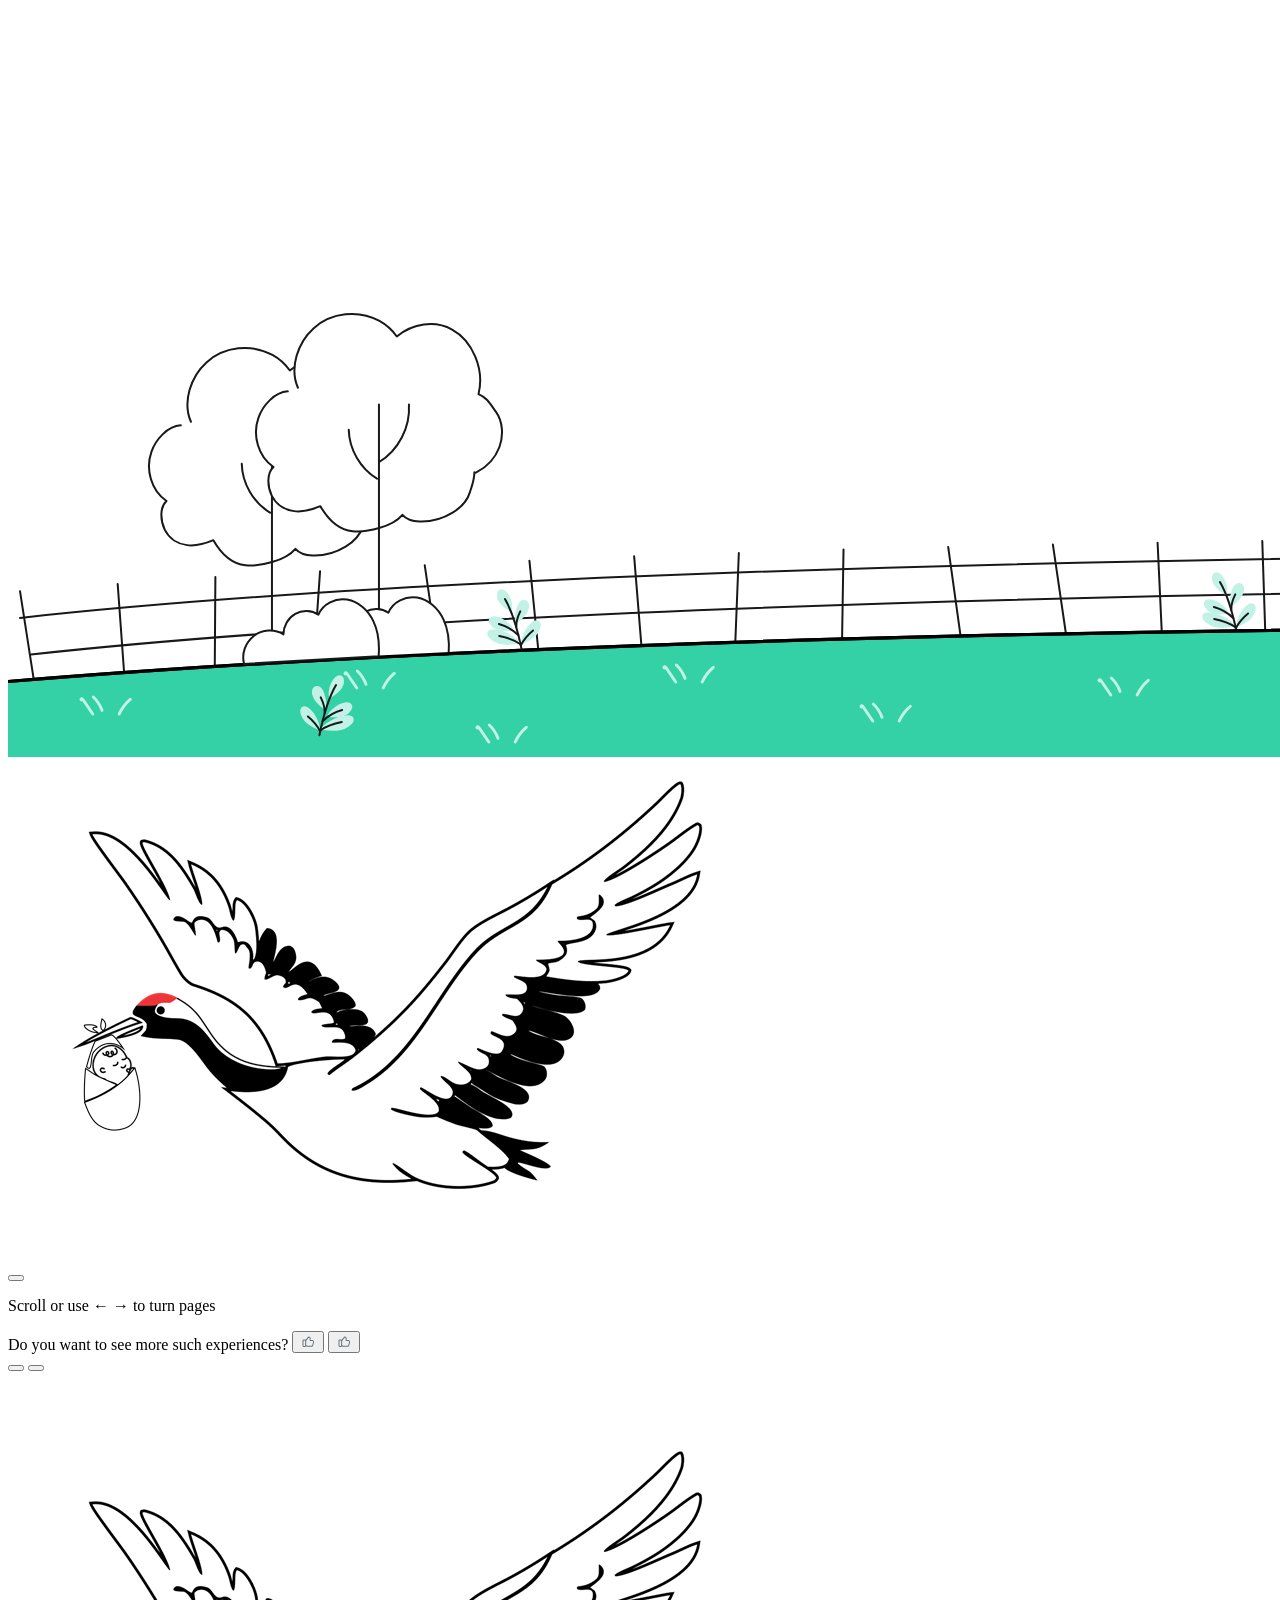
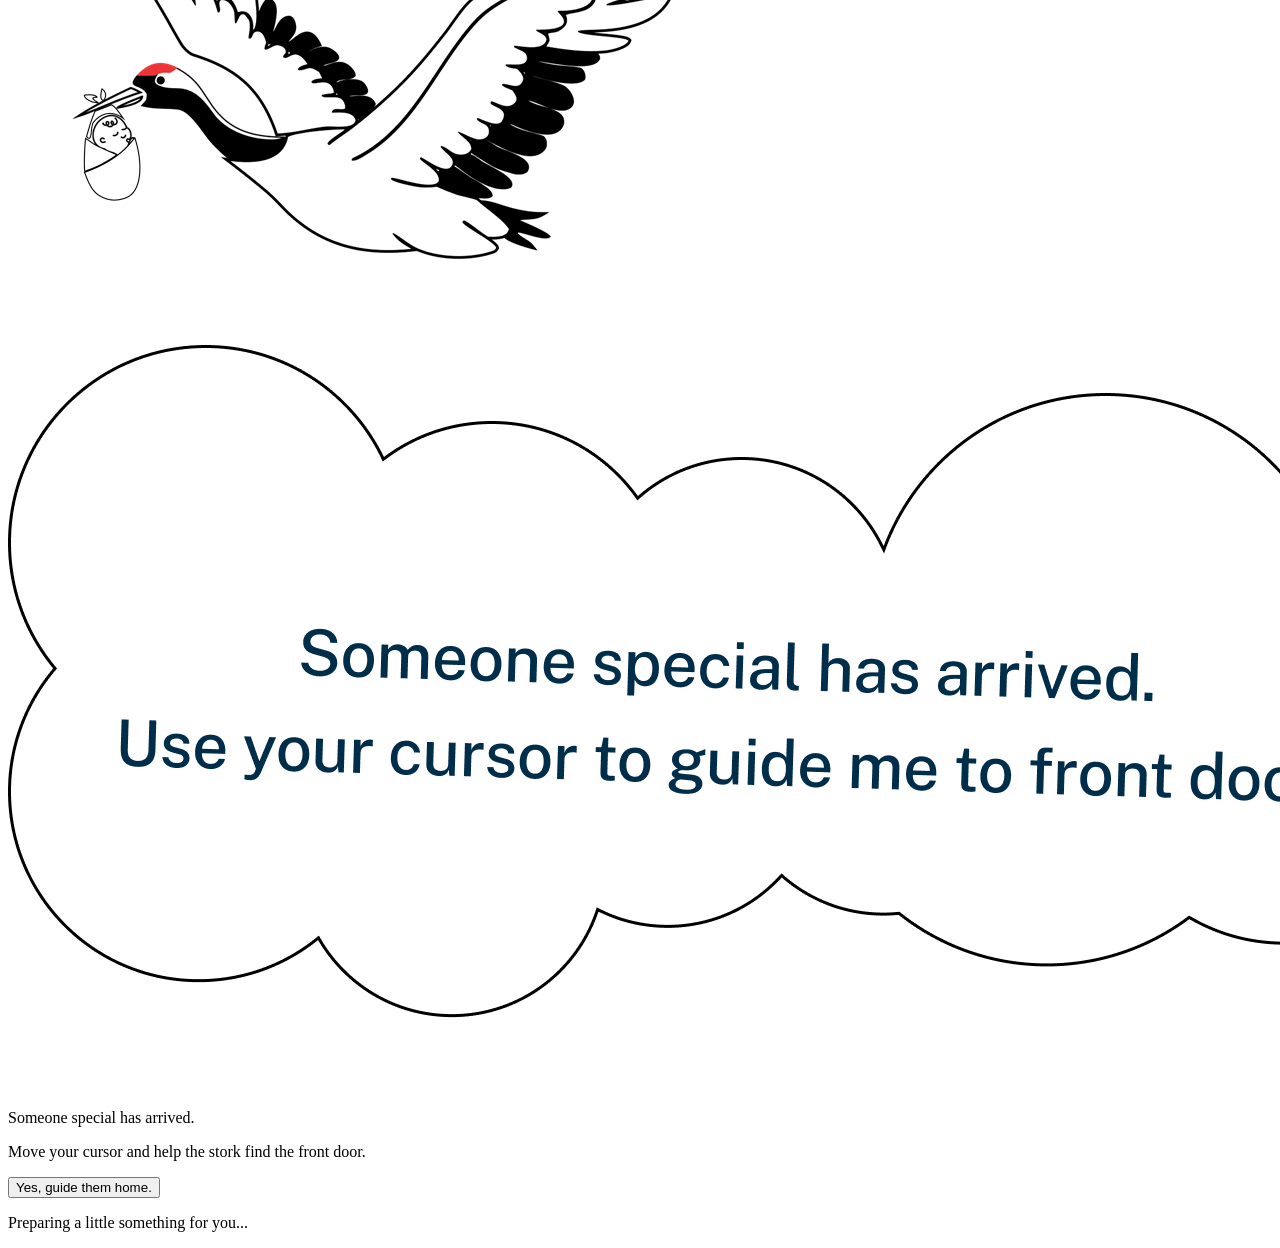
==== commit 1db36f4a: "Refresh illustrations, add stork message + closing avatar, top-align closing - Replace the six secti" ====
--- a/final/welcome-baby.html
+++ b/final/welcome-baby.html
@@ -815,8 +815,6 @@
 				 src="assets/img/FLIGHT.png" alt="" />
 		</div>
 
-		<!-- Speech bubble — appears after 2 s of mouse inactivity; JS positions via transform -->
-
 	</div>
 
 	<!-- Delivery backdrop — full-screen scroll container with gradient + blur overlay.
@@ -914,8 +912,18 @@
 			<img class="wb_cloud" src="assets/img/cloud1.svg" alt="" style="--cloud-x:720px;  --cloud-y:120px; --cloud-w:120px; --cloud-delay:-2s">
 			<img class="wb_cloud" src="assets/img/cloud2.svg" alt="" style="--cloud-x:990px;  --cloud-y:135px; --cloud-w:98px;  --cloud-delay:-11s">
 		</div>
-		<img class="wb_intro-stork" data-intro-stork src="assets/img/FLIGHT.png" alt="" aria-hidden="true" />
-		<div class="wb_intro-copy">
+		<!-- Wrapper exists only so the message image can be positioned relative to
+		     the stork without tracking it via JS — the intro stork never moves or
+		     flips (it just hovers, cycling wing frames), unlike the stage stork. -->
+		<div class="wb_intro-stork-wrap">
+			<img class="wb_intro-stork" data-intro-stork src="assets/img/FLIGHT.png" alt="" aria-hidden="true" />
+			<img class="wb_intro-stork-message" src="assets/img/stork-message.png" alt="" aria-hidden="true" />
+		</div>
+		<!-- Visually hidden (wb_sr-only), not removed: the message is now carried
+		     by the stork-message.png bubble, which says the same thing baked into
+		     the image (decorative, alt=""). Screen-reader users still get the real
+		     text instead of nothing. -->
+		<div class="wb_intro-copy wb_sr-only">
 			<p class="wb_intro-headline">Someone special has arrived.</p>
 			<p class="wb_intro-subline">Move your cursor and help the stork find the front door.</p>
 		</div>
